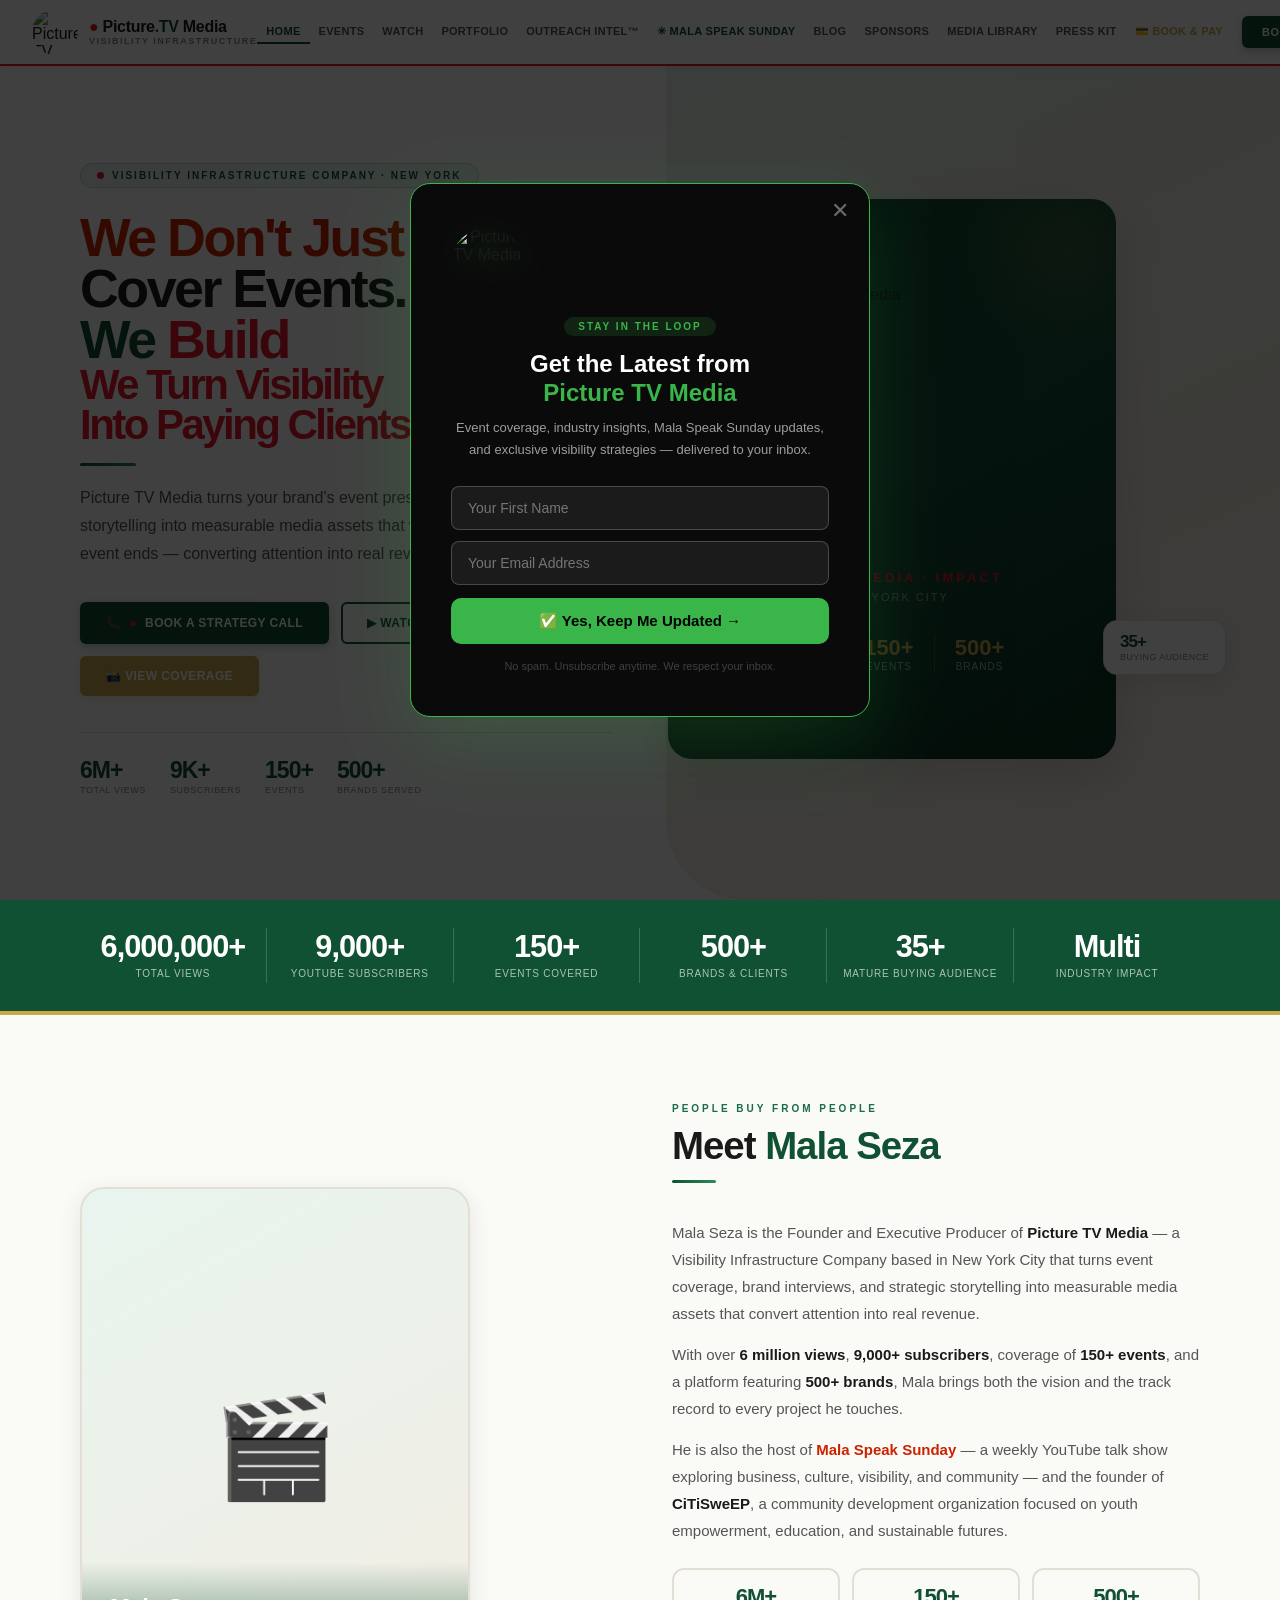
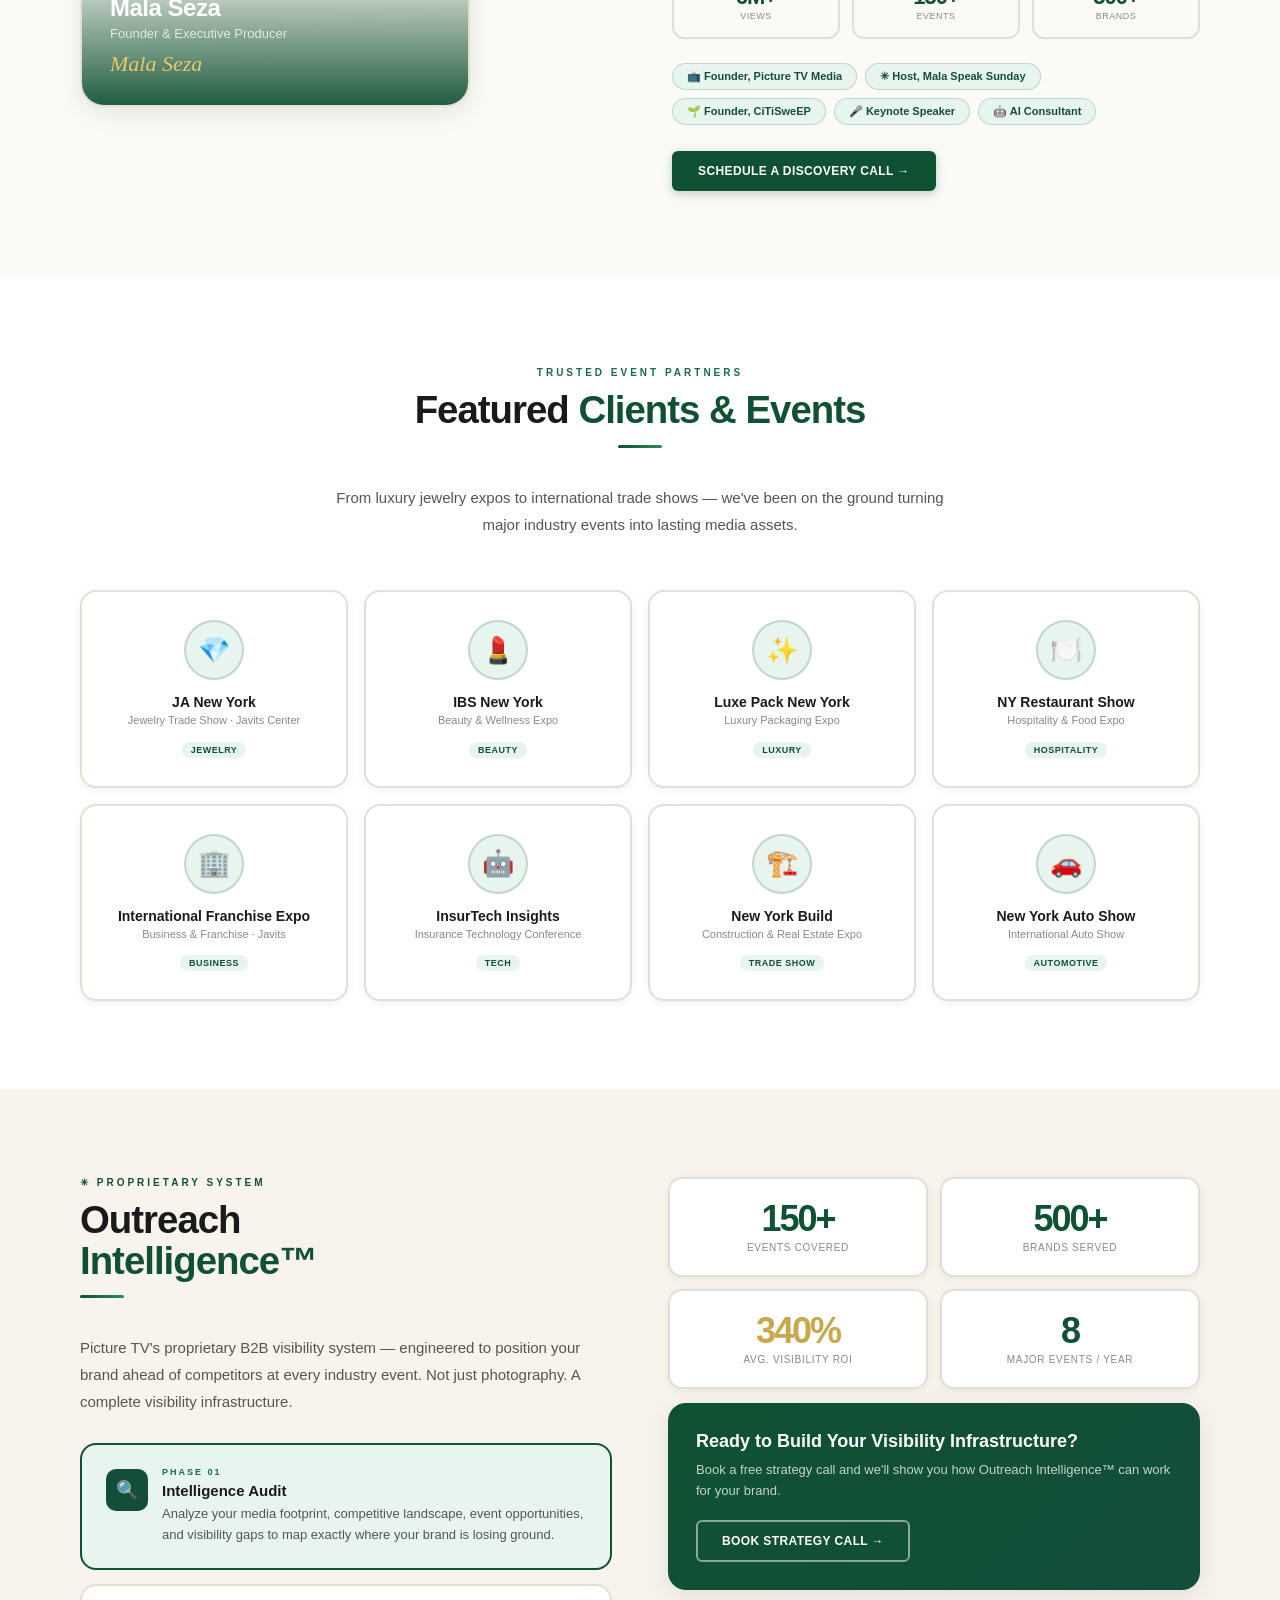
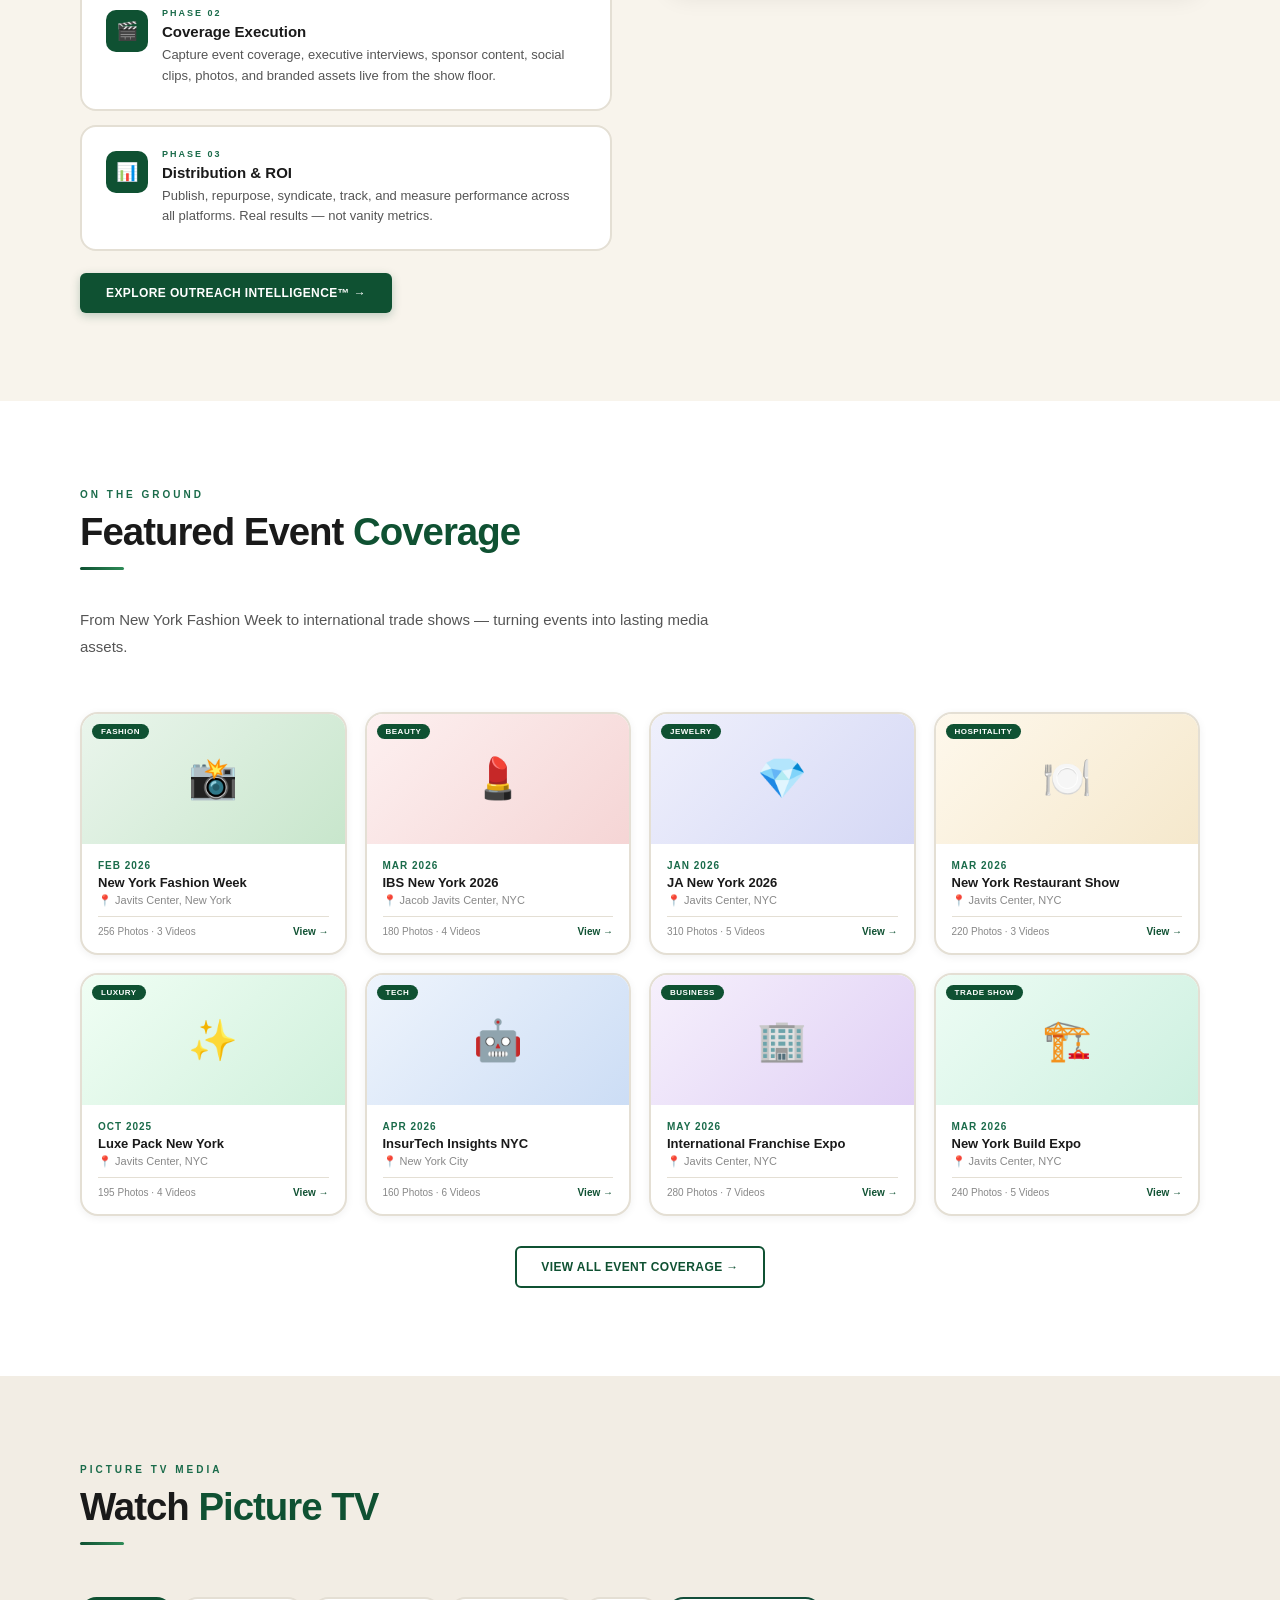
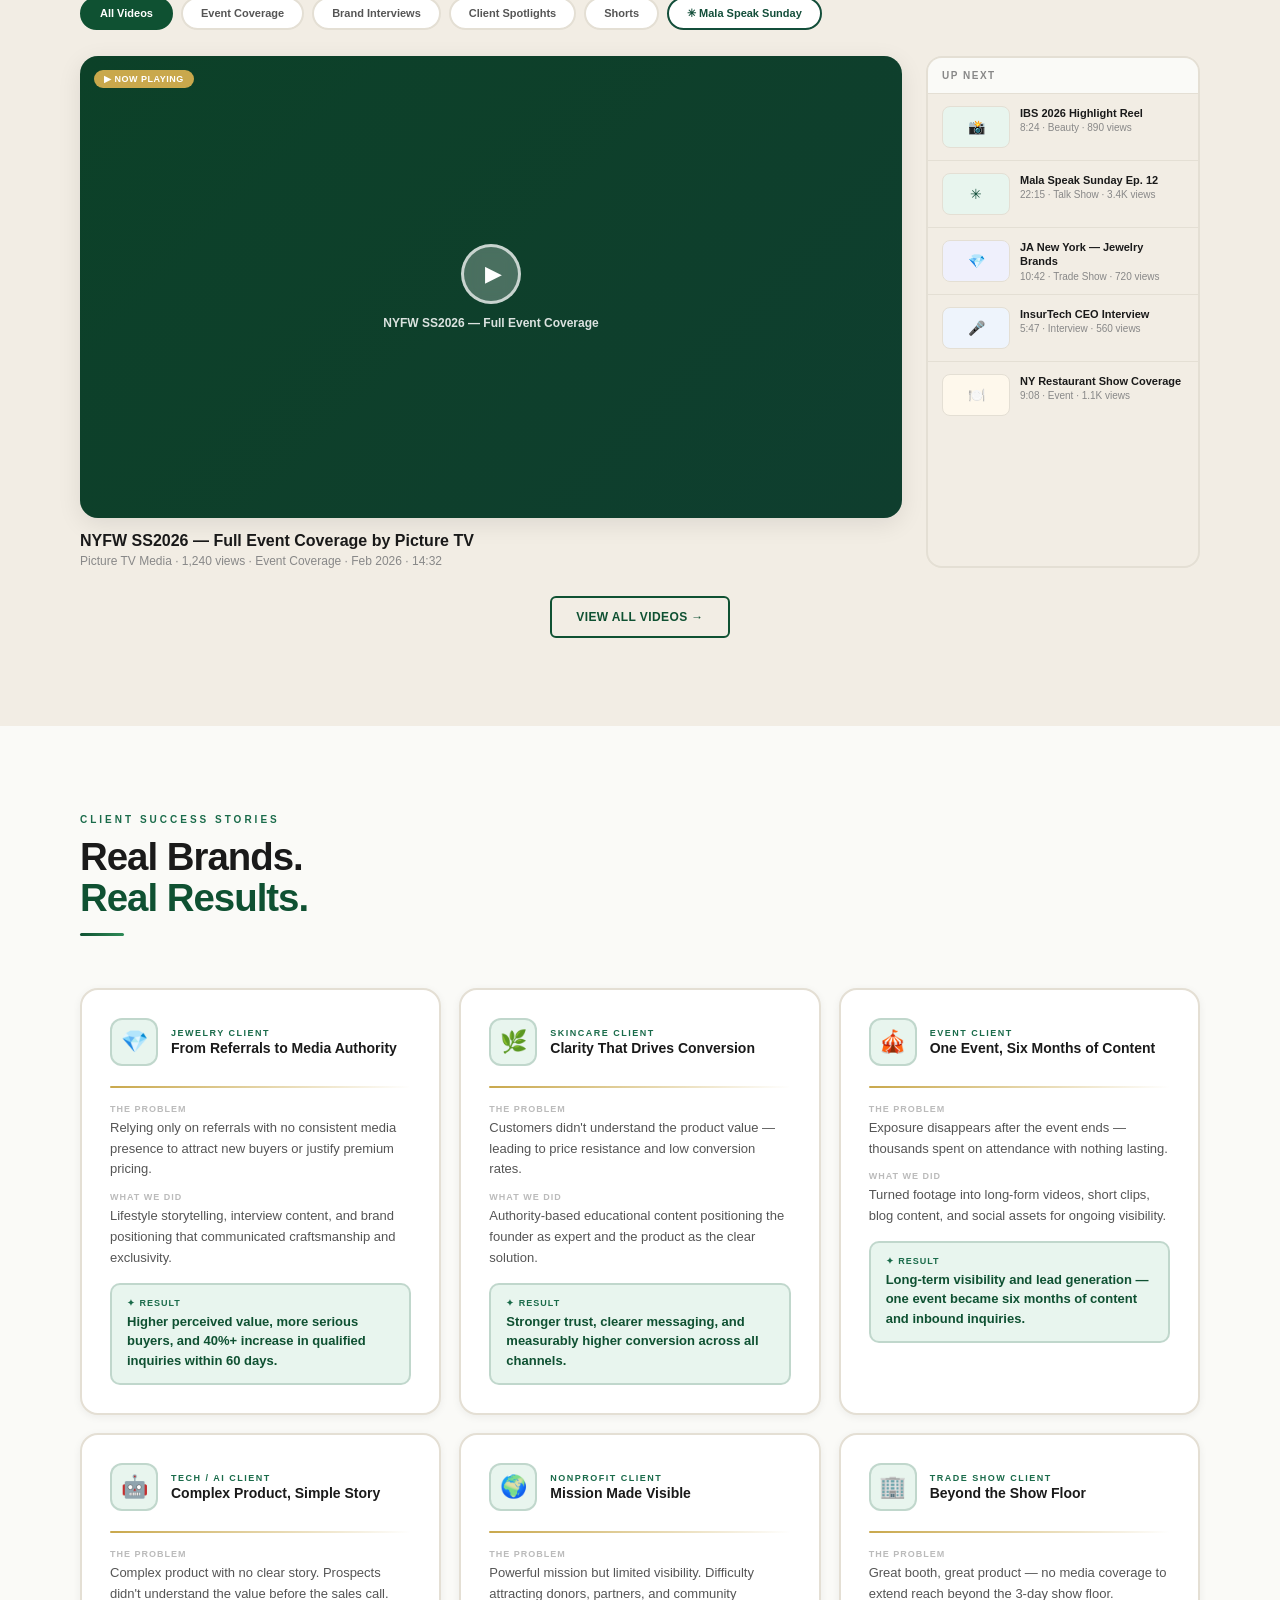
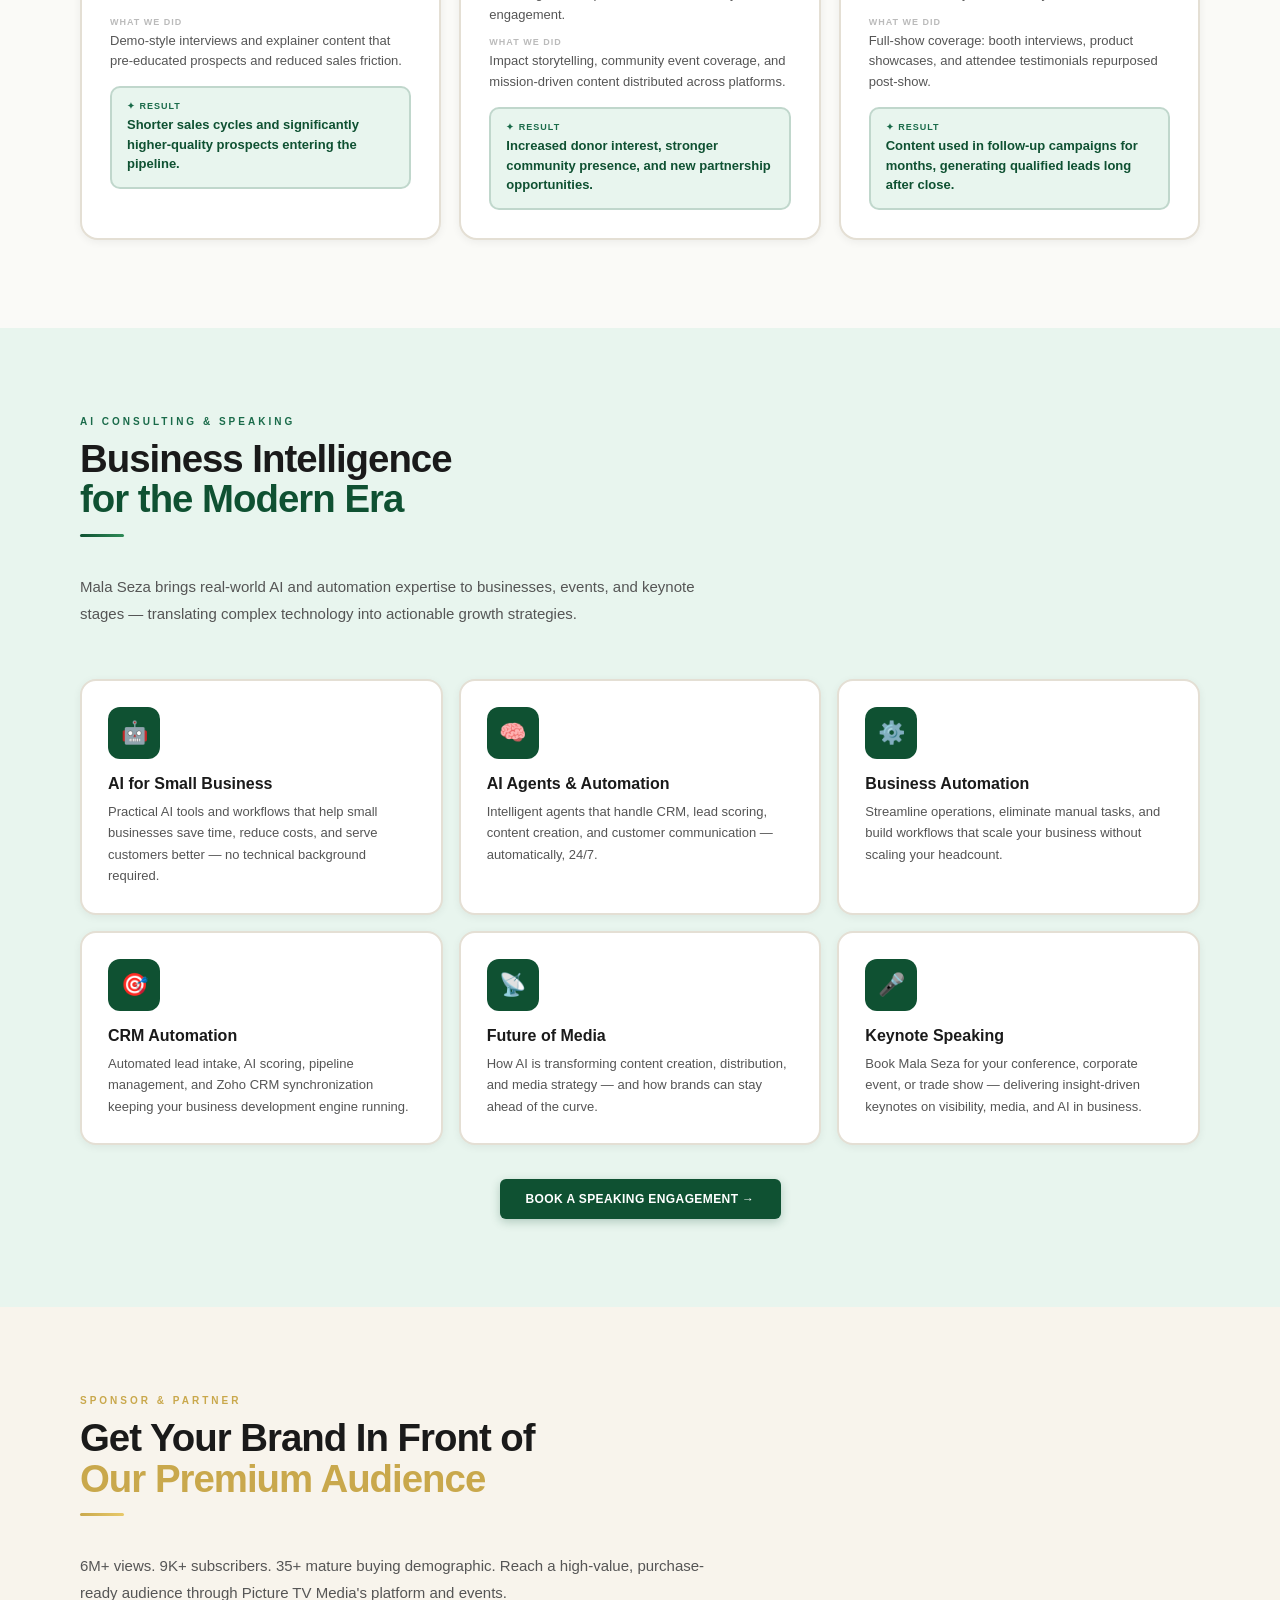
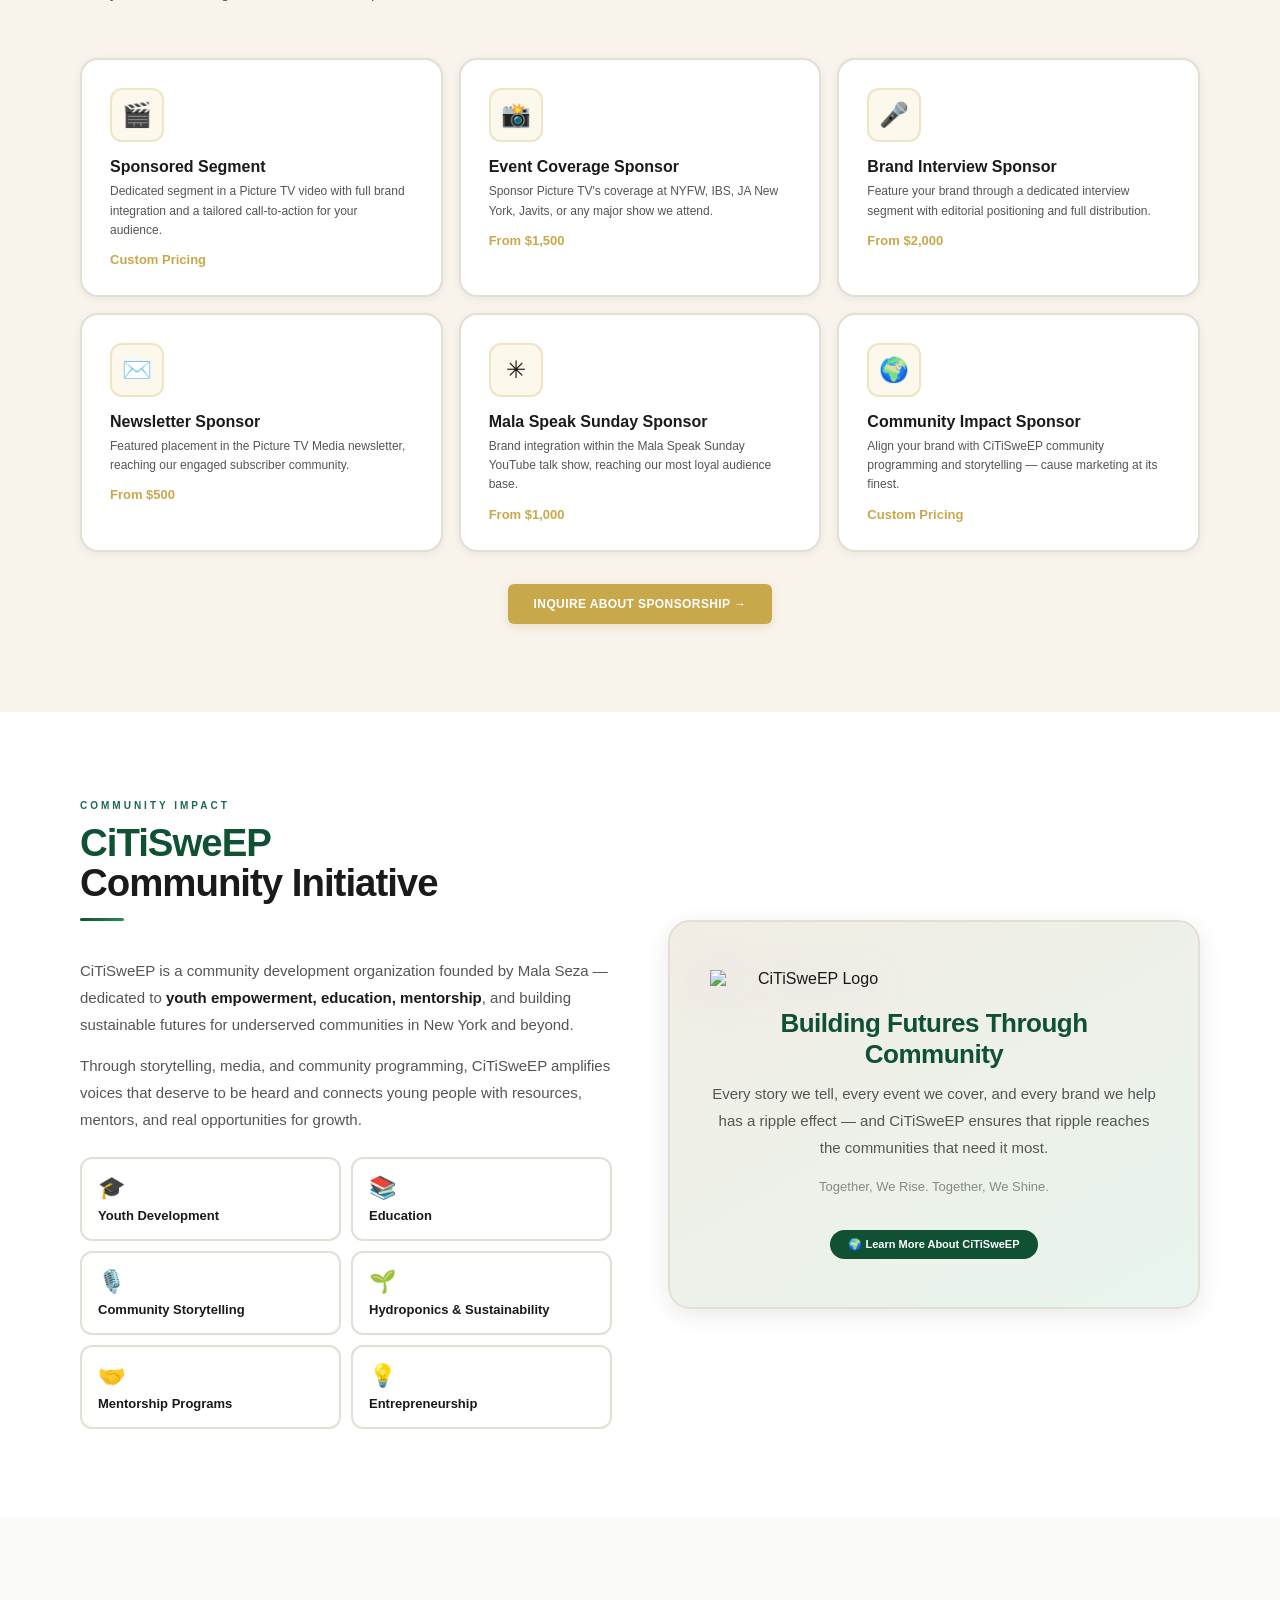
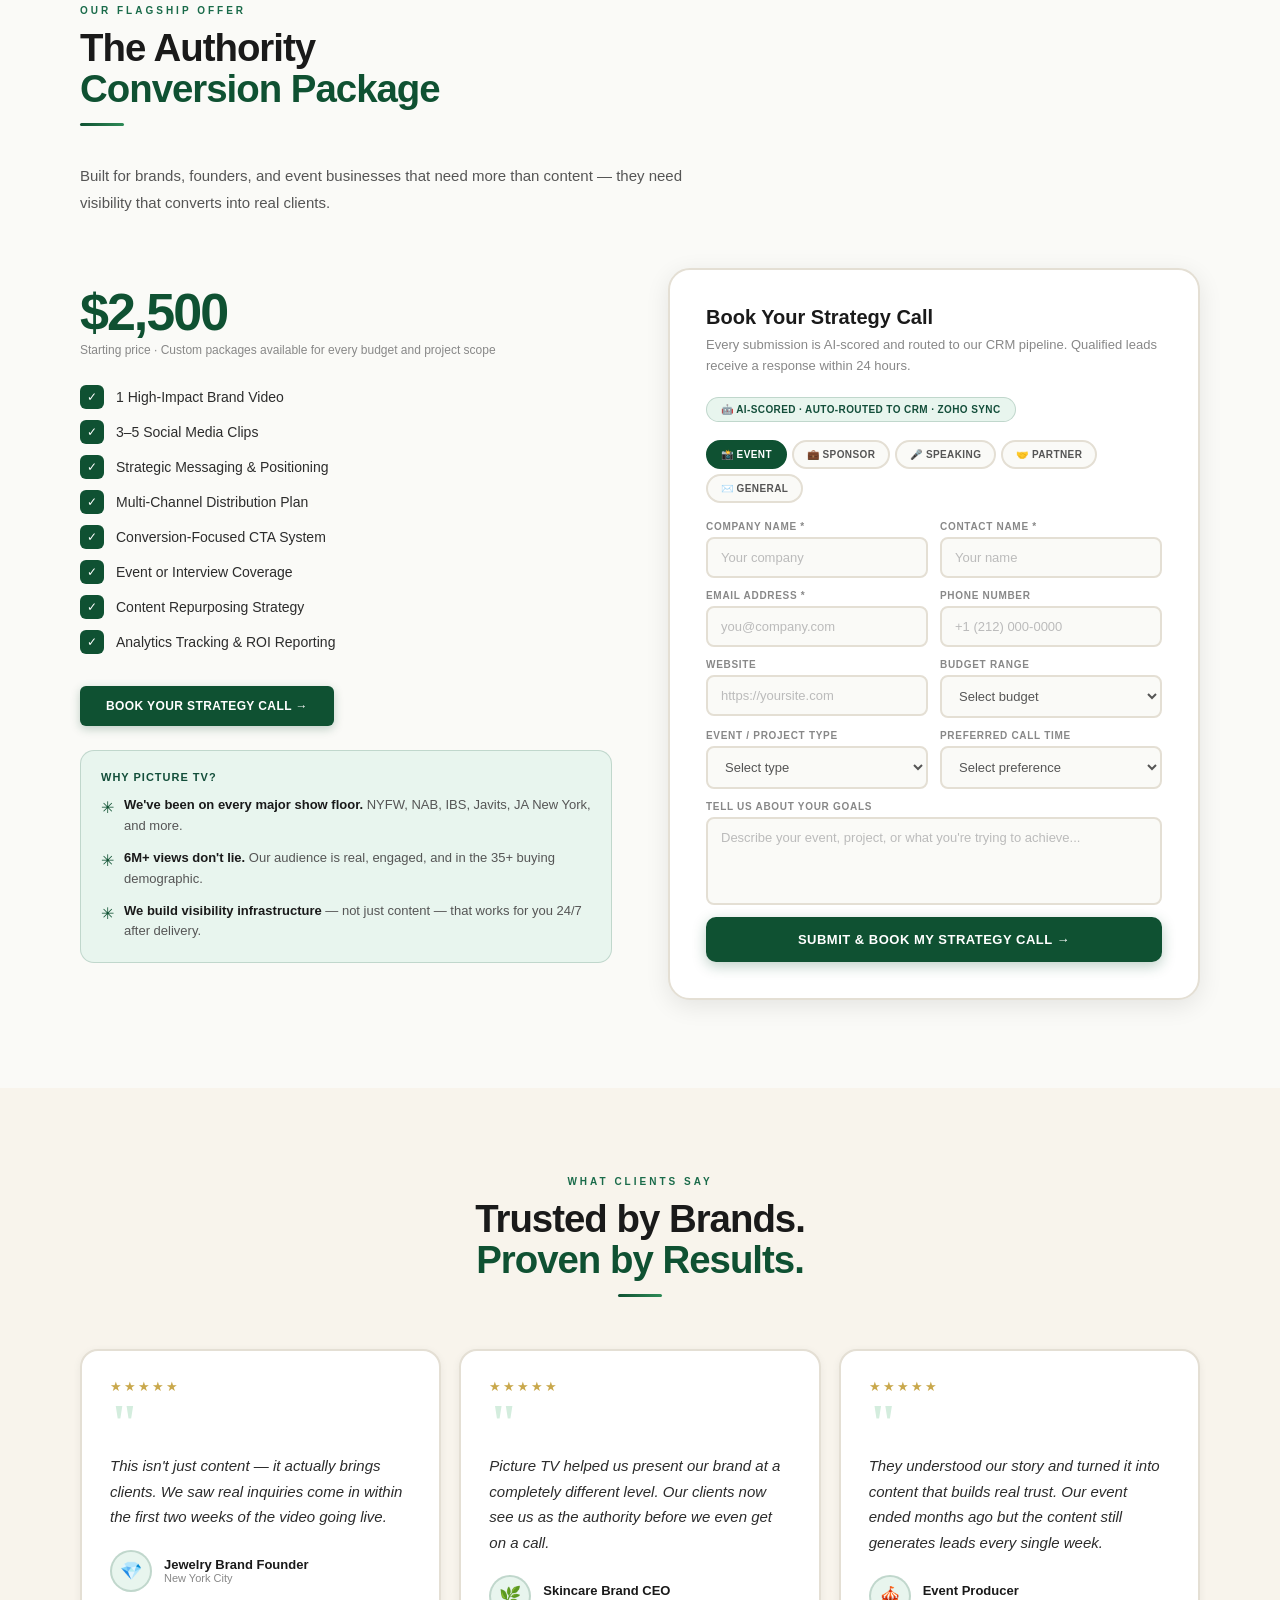
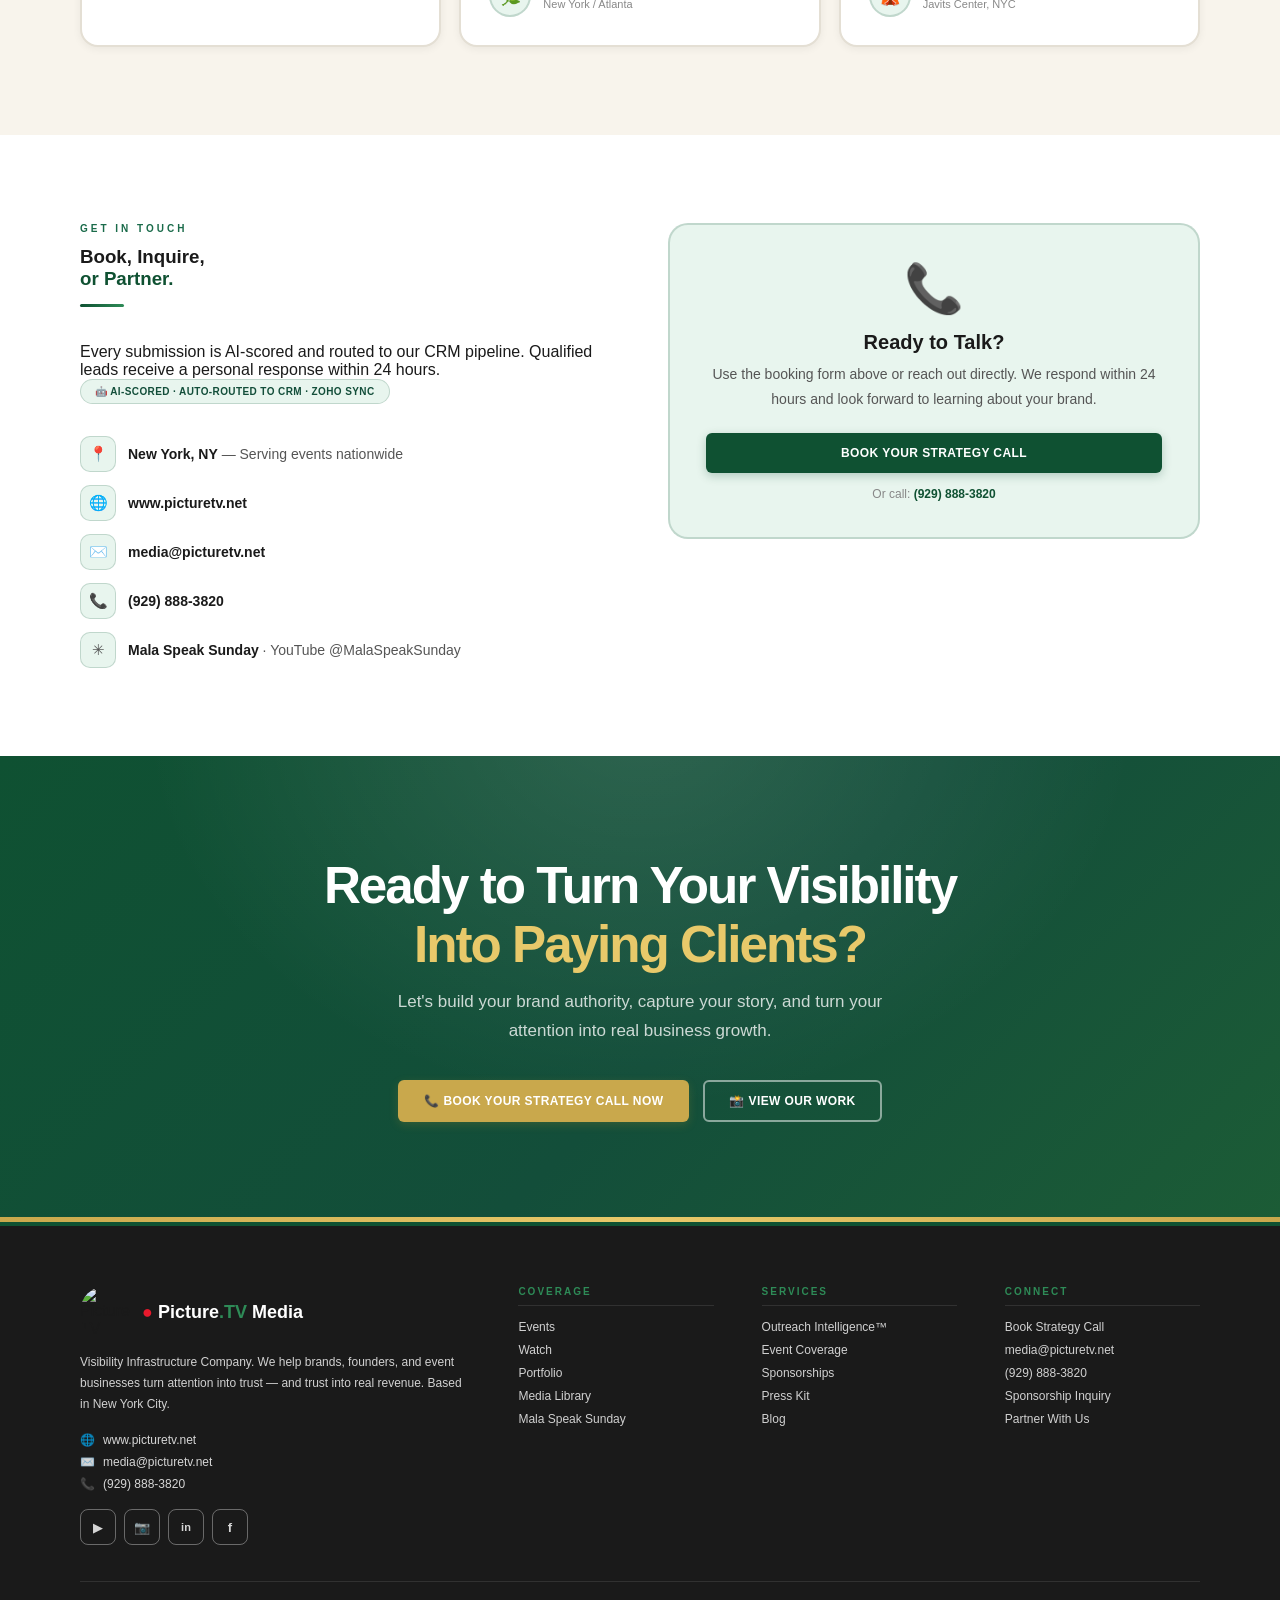
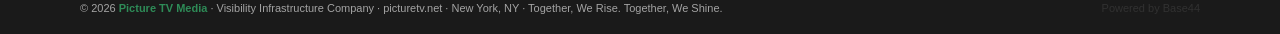
==== index.html @ 92dabcf1 "init: template in html css" ====
<!DOCTYPE html>
<html lang="en">
<head>
  <meta charset="UTF-8">
  <meta name="viewport" content="width=device-width, initial-scale=1.0">
  <title>Picture TV Media — We Turn Visibility Into Paying Clients | picturetv.net</title>
  <meta name="description" content="Picture TV Media is a Visibility Infrastructure Company helping brands, founders, and event businesses turn attention into trust — and trust into real revenue. Based in New York City.">
  <meta name="keywords" content="Picture TV Media, event coverage, brand video, visibility infrastructure, media strategy, NYFW, Mala Seza, Mala Speak Sunday, New York, Outreach Intelligence">
  <meta property="og:title" content="Picture TV Media — We Turn Visibility Into Paying Clients">
  <meta property="og:description" content="Professional event coverage, brand storytelling, and media strategy that converts visibility into real business.">
  <meta property="og:url" content="https://www.picturetv.net">
  <meta name="google-site-verification" content="GSC_VERIFICATION_CODE">
  <link rel="stylesheet" href="css/main.css">
  <script async src="https://www.googletagmanager.com/gtag/js?id=GA_MEASUREMENT_ID"></script>
</head>
<body>

  <div id="nav-placeholder"></div>

  <!-- HERO -->
  <section class="hero">
    <div class="container">
      <div class="hero-inner">
        <div class="fu">
          <div class="hero-eyebrow"><div class="dot" style="background:#E8192C;"></div>Visibility Infrastructure Company · New York</div>
          <h1>
            <span style="color:var(--red)">We Don't Just</span><br>
            Cover Events.<br>
            <span class="g">We <span style="color:#E8192C;">Build</span></span>
            <span class="go" style="color:#E8192C;">We Turn Visibility<br>Into <span style="color:#E8192C;">Paying Clients.</span></span>
          </h1>
          <div class="hero-rule"></div>
          <p class="hero-body">Picture TV Media turns your brand's event presence, interviews, and storytelling into measurable media assets that work long after the event ends — converting attention into real revenue.</p>
          <div class="hero-btns">
            <button class="btn btn-primary js-scroll-form">📞 <span style="color:#E8192C;font-weight:900;">●</span> Book a Strategy Call</button>
            <a href="watch.html" class="btn btn-outline">▶ Watch Our Work</a>
            <a href="events.html" class="btn btn-gold">📸 View Coverage</a>
          </div>
          <div class="hero-trust">
            <div class="ht"><div class="ht-v">6M+</div><div class="ht-l">Total Views</div></div>
            <div class="ht"><div class="ht-v">9K+</div><div class="ht-l">Subscribers</div></div>
            <div class="ht"><div class="ht-v">150+</div><div class="ht-l">Events</div></div>
            <div class="ht"><div class="ht-v">500+</div><div class="ht-l">Brands Served</div></div>
          </div>
        </div>
        <div class="hero-right fu fd3">
          <div class="hero-visual" style="background:linear-gradient(150deg,#0F5132 0%,#134E3A 50%,#0a3321 100%);border-radius:24px;display:flex;flex-direction:column;align-items:center;justify-content:center;padding:40px 24px;gap:24px;position:relative;overflow:hidden;">
            <div style="position:absolute;top:-60px;right:-60px;width:220px;height:220px;background:radial-gradient(circle,rgba(201,168,76,0.18) 0%,transparent 70%);pointer-events:none;"></div>
            <div style="position:absolute;bottom:-40px;left:-40px;width:180px;height:180px;background:radial-gradient(circle,rgba(201,168,76,0.12) 0%,transparent 70%);pointer-events:none;"></div>
            <img src="https://media.base44.com/images/public/6a07707be6e81724faed56b3/5c91e29a3_PictureTV01.png"
              alt="Picture TV Media"
              style="width:260px;height:260px;object-fit:contain;filter:drop-shadow(0 12px 40px rgba(0,0,0,0.6)) drop-shadow(0 0 60px rgba(201,168,76,0.3));z-index:1;">
            <div style="text-align:center;z-index:1;">
              <div style="font-size:13px;letter-spacing:3px;text-transform:uppercase;color:#E8192C;font-weight:700;margin-bottom:6px;">● LIVE · MEDIA · IMPACT</div>
              <div style="font-size:11px;letter-spacing:2px;text-transform:uppercase;color:rgba(255,255,255,0.5);">New York City</div>
            </div>
            <div style="display:flex;gap:20px;z-index:1;margin-top:8px;">
              <div style="text-align:center;"><div style="font-size:22px;font-weight:800;color:#C9A84C;">6M+</div><div style="font-size:10px;color:rgba(255,255,255,0.6);letter-spacing:1px;text-transform:uppercase;">Views</div></div>
              <div style="width:1px;background:rgba(255,255,255,0.15);"></div>
              <div style="text-align:center;"><div style="font-size:22px;font-weight:800;color:#C9A84C;">150+</div><div style="font-size:10px;color:rgba(255,255,255,0.6);letter-spacing:1px;text-transform:uppercase;">Events</div></div>
              <div style="width:1px;background:rgba(255,255,255,0.15);"></div>
              <div style="text-align:center;"><div style="font-size:22px;font-weight:800;color:#C9A84C;">500+</div><div style="font-size:10px;color:rgba(255,255,255,0.6);letter-spacing:1px;text-transform:uppercase;">Brands</div></div>
            </div>
          </div>
          <div class="hv-badge hb1"><div class="bv">9K+</div><div class="bl">YouTube Subs</div></div>
          <div class="hv-badge hb2"><div class="bv">35+</div><div class="bl">Buying Audience</div></div>
        </div>
      </div>
    </div>
  </section>

  <!-- RESULTS BAR -->
  <div class="rb">
    <div class="container">
      <div class="rb-inner">
        <div class="rb-item fu"><div class="rb-v">6,000,000+</div><div class="rb-l">Total Views</div></div>
        <div class="rb-item fu fd1"><div class="rb-v">9,000+</div><div class="rb-l">YouTube Subscribers</div></div>
        <div class="rb-item fu fd2"><div class="rb-v">150+</div><div class="rb-l">Events Covered</div></div>
        <div class="rb-item fu fd3"><div class="rb-v">500+</div><div class="rb-l">Brands &amp; Clients</div></div>
        <div class="rb-item fu fd4"><div class="rb-v">35+</div><div class="rb-l">Mature Buying Audience</div></div>
        <div class="rb-item fu"><div class="rb-v">Multi</div><div class="rb-l">Industry Impact</div></div>
      </div>
    </div>
  </div>

  <!-- MEET MALA SEZA -->
  <section class="sec bg2">
    <div class="container">
      <div class="founder-wrap">
        <div class="founder-img-col fu">
          <div class="founder-img-box">
            <div class="founder-img-bg">🎬</div>
            <div class="founder-img-overlay">
              <h3>Mala Seza</h3>
              <p>Founder &amp; Executive Producer</p>
              <span class="sig">Mala Seza</span>
            </div>
          </div>
        </div>
        <div class="founder-right fu fd2">
          <div class="slbl">People Buy From People</div>
          <h2 class="sh">Meet <em>Mala Seza</em></h2>
          <div class="srule"></div>
          <p>Mala Seza is the Founder and Executive Producer of <strong>Picture TV Media</strong> — a Visibility Infrastructure Company based in New York City that turns event coverage, brand interviews, and strategic storytelling into measurable media assets that convert attention into real revenue.</p>
          <p>With over <strong>6 million views</strong>, <strong>9,000+ subscribers</strong>, coverage of <strong>150+ events</strong>, and a platform featuring <strong>500+ brands</strong>, Mala brings both the vision and the track record to every project he touches.</p>
          <p>He is also the host of <strong style="color:var(--red)">Mala Speak Sunday</strong> — a weekly YouTube talk show exploring business, culture, visibility, and community — and the founder of <strong>CiTiSweEP</strong>, a community development organization focused on youth empowerment, education, and sustainable futures.</p>
          <div class="founder-stat-row">
            <div class="fstat"><div class="fstat-v">6M+</div><div class="fstat-l">Views</div></div>
            <div class="fstat"><div class="fstat-v">150+</div><div class="fstat-l">Events</div></div>
            <div class="fstat"><div class="fstat-v">500+</div><div class="fstat-l">Brands</div></div>
          </div>
          <div class="founder-badges">
            <span class="fbadge">📺 Founder, Picture TV Media</span>
            <span class="fbadge">✳ Host, Mala Speak Sunday</span>
            <span class="fbadge">🌱 Founder, CiTiSweEP</span>
            <span class="fbadge">🎤 Keynote Speaker</span>
            <span class="fbadge">🤖 AI Consultant</span>
          </div>
          <button class="btn btn-primary js-scroll-form">Schedule a Discovery Call →</button>
        </div>
      </div>
    </div>
  </section>

  <!-- FEATURED CLIENTS -->
  <section class="sec">
    <div class="container">
      <div class="sec-head center fu">
        <div class="slbl">Trusted Event Partners</div>
        <h2 class="sh">Featured <em>Clients &amp; Events</em></h2>
        <div class="srule"></div>
        <p class="ssub">From luxury jewelry expos to international trade shows — we've been on the ground turning major industry events into lasting media assets.</p>
      </div>
      <div class="clients-wrap">
        <div class="client-card fu"><div class="cc-icon">💎</div><div class="cc-name">JA New York</div><div class="cc-sub">Jewelry Trade Show · Javits Center</div><span class="cc-tag">Jewelry</span></div>
        <div class="client-card fu fd1"><div class="cc-icon">💄</div><div class="cc-name">IBS New York</div><div class="cc-sub">Beauty &amp; Wellness Expo</div><span class="cc-tag">Beauty</span></div>
        <div class="client-card fu fd2"><div class="cc-icon">✨</div><div class="cc-name">Luxe Pack New York</div><div class="cc-sub">Luxury Packaging Expo</div><span class="cc-tag">Luxury</span></div>
        <div class="client-card fu fd3"><div class="cc-icon">🍽️</div><div class="cc-name">NY Restaurant Show</div><div class="cc-sub">Hospitality &amp; Food Expo</div><span class="cc-tag">Hospitality</span></div>
        <div class="client-card fu"><div class="cc-icon">🏢</div><div class="cc-name">International Franchise Expo</div><div class="cc-sub">Business &amp; Franchise · Javits</div><span class="cc-tag">Business</span></div>
        <div class="client-card fu fd1"><div class="cc-icon">🤖</div><div class="cc-name">InsurTech Insights</div><div class="cc-sub">Insurance Technology Conference</div><span class="cc-tag">Tech</span></div>
        <div class="client-card fu fd2"><div class="cc-icon">🏗️</div><div class="cc-name">New York Build</div><div class="cc-sub">Construction &amp; Real Estate Expo</div><span class="cc-tag">Trade Show</span></div>
        <div class="client-card fu fd3"><div class="cc-icon">🚗</div><div class="cc-name">New York Auto Show</div><div class="cc-sub">International Auto Show</div><span class="cc-tag">Automotive</span></div>
      </div>
    </div>
  </section>

  <!-- OUTREACH INTELLIGENCE -->
  <section class="sec bg3">
    <div class="container">
      <div class="oi-wrap">
        <div class="fu">
          <div class="slbl" style="color:var(--g2)">✳ Proprietary System</div>
          <h2 class="sh">Outreach<br><em>Intelligence™</em></h2>
          <div class="srule"></div>
          <p class="ssub" style="margin-bottom:0">Picture TV's proprietary B2B visibility system — engineered to position your brand ahead of competitors at every industry event. Not just photography. A complete visibility infrastructure.</p>
          <div class="oi-phases">
            <div class="oi-phase act">
              <div class="oi-ph"><div class="oi-icon">🔍</div><div><div class="oi-pnum">Phase 01</div><h4>Intelligence Audit</h4><p>Analyze your media footprint, competitive landscape, event opportunities, and visibility gaps to map exactly where your brand is losing ground.</p></div></div>
            </div>
            <div class="oi-phase">
              <div class="oi-ph"><div class="oi-icon">🎬</div><div><div class="oi-pnum">Phase 02</div><h4>Coverage Execution</h4><p>Capture event coverage, executive interviews, sponsor content, social clips, photos, and branded assets live from the show floor.</p></div></div>
            </div>
            <div class="oi-phase">
              <div class="oi-ph"><div class="oi-icon">📊</div><div><div class="oi-pnum">Phase 03</div><h4>Distribution &amp; ROI</h4><p>Publish, repurpose, syndicate, track, and measure performance across all platforms. Real results — not vanity metrics.</p></div></div>
            </div>
          </div>
          <div style="margin-top:22px"><a href="outreach.html" class="btn btn-primary">Explore Outreach Intelligence™ →</a></div>
        </div>
        <div class="fu fd2">
          <div class="oi-stats">
            <div class="oi-stat"><div class="oisv">150+</div><div class="oisl">Events Covered</div></div>
            <div class="oi-stat"><div class="oisv">500+</div><div class="oisl">Brands Served</div></div>
            <div class="oi-stat"><div class="oisv" style="color:var(--gold)">340%</div><div class="oisl">Avg. Visibility ROI</div></div>
            <div class="oi-stat"><div class="oisv">8</div><div class="oisl">Major Events / Year</div></div>
          </div>
          <div class="oi-cta">
            <h4>Ready to Build Your Visibility Infrastructure?</h4>
            <p>Book a free strategy call and we'll show you how Outreach Intelligence™ can work for your brand.</p>
            <button class="btn btn-outline-w js-scroll-form">Book Strategy Call →</button>
          </div>
        </div>
      </div>
    </div>
  </section>

  <!-- FEATURED COVERAGE -->
  <section class="sec">
    <div class="container">
      <div class="sec-head fu">
        <div class="slbl">On The Ground</div>
        <h2 class="sh">Featured Event <em>Coverage</em></h2>
        <div class="srule"></div>
        <p class="ssub">From New York Fashion Week to international trade shows — turning events into lasting media assets.</p>
      </div>
      <div class="ev-grid">
        <div class="ev-card fu"><div class="ev-thumb" style="background:linear-gradient(135deg,#eaf5ec,#c8e6cc)">📸<div class="ev-ctag">Fashion</div></div><div class="ev-body"><div class="ev-date">Feb 2026</div><div class="ev-name">New York Fashion Week</div><div class="ev-loc">📍 Javits Center, New York</div><div class="ev-foot"><span class="ev-count">256 Photos · 3 Videos</span><span class="ev-link">View →</span></div></div></div>
        <div class="ev-card fu fd1"><div class="ev-thumb" style="background:linear-gradient(135deg,#fdf0f0,#f5d5d5)">💄<div class="ev-ctag">Beauty</div></div><div class="ev-body"><div class="ev-date">Mar 2026</div><div class="ev-name">IBS New York 2026</div><div class="ev-loc">📍 Jacob Javits Center, NYC</div><div class="ev-foot"><span class="ev-count">180 Photos · 4 Videos</span><span class="ev-link">View →</span></div></div></div>
        <div class="ev-card fu fd2"><div class="ev-thumb" style="background:linear-gradient(135deg,#eff0fc,#d5d8f5)">💎<div class="ev-ctag">Jewelry</div></div><div class="ev-body"><div class="ev-date">Jan 2026</div><div class="ev-name">JA New York 2026</div><div class="ev-loc">📍 Javits Center, NYC</div><div class="ev-foot"><span class="ev-count">310 Photos · 5 Videos</span><span class="ev-link">View →</span></div></div></div>
        <div class="ev-card fu fd3"><div class="ev-thumb" style="background:linear-gradient(135deg,#fef8ec,#f5e8cc)">🍽️<div class="ev-ctag">Hospitality</div></div><div class="ev-body"><div class="ev-date">Mar 2026</div><div class="ev-name">New York Restaurant Show</div><div class="ev-loc">📍 Javits Center, NYC</div><div class="ev-foot"><span class="ev-count">220 Photos · 3 Videos</span><span class="ev-link">View →</span></div></div></div>
        <div class="ev-card fu"><div class="ev-thumb" style="background:linear-gradient(135deg,#f0fef4,#d0f0dc)">✨<div class="ev-ctag">Luxury</div></div><div class="ev-body"><div class="ev-date">Oct 2025</div><div class="ev-name">Luxe Pack New York</div><div class="ev-loc">📍 Javits Center, NYC</div><div class="ev-foot"><span class="ev-count">195 Photos · 4 Videos</span><span class="ev-link">View →</span></div></div></div>
        <div class="ev-card fu fd1"><div class="ev-thumb" style="background:linear-gradient(135deg,#eef4fc,#ccddf5)">🤖<div class="ev-ctag">Tech</div></div><div class="ev-body"><div class="ev-date">Apr 2026</div><div class="ev-name">InsurTech Insights NYC</div><div class="ev-loc">📍 New York City</div><div class="ev-foot"><span class="ev-count">160 Photos · 6 Videos</span><span class="ev-link">View →</span></div></div></div>
        <div class="ev-card fu fd2"><div class="ev-thumb" style="background:linear-gradient(135deg,#f6f0fc,#e0d0f5)">🏢<div class="ev-ctag">Business</div></div><div class="ev-body"><div class="ev-date">May 2026</div><div class="ev-name">International Franchise Expo</div><div class="ev-loc">📍 Javits Center, NYC</div><div class="ev-foot"><span class="ev-count">280 Photos · 7 Videos</span><span class="ev-link">View →</span></div></div></div>
        <div class="ev-card fu fd3"><div class="ev-thumb" style="background:linear-gradient(135deg,#edfcf4,#cdf0e0)">🏗️<div class="ev-ctag">Trade Show</div></div><div class="ev-body"><div class="ev-date">Mar 2026</div><div class="ev-name">New York Build Expo</div><div class="ev-loc">📍 Javits Center, NYC</div><div class="ev-foot"><span class="ev-count">240 Photos · 5 Videos</span><span class="ev-link">View →</span></div></div></div>
      </div>
      <div style="text-align:center;margin-top:30px"><a href="events.html" class="btn btn-outline">View All Event Coverage →</a></div>
    </div>
  </section>

  <!-- WATCH PICTURE TV -->
  <section class="sec bg4">
    <div class="container">
      <div class="sec-head fu">
        <div class="slbl">Picture TV Media</div>
        <h2 class="sh">Watch <em>Picture TV</em></h2>
        <div class="srule"></div>
      </div>
      <div class="watch-pill-row">
        <span class="wpill on">All Videos</span>
        <span class="wpill">Event Coverage</span>
        <span class="wpill">Brand Interviews</span>
        <span class="wpill">Client Spotlights</span>
        <span class="wpill">Shorts</span>
        <a href="mss.html" class="wpill mss">✳ Mala Speak Sunday</a>
      </div>
      <div class="watch-wrap">
        <div>
          <div class="watch-player">
            <div class="wp-ov"></div>
            <div class="wp-now">▶ NOW PLAYING</div>
            <div class="wp-play"><span>▶</span></div>
            <div class="wp-lbl">NYFW SS2026 — Full Event Coverage</div>
          </div>
          <div class="watch-meta">
            <h3>NYFW SS2026 — Full Event Coverage by Picture TV</h3>
            <p>Picture TV Media · 1,240 views · Event Coverage · Feb 2026 · 14:32</p>
          </div>
        </div>
        <div class="watch-sb">
          <div class="wsb-head">Up Next</div>
          <div class="wsb-item"><div class="wsb-thumb" style="background:var(--g-lt)">📸</div><div><div class="wsb-t">IBS 2026 Highlight Reel</div><div class="wsb-s">8:24 · Beauty · 890 views</div></div></div>
          <div class="wsb-item"><div class="wsb-thumb" style="background:var(--g-lt);color:var(--g2)">✳</div><div><div class="wsb-t">Mala Speak Sunday Ep. 12</div><div class="wsb-s">22:15 · Talk Show · 3.4K views</div></div></div>
          <div class="wsb-item"><div class="wsb-thumb" style="background:#eff0fc">💎</div><div><div class="wsb-t">JA New York — Jewelry Brands</div><div class="wsb-s">10:42 · Trade Show · 720 views</div></div></div>
          <div class="wsb-item"><div class="wsb-thumb" style="background:#eef4fc">🎤</div><div><div class="wsb-t">InsurTech CEO Interview</div><div class="wsb-s">5:47 · Interview · 560 views</div></div></div>
          <div class="wsb-item"><div class="wsb-thumb" style="background:#fef8ec">🍽️</div><div><div class="wsb-t">NY Restaurant Show Coverage</div><div class="wsb-s">9:08 · Event · 1.1K views</div></div></div>
        </div>
      </div>
      <div style="text-align:center;margin-top:28px"><a href="watch.html" class="btn btn-outline">View All Videos →</a></div>
    </div>
  </section>

  <!-- CASE STUDIES -->
  <section class="sec bg2">
    <div class="container">
      <div class="sec-head fu">
        <div class="slbl">Client Success Stories</div>
        <h2 class="sh">Real Brands.<br><em>Real Results.</em></h2>
        <div class="srule"></div>
      </div>
      <div class="cs-grid">
        <div class="cs-card fu"><div class="cs-top"><div class="cs-ico">💎</div><div><div class="cs-cat">Jewelry Client</div><div class="cs-ttl">From Referrals to Media Authority</div></div></div><div class="cs-rule"></div><div class="cs-blk"><div class="cs-blk-lbl">The Problem</div><div class="cs-blk-txt">Relying only on referrals with no consistent media presence to attract new buyers or justify premium pricing.</div></div><div class="cs-blk"><div class="cs-blk-lbl">What We Did</div><div class="cs-blk-txt">Lifestyle storytelling, interview content, and brand positioning that communicated craftsmanship and exclusivity.</div></div><div class="cs-res"><div class="cs-res-lbl">✦ Result</div><div class="cs-res-txt">Higher perceived value, more serious buyers, and 40%+ increase in qualified inquiries within 60 days.</div></div></div>
        <div class="cs-card fu fd1"><div class="cs-top"><div class="cs-ico">🌿</div><div><div class="cs-cat">Skincare Client</div><div class="cs-ttl">Clarity That Drives Conversion</div></div></div><div class="cs-rule"></div><div class="cs-blk"><div class="cs-blk-lbl">The Problem</div><div class="cs-blk-txt">Customers didn't understand the product value — leading to price resistance and low conversion rates.</div></div><div class="cs-blk"><div class="cs-blk-lbl">What We Did</div><div class="cs-blk-txt">Authority-based educational content positioning the founder as expert and the product as the clear solution.</div></div><div class="cs-res"><div class="cs-res-lbl">✦ Result</div><div class="cs-res-txt">Stronger trust, clearer messaging, and measurably higher conversion across all channels.</div></div></div>
        <div class="cs-card fu fd2"><div class="cs-top"><div class="cs-ico">🎪</div><div><div class="cs-cat">Event Client</div><div class="cs-ttl">One Event, Six Months of Content</div></div></div><div class="cs-rule"></div><div class="cs-blk"><div class="cs-blk-lbl">The Problem</div><div class="cs-blk-txt">Exposure disappears after the event ends — thousands spent on attendance with nothing lasting.</div></div><div class="cs-blk"><div class="cs-blk-lbl">What We Did</div><div class="cs-blk-txt">Turned footage into long-form videos, short clips, blog content, and social assets for ongoing visibility.</div></div><div class="cs-res"><div class="cs-res-lbl">✦ Result</div><div class="cs-res-txt">Long-term visibility and lead generation — one event became six months of content and inbound inquiries.</div></div></div>
        <div class="cs-card fu"><div class="cs-top"><div class="cs-ico">🤖</div><div><div class="cs-cat">Tech / AI Client</div><div class="cs-ttl">Complex Product, Simple Story</div></div></div><div class="cs-rule"></div><div class="cs-blk"><div class="cs-blk-lbl">The Problem</div><div class="cs-blk-txt">Complex product with no clear story. Prospects didn't understand the value before the sales call.</div></div><div class="cs-blk"><div class="cs-blk-lbl">What We Did</div><div class="cs-blk-txt">Demo-style interviews and explainer content that pre-educated prospects and reduced sales friction.</div></div><div class="cs-res"><div class="cs-res-lbl">✦ Result</div><div class="cs-res-txt">Shorter sales cycles and significantly higher-quality prospects entering the pipeline.</div></div></div>
        <div class="cs-card fu fd1"><div class="cs-top"><div class="cs-ico">🌍</div><div><div class="cs-cat">Nonprofit Client</div><div class="cs-ttl">Mission Made Visible</div></div></div><div class="cs-rule"></div><div class="cs-blk"><div class="cs-blk-lbl">The Problem</div><div class="cs-blk-txt">Powerful mission but limited visibility. Difficulty attracting donors, partners, and community engagement.</div></div><div class="cs-blk"><div class="cs-blk-lbl">What We Did</div><div class="cs-blk-txt">Impact storytelling, community event coverage, and mission-driven content distributed across platforms.</div></div><div class="cs-res"><div class="cs-res-lbl">✦ Result</div><div class="cs-res-txt">Increased donor interest, stronger community presence, and new partnership opportunities.</div></div></div>
        <div class="cs-card fu fd2"><div class="cs-top"><div class="cs-ico">🏢</div><div><div class="cs-cat">Trade Show Client</div><div class="cs-ttl">Beyond the Show Floor</div></div></div><div class="cs-rule"></div><div class="cs-blk"><div class="cs-blk-lbl">The Problem</div><div class="cs-blk-txt">Great booth, great product — no media coverage to extend reach beyond the 3-day show floor.</div></div><div class="cs-blk"><div class="cs-blk-lbl">What We Did</div><div class="cs-blk-txt">Full-show coverage: booth interviews, product showcases, and attendee testimonials repurposed post-show.</div></div><div class="cs-res"><div class="cs-res-lbl">✦ Result</div><div class="cs-res-txt">Content used in follow-up campaigns for months, generating qualified leads long after close.</div></div></div>
      </div>
    </div>
  </section>

  <!-- AI CONSULTING -->
  <section class="sec green-lt-section">
    <div class="container">
      <div class="sec-head fu">
        <div class="slbl">AI Consulting &amp; Speaking</div>
        <h2 class="sh">Business Intelligence<br><em>for the Modern Era</em></h2>
        <div class="srule"></div>
        <p class="ssub">Mala Seza brings real-world AI and automation expertise to businesses, events, and keynote stages — translating complex technology into actionable growth strategies.</p>
      </div>
      <div class="ai-grid">
        <div class="ai-card fu"><div class="ai-ico">🤖</div><div class="ai-ttl">AI for Small Business</div><div class="ai-body">Practical AI tools and workflows that help small businesses save time, reduce costs, and serve customers better — no technical background required.</div></div>
        <div class="ai-card fu fd1"><div class="ai-ico">🧠</div><div class="ai-ttl">AI Agents &amp; Automation</div><div class="ai-body">Intelligent agents that handle CRM, lead scoring, content creation, and customer communication — automatically, 24/7.</div></div>
        <div class="ai-card fu fd2"><div class="ai-ico">⚙️</div><div class="ai-ttl">Business Automation</div><div class="ai-body">Streamline operations, eliminate manual tasks, and build workflows that scale your business without scaling your headcount.</div></div>
        <div class="ai-card fu"><div class="ai-ico">🎯</div><div class="ai-ttl">CRM Automation</div><div class="ai-body">Automated lead intake, AI scoring, pipeline management, and Zoho CRM synchronization keeping your business development engine running.</div></div>
        <div class="ai-card fu fd1"><div class="ai-ico">📡</div><div class="ai-ttl">Future of Media</div><div class="ai-body">How AI is transforming content creation, distribution, and media strategy — and how brands can stay ahead of the curve.</div></div>
        <div class="ai-card fu fd2"><div class="ai-ico">🎤</div><div class="ai-ttl">Keynote Speaking</div><div class="ai-body">Book Mala Seza for your conference, corporate event, or trade show — delivering insight-driven keynotes on visibility, media, and AI in business.</div></div>
      </div>
      <div style="text-align:center;margin-top:34px"><button class="btn btn-primary js-scroll-form">Book a Speaking Engagement →</button></div>
    </div>
  </section>

  <!-- SPONSORS -->
  <section class="sec bg3">
    <div class="container">
      <div class="sec-head fu">
        <div class="slbl" style="color:var(--gold)">Sponsor &amp; Partner</div>
        <h2 class="sh">Get Your Brand In Front of<br><span class="gd">Our Premium Audience</span></h2>
        <div class="srule gold"></div>
        <p class="ssub">6M+ views. 9K+ subscribers. 35+ mature buying demographic. Reach a high-value, purchase-ready audience through Picture TV Media's platform and events.</p>
      </div>
      <div class="sp-grid">
        <div class="sp-card fu"><div class="sp-ico">🎬</div><div class="sp-ttl">Sponsored Segment</div><div class="sp-desc">Dedicated segment in a Picture TV video with full brand integration and a tailored call-to-action for your audience.</div><div class="sp-price">Custom Pricing</div></div>
        <div class="sp-card fu fd1"><div class="sp-ico">📸</div><div class="sp-ttl">Event Coverage Sponsor</div><div class="sp-desc">Sponsor Picture TV's coverage at NYFW, IBS, JA New York, Javits, or any major show we attend.</div><div class="sp-price">From $1,500</div></div>
        <div class="sp-card fu fd2"><div class="sp-ico">🎤</div><div class="sp-ttl">Brand Interview Sponsor</div><div class="sp-desc">Feature your brand through a dedicated interview segment with editorial positioning and full distribution.</div><div class="sp-price">From $2,000</div></div>
        <div class="sp-card fu"><div class="sp-ico">✉️</div><div class="sp-ttl">Newsletter Sponsor</div><div class="sp-desc">Featured placement in the Picture TV Media newsletter, reaching our engaged subscriber community.</div><div class="sp-price">From $500</div></div>
        <div class="sp-card fu fd1"><div class="sp-ico">✳</div><div class="sp-ttl">Mala Speak Sunday Sponsor</div><div class="sp-desc">Brand integration within the Mala Speak Sunday YouTube talk show, reaching our most loyal audience base.</div><div class="sp-price">From $1,000</div></div>
        <div class="sp-card fu fd2"><div class="sp-ico">🌍</div><div class="sp-ttl">Community Impact Sponsor</div><div class="sp-desc">Align your brand with CiTiSweEP community programming and storytelling — cause marketing at its finest.</div><div class="sp-price">Custom Pricing</div></div>
      </div>
      <div style="text-align:center;margin-top:32px"><button class="btn btn-gold js-scroll-form">Inquire About Sponsorship →</button></div>
    </div>
  </section>

  <!-- CITISWEEP -->
  <section class="sec">
    <div class="container">
      <div class="citi-wrap">
        <div class="fu">
          <div class="slbl">Community Impact</div>
          <h2 class="sh"><em>CiTiSweEP</em><br>Community Initiative</h2>
          <div class="srule"></div>
          <p>CiTiSweEP is a community development organization founded by Mala Seza — dedicated to <strong>youth empowerment, education, mentorship</strong>, and building sustainable futures for underserved communities in New York and beyond.</p>
          <p>Through storytelling, media, and community programming, CiTiSweEP amplifies voices that deserve to be heard and connects young people with resources, mentors, and real opportunities for growth.</p>
          <div class="citi-pills">
            <div class="citi-pill"><div class="cp-icon">🎓</div><div class="cp-ttl">Youth Development</div></div>
            <div class="citi-pill"><div class="cp-icon">📚</div><div class="cp-ttl">Education</div></div>
            <div class="citi-pill"><div class="cp-icon">🎙️</div><div class="cp-ttl">Community Storytelling</div></div>
            <div class="citi-pill"><div class="cp-icon">🌱</div><div class="cp-ttl">Hydroponics &amp; Sustainability</div></div>
            <div class="citi-pill"><div class="cp-icon">🤝</div><div class="cp-ttl">Mentorship Programs</div></div>
            <div class="citi-pill"><div class="cp-icon">💡</div><div class="cp-ttl">Entrepreneurship</div></div>
          </div>
        </div>
        <div class="fu fd2">
          <div class="citi-visual">
            <div style="margin-bottom:20px;text-align:center">
              <a href="https://citisweep.org" target="_blank" rel="noopener">
                <img src="https://media.base44.com/images/public/6a07707be6e81724faed56b3/cf6fe62c2_CiTiSweEPWhite.jpg" alt="CiTiSweEP Logo" style="width:200px;height:auto;object-fit:contain;filter:drop-shadow(0 6px 20px rgba(138,43,226,.25));">
              </a>
            </div>
            <h3>Building Futures Through Community</h3>
            <p>Every story we tell, every event we cover, and every brand we help has a ripple effect — and CiTiSweEP ensures that ripple reaches the communities that need it most.</p>
            <p style="margin-top:12px;font-size:13px;color:var(--gr)">Together, We Rise. Together, We Shine.</p>
            <div class="citi-badge">🌍 Learn More About CiTiSweEP</div>
          </div>
        </div>
      </div>
    </div>
  </section>

  <!-- AUTHORITY CONVERSION PACKAGE -->
  <section class="sec bg2" id="package">
    <div class="container">
      <div class="sec-head fu">
        <div class="slbl">Our Flagship Offer</div>
        <h2 class="sh">The Authority<br><em>Conversion Package</em></h2>
        <div class="srule"></div>
        <p class="ssub">Built for brands, founders, and event businesses that need more than content — they need visibility that converts into real clients.</p>
      </div>
      <div class="pkg-wrap">
        <div class="fu">
          <div class="pkg-price">$2,500</div>
          <div class="pkg-price-sub">Starting price · Custom packages available for every budget and project scope</div>
          <div class="pkg-list">
            <div class="pkg-item"><div class="pkg-chk">✓</div><div class="pkg-txt">1 High-Impact Brand Video</div></div>
            <div class="pkg-item"><div class="pkg-chk">✓</div><div class="pkg-txt">3–5 Social Media Clips</div></div>
            <div class="pkg-item"><div class="pkg-chk">✓</div><div class="pkg-txt">Strategic Messaging &amp; Positioning</div></div>
            <div class="pkg-item"><div class="pkg-chk">✓</div><div class="pkg-txt">Multi-Channel Distribution Plan</div></div>
            <div class="pkg-item"><div class="pkg-chk">✓</div><div class="pkg-txt">Conversion-Focused CTA System</div></div>
            <div class="pkg-item"><div class="pkg-chk">✓</div><div class="pkg-txt">Event or Interview Coverage</div></div>
            <div class="pkg-item"><div class="pkg-chk">✓</div><div class="pkg-txt">Content Repurposing Strategy</div></div>
            <div class="pkg-item"><div class="pkg-chk">✓</div><div class="pkg-txt">Analytics Tracking &amp; ROI Reporting</div></div>
          </div>
          <button class="btn btn-primary js-scroll-form">Book Your Strategy Call →</button>
          <div style="margin-top:24px;background:var(--g-lt);border-radius:14px;padding:20px;border:1px solid var(--g-border)">
            <div style="font-size:11px;font-weight:800;letter-spacing:1px;text-transform:uppercase;color:var(--g2);margin-bottom:12px;">Why Picture TV?</div>
            <div style="display:flex;flex-direction:column;gap:11px;">
              <div style="display:flex;gap:10px;font-size:13px;color:var(--md);line-height:1.6;"><span style="color:var(--g1);font-size:16px;flex-shrink:0">✳</span><div><strong style="color:var(--ch)">We've been on every major show floor.</strong> NYFW, NAB, IBS, Javits, JA New York, and more.</div></div>
              <div style="display:flex;gap:10px;font-size:13px;color:var(--md);line-height:1.6;"><span style="color:var(--g1);font-size:16px;flex-shrink:0">✳</span><div><strong style="color:var(--ch)">6M+ views don't lie.</strong> Our audience is real, engaged, and in the 35+ buying demographic.</div></div>
              <div style="display:flex;gap:10px;font-size:13px;color:var(--md);line-height:1.6;"><span style="color:var(--g1);font-size:16px;flex-shrink:0">✳</span><div><strong style="color:var(--ch)">We build visibility infrastructure</strong> — not just content — that works for you 24/7 after delivery.</div></div>
            </div>
          </div>
        </div>
        <!-- BOOKING FORM -->
        <div class="fu fd2">
          <div class="form-box" id="bookingForm">
            <div class="form-title">Book Your Strategy Call</div>
            <div class="form-subtitle">Every submission is AI-scored and routed to our CRM pipeline. Qualified leads receive a response within 24 hours.</div>
            <div class="form-ai">🤖 AI-Scored · Auto-Routed to CRM · Zoho Sync</div>
            <div class="form-success" id="fSuccess">✅ Thank you! We've received your inquiry and will be in touch within 24 hours to schedule your strategy call.</div>
            <div class="form-tabs">
              <div class="ftab on" data-tab="Book Event">📸 Event</div>
              <div class="ftab" data-tab="Sponsor">💼 Sponsor</div>
              <div class="ftab" data-tab="Speaking">🎤 Speaking</div>
              <div class="ftab" data-tab="Partner">🤝 Partner</div>
              <div class="ftab" data-tab="General">✉️ General</div>
            </div>
            <form id="intakeForm">
              <div class="form-row" style="margin-bottom:12px">
                <div class="ff"><label>Company Name *</label><input type="text" name="company_name" placeholder="Your company" required></div>
                <div class="ff"><label>Contact Name *</label><input type="text" name="contact_name" placeholder="Your name" required></div>
              </div>
              <div class="form-row" style="margin-bottom:12px">
                <div class="ff"><label>Email Address *</label><input type="email" name="email" placeholder="you@company.com" required></div>
                <div class="ff"><label>Phone Number</label><input type="tel" name="phone" placeholder="+1 (212) 000-0000"></div>
              </div>
              <div class="form-row" style="margin-bottom:12px">
                <div class="ff"><label>Website</label><input type="url" name="website" placeholder="https://yoursite.com"></div>
                <div class="ff"><label>Budget Range</label><select name="budget_range"><option value="">Select budget</option><option>Under $2,500</option><option>$2,500 – $5,000</option><option>$5,000 – $15,000</option><option>$15,000 – $50,000</option><option>$50,000+</option></select></div>
              </div>
              <div class="form-row" style="margin-bottom:12px">
                <div class="ff"><label>Event / Project Type</label><select name="event_type"><option value="">Select type</option><option>Event Coverage</option><option>Brand Video</option><option>Interview / Spotlight</option><option>Sponsorship</option><option>AI Consulting</option><option>Keynote Speaking</option><option>Outreach Intelligence™</option><option>Other</option></select></div>
                <div class="ff"><label>Preferred Call Time</label><select name="call_time"><option value="">Select preference</option><option>Morning (9am–12pm ET)</option><option>Afternoon (12pm–4pm ET)</option><option>Evening (4pm–7pm ET)</option><option>Flexible</option></select></div>
              </div>
              <div class="ff full" style="margin-bottom:0"><label>Tell Us About Your Goals</label><textarea name="notes" placeholder="Describe your event, project, or what you're trying to achieve..."></textarea></div>
              <button type="submit" class="form-submit">Submit &amp; Book My Strategy Call →</button>
            </form>
          </div>
        </div>
      </div>
    </div>
  </section>

  <!-- TESTIMONIALS -->
  <section class="sec bg3">
    <div class="container">
      <div class="sec-head center fu">
        <div class="slbl">What Clients Say</div>
        <h2 class="sh">Trusted by Brands.<br><em>Proven by Results.</em></h2>
        <div class="srule"></div>
      </div>
      <div class="testi-grid">
        <div class="testi fu">
          <div class="testi-stars">★★★★★</div>
          <div class="testi-q">"</div>
          <div class="testi-txt">This isn't just content — it actually brings clients. We saw real inquiries come in within the first two weeks of the video going live.</div>
          <div class="testi-auth"><div class="testi-av">💎</div><div><div class="testi-name">Jewelry Brand Founder</div><div class="testi-role">New York City</div></div></div>
        </div>
        <div class="testi fu fd1">
          <div class="testi-stars">★★★★★</div>
          <div class="testi-q">"</div>
          <div class="testi-txt">Picture TV helped us present our brand at a completely different level. Our clients now see us as the authority before we even get on a call.</div>
          <div class="testi-auth"><div class="testi-av">🌿</div><div><div class="testi-name">Skincare Brand CEO</div><div class="testi-role">New York / Atlanta</div></div></div>
        </div>
        <div class="testi fu fd2">
          <div class="testi-stars">★★★★★</div>
          <div class="testi-q">"</div>
          <div class="testi-txt">They understood our story and turned it into content that builds real trust. Our event ended months ago but the content still generates leads every single week.</div>
          <div class="testi-auth"><div class="testi-av">🎪</div><div><div class="testi-name">Event Producer</div><div class="testi-role">Javits Center, NYC</div></div></div>
        </div>
      </div>
    </div>
  </section>

  <!-- CONTACT -->
  <section class="sec" id="contact">
    <div class="container">
      <div class="contact-split">
        <div class="fu">
          <div class="slbl">Get In Touch</div>
          <h3 class="contact-left">Book, Inquire,<br><em>or Partner.</em></h3>
          <div class="srule" style="margin-top:14px"></div>
          <div class="cl-body">Every submission is AI-scored and routed to our CRM pipeline. Qualified leads receive a personal response within 24 hours.</div>
          <div class="form-ai" style="margin-bottom:22px">🤖 AI-Scored · Auto-Routed to CRM · Zoho Sync</div>
          <div class="ci-list">
            <div class="ci-item"><div class="ci-dot">📍</div><div><strong>New York, NY</strong> — Serving events nationwide</div></div>
            <div class="ci-item"><div class="ci-dot">🌐</div><div><a href="https://www.picturetv.net" target="_blank"><strong>www.picturetv.net</strong></a></div></div>
            <div class="ci-item"><div class="ci-dot">✉️</div><div><a href="mailto:media@picturetv.net"><strong>media@picturetv.net</strong></a></div></div>
            <div class="ci-item"><div class="ci-dot">📞</div><div><a href="tel:+19298883820"><strong>(929) 888-3820</strong></a></div></div>
            <div class="ci-item"><div class="ci-dot">✳</div><div><strong>Mala Speak Sunday</strong> · YouTube @MalaSpeakSunday</div></div>
          </div>
        </div>
        <div class="fu fd2">
          <div style="background:var(--g-lt);border-radius:20px;padding:36px;border:2px solid var(--g-border);text-align:center">
            <div style="font-size:48px;margin-bottom:14px">📞</div>
            <h4 style="font-size:20px;font-weight:900;color:var(--ch);margin-bottom:8px">Ready to Talk?</h4>
            <p style="font-size:14px;color:var(--md);margin-bottom:22px;line-height:1.75">Use the booking form above or reach out directly. We respond within 24 hours and look forward to learning about your brand.</p>
            <button class="btn btn-primary js-scroll-form" style="width:100%;justify-content:center">Book Your Strategy Call</button>
            <div style="margin-top:14px;font-size:12px;color:var(--gr)">Or call: <a href="tel:+19298883820" style="color:var(--g1);font-weight:700">(929) 888-3820</a></div>
          </div>
        </div>
      </div>
    </div>
  </section>

  <!-- FINAL CTA -->
  <section class="fcta">
    <div class="container">
      <div class="fu">
        <h2>Ready to Turn Your Visibility<br><span class="gd">Into Paying Clients?</span></h2>
        <p>Let's build your brand authority, capture your story, and turn your attention into real business growth.</p>
        <div class="fcta-btns">
          <button class="btn btn-gold js-scroll-form">📞 Book Your Strategy Call Now</button>
          <a href="events.html" class="btn btn-outline-w">📸 View Our Work</a>
        </div>
      </div>
    </div>
  </section>

  <div id="footer-placeholder"></div>

  <!-- Newsletter Popup -->
  <div id="nl-overlay" style="position:fixed;inset:0;background:rgba(0,0,0,0.75);z-index:99999;display:flex;align-items:center;justify-content:center;padding:20px;opacity:0;pointer-events:none;transition:opacity .4s ease;" role="dialog" aria-modal="true">
    <div style="background:#0a0a0a;border:1px solid #39b54a;border-radius:20px;padding:44px 40px;max-width:460px;width:100%;position:relative;text-align:center;box-shadow:0 24px 80px rgba(57,181,74,0.18);transform:translateY(20px);transition:transform .4s ease;" id="nl-card">
      <button id="nl-dismiss-btn" style="position:absolute;top:16px;right:20px;background:none;border:none;color:rgba(255,255,255,0.4);font-size:22px;cursor:pointer;line-height:1;" aria-label="Close">✕</button>
      <div id="nl-form-view">
        <img src="https://media.base44.com/images/public/6a07707be6e81724faed56b3/5c91e29a3_PictureTV01.png" alt="Picture TV Media" style="width:72px;height:72px;border-radius:50%;object-fit:contain;margin-bottom:16px;filter:drop-shadow(0 4px 16px rgba(57,181,74,0.3));">
        <div style="display:inline-block;background:rgba(57,181,74,0.15);color:#39b54a;font-size:10px;font-weight:800;letter-spacing:2px;padding:4px 14px;border-radius:100px;margin-bottom:14px;text-transform:uppercase;">Stay In The Loop</div>
        <h2 style="color:#fff;font-weight:900;font-size:24px;margin:0 0 10px;line-height:1.2;">Get the Latest from<br><span style="color:#39b54a;">Picture TV Media</span></h2>
        <p style="color:rgba(255,255,255,0.6);font-size:13px;margin:0 0 26px;line-height:1.65;">Event coverage, industry insights, Mala Speak Sunday updates,<br>and exclusive visibility strategies — delivered to your inbox.</p>
        <form id="nl-form" style="display:flex;flex-direction:column;gap:11px;">
          <input id="nl-name" type="text" placeholder="Your First Name" required style="background:rgba(255,255,255,0.07);border:1px solid rgba(255,255,255,0.2);border-radius:8px;padding:13px 16px;color:#fff;font-size:14px;outline:none;width:100%;box-sizing:border-box;">
          <input id="nl-email" type="email" placeholder="Your Email Address" required style="background:rgba(255,255,255,0.07);border:1px solid rgba(255,255,255,0.2);border-radius:8px;padding:13px 16px;color:#fff;font-size:14px;outline:none;width:100%;box-sizing:border-box;">
          <button type="submit" id="nl-btn" style="background:#39b54a;color:#000;font-weight:900;padding:14px;border-radius:10px;border:none;font-size:15px;cursor:pointer;transition:.2s;margin-top:2px;">✅ Yes, Keep Me Updated →</button>
        </form>
        <p style="color:rgba(255,255,255,0.22);font-size:11px;margin-top:16px;">No spam. Unsubscribe anytime. We respect your inbox.</p>
      </div>
      <div id="nl-success-view" style="display:none;">
        <div style="font-size:52px;margin-bottom:16px;">🎉</div>
        <h2 style="color:#39b54a;font-weight:900;font-size:26px;margin:0 0 12px;">You're In!</h2>
        <p style="color:rgba(255,255,255,0.75);font-size:15px;line-height:1.6;" id="nl-success-msg">Welcome to the Picture TV community!<br>Check your inbox for a welcome message from Mala.</p>
      </div>
    </div>
  </div>

  <script src="js/main.js"></script>
  <script src="js/newsletter.js"></script>
  <script src="js/components.js"></script>
</body>
</html>
---- css/main.css ----
/* ── RED ACCENT ────────────────────────────────────── */
:root { --red: #E8192C; }
.text-red { color: #E8192C !important; }
.accent-red { color: #E8192C; font-weight:700; }

/* ═══════════════════════════════════════════════════
   PICTURE TV MEDIA — COMPLETE WEBSITE
   Forest Green · Gold · Cream · White
═══════════════════════════════════════════════════ */
:root {
  --g1:#0f5132; --g2:#134e3a; --g3:#1a6b4a; --g4:#2e8b57;
  --g5:#3a9e65; --g-lt:#e8f5ee; --g-lt2:#d4edde; --g-border:rgba(15,81,50,.18);
  --gold:#c9a84c; --gold2:#e8c96a; --gold3:#b8962e; --gold-lt:#fdf8ec; --gold-border:rgba(201,168,76,.25);
  --w1:#ffffff; --w2:#fafaf7; --w3:#f8f4ec; --w4:#f2ede4;
  --ch:#1a1a1a; --dk:#2c2c2c; --md:#555; --gr:#888; --lgr:#bbb;
  --bd:#e4dfd4; --bd2:#d8d3c8; --bd3:rgba(0,0,0,.08);
  --sh1:0 2px 8px rgba(0,0,0,.06); --sh2:0 6px 24px rgba(0,0,0,.09); --sh3:0 16px 48px rgba(0,0,0,.12);
  --red:#cc2200;
}
*{box-sizing:border-box;margin:0;padding:0;}
html{scroll-behavior:smooth;}
body{font-family:'Helvetica Neue',Helvetica,Arial,sans-serif;background:var(--w1);color:var(--ch);overflow-x:hidden;-webkit-font-smoothing:antialiased;}
::-webkit-scrollbar{width:4px;}::-webkit-scrollbar-track{background:var(--w2);}::-webkit-scrollbar-thumb{background:var(--g3);border-radius:4px;}
.container{max-width:1200px;margin:0 auto;padding:0 40px;}
a{text-decoration:none;color:inherit;}
img{max-width:100%;display:block;}
em{font-style:normal;color:var(--g1);}
.gold-em{color:var(--gold);}
@keyframes fadeUp{from{opacity:0;transform:translateY(22px);}to{opacity:1;transform:none;}}
@keyframes pulse{0%,100%{opacity:1;transform:scale(1);}50%{opacity:.4;transform:scale(1.3);}}
.fu{opacity:0;transform:translateY(22px);transition:opacity .6s ease,transform .6s ease;}
.fu.vis{opacity:1;transform:none;}
.fd1{transition-delay:.1s;}.fd2{transition-delay:.2s;}.fd3{transition-delay:.3s;}.fd4{transition-delay:.4s;}

/* ═══════ NAVIGATION ═══════════════════════════════ */
.nav{
  position:fixed;top:0;left:0;right:0;z-index:9000;
  height:66px;display:flex;align-items:center;justify-content:space-between;
  padding:0 32px;background:var(--w1);border-bottom:1px solid var(--bd);
  box-shadow:var(--sh1);transition:box-shadow .3s;
}
.nav.scrolled{box-shadow:0 4px 20px rgba(0,0,0,.1);}
.nav-logo{display:flex;align-items:center;gap:11px;cursor:pointer;flex-shrink:0;text-decoration:none;}
.nbrand{display:flex;flex-direction:column;}
.nbrand .nb1{font-size:16px;font-weight:900;color:var(--ch);letter-spacing:-.3px;line-height:1.1;}
.nbrand .nb1 em{color:var(--g1);}
.nbrand .nb2{font-size:9px;color:var(--gr);letter-spacing:1.5px;text-transform:uppercase;font-weight:600;}
.nav-links{display:flex;align-items:center;}
.nav-links a{font-size:11px;font-weight:600;color:var(--md);padding:5px 9px;
  letter-spacing:.3px;text-transform:uppercase;transition:.2s;cursor:pointer;
  border-bottom:2px solid transparent;white-space:nowrap;text-decoration:none;}
.nav-links a:hover{color:var(--g1);}
.nav-links a.act{color:var(--g1);border-color:var(--g1);}
.nav-links a.mss-link{color:var(--g2);font-weight:700;}
.nav-links a.mss-link:hover{color:var(--g1);}
.nav-pay-link{color:var(--gold) !important;font-weight:800 !important;}
.ncta{background:var(--g1);color:#fff !important;font-size:11px;font-weight:800;padding:10px 20px;
  border:none;cursor:pointer;letter-spacing:.5px;text-transform:uppercase;border-radius:6px;
  transition:.2s;margin-left:10px;white-space:nowrap;box-shadow:0 3px 10px rgba(15,81,50,.25);
  display:inline-block;text-decoration:none;}
.ncta:hover{background:var(--g2);transform:translateY(-1px);box-shadow:0 5px 16px rgba(15,81,50,.35);}
.hbg{display:none;flex-direction:column;gap:5px;cursor:pointer;padding:5px;margin-left:12px;}
.hbg span{width:22px;height:2px;background:var(--ch);border-radius:2px;transition:.3s;}
.mob{display:none;position:fixed;top:66px;left:0;right:0;bottom:0;z-index:8999;
  background:var(--w1);padding:16px 32px 32px;flex-direction:column;overflow-y:auto;
  border-top:2px solid var(--g1);}
.mob.open{display:flex;}
.mob a{color:var(--md);font-size:15px;font-weight:700;padding:13px 0;
  border-bottom:1px solid var(--bd);cursor:pointer;transition:.2s;display:block;text-decoration:none;}
.mob a:hover{color:var(--g1);}
.mob .mob-cta{background:var(--g1);color:#fff;text-align:center;padding:14px;
  font-weight:800;text-transform:uppercase;letter-spacing:.5px;border:none;cursor:pointer;
  border-radius:6px;margin-top:18px;font-size:13px;display:block;}

/* ═══════ BUTTONS ══════════════════════════════════ */
.btn{display:inline-flex;align-items:center;gap:8px;font-family:inherit;cursor:pointer;transition:.2s;border:none;font-weight:800;letter-spacing:.4px;text-transform:uppercase;text-decoration:none;}
.btn-primary{background:var(--g1);color:#fff;padding:13px 26px;font-size:12px;border-radius:6px;box-shadow:0 3px 10px rgba(15,81,50,.25);}
.btn-primary:hover{background:var(--g2);transform:translateY(-1px);box-shadow:0 6px 18px rgba(15,81,50,.35);}
.btn-gold{background:var(--gold);color:#fff;padding:13px 26px;font-size:12px;border-radius:6px;box-shadow:0 3px 10px rgba(184,150,46,.2);}
.btn-gold:hover{background:var(--gold2);transform:translateY(-1px);}
.btn-outline{background:transparent;color:var(--g1);padding:12px 24px;font-size:12px;border-radius:6px;border:2px solid var(--g1);}
.btn-outline:hover{background:var(--g1);color:#fff;}
.btn-outline-w{background:transparent;color:#fff;padding:12px 24px;font-size:12px;border-radius:6px;border:2px solid rgba(255,255,255,.5);}
.btn-outline-w:hover{border-color:#fff;background:rgba(255,255,255,.12);}
.btn-sm{padding:9px 18px;font-size:11px;}

/* ═══════ SECTION BASE ═════════════════════════════ */
.sec{padding:88px 0;}
.sec.bg2{background:var(--w2);}
.sec.bg3{background:var(--w3);}
.sec.bg4{background:var(--w4);}
.sec.green-section{background:linear-gradient(135deg,var(--g1) 0%,var(--g2) 100%);}
.sec.green-lt-section{background:var(--g-lt);}
.slbl{font-size:10px;font-weight:800;letter-spacing:3px;text-transform:uppercase;color:var(--g3);margin-bottom:12px;}
.sh{font-size:clamp(24px,3vw,42px);font-weight:900;letter-spacing:-1px;line-height:1.06;margin-bottom:14px;color:var(--ch);}
.sh em{color:var(--g1);}
.sh .gd{color:var(--gold);}
.ssub{font-size:15px;color:var(--md);line-height:1.8;max-width:640px;}
.srule{width:44px;height:3px;background:linear-gradient(90deg,var(--g1),var(--g4));border-radius:2px;margin:14px 0 36px;}
.srule.gold{background:linear-gradient(90deg,var(--gold),var(--gold2));}
.sec-head{margin-bottom:52px;}
.sec-head.center{text-align:center;}
.sec-head.center .srule{margin:14px auto 36px;}
.sec-head.center .ssub{margin:0 auto;}

/* ═══════ HERO ═════════════════════════════════════ */
.hero{padding-top:66px;min-height:100vh;background:var(--w1);position:relative;display:flex;align-items:center;overflow:hidden;}
.hero::after{content:'';position:absolute;top:0;right:0;width:48%;bottom:0;
  background:linear-gradient(155deg,var(--g-lt) 0%,var(--w4) 60%,var(--w3) 100%);z-index:0;border-radius:0 0 0 80px;}
.hero-inner{position:relative;z-index:2;display:grid;grid-template-columns:1fr 1fr;gap:56px;align-items:center;padding:72px 0 80px;}
.hero-eyebrow{display:inline-flex;align-items:center;gap:8px;background:var(--g-lt);
  border:1px solid var(--g-border);color:var(--g2);font-size:10px;font-weight:800;
  padding:6px 16px;letter-spacing:2px;text-transform:uppercase;border-radius:100px;margin-bottom:24px;}
.hero-eyebrow .dot{width:7px;height:7px;border-radius:50%;background:var(--red);animation:pulse 2s infinite;}
.hero h1{font-size:clamp(32px,4.2vw,60px);font-weight:900;line-height:.95;letter-spacing:-2.5px;color:var(--ch);margin-bottom:14px;}
.hero h1 .g{color:var(--g1);display:block;}
.hero h1 .go{color:var(--gold);display:block;font-size:.78em;}
.hero-rule{width:56px;height:3px;background:linear-gradient(90deg,var(--g1),var(--g4));border-radius:2px;margin:18px 0;}
.hero-body{font-size:16px;line-height:1.75;color:var(--md);max-width:500px;margin-bottom:34px;}
.hero-btns{display:flex;gap:12px;flex-wrap:wrap;margin-bottom:36px;}
.hero-trust{display:flex;gap:24px;padding-top:26px;border-top:1px solid var(--bd);}
.ht-v{font-size:23px;font-weight:900;color:var(--g1);letter-spacing:-1px;line-height:1;}
.ht-l{font-size:9px;color:var(--gr);text-transform:uppercase;letter-spacing:.6px;margin-top:3px;}
.hero-right{position:relative;}
.hero-visual{
  background:linear-gradient(150deg,var(--g1) 0%,var(--g2) 40%,var(--g3) 100%);
  border-radius:24px;aspect-ratio:4/5;max-height:560px;
  display:flex;flex-direction:column;align-items:center;justify-content:center;
  position:relative;overflow:hidden;box-shadow:var(--sh3);}
.hv-badge{position:absolute;background:#fff;border-radius:14px;padding:12px 16px;box-shadow:var(--sh2);border:1px solid var(--bd);}
.hv-badge.hb1{top:13%;left:-26px;}
.hv-badge.hb2{bottom:15%;right:-26px;}
.hv-badge .bv{font-size:17px;font-weight:900;color:var(--g1);letter-spacing:-1px;line-height:1;}
.hv-badge .bl{font-size:9px;color:var(--gr);text-transform:uppercase;letter-spacing:.4px;margin-top:2px;}

/* ═══════ RESULTS BAR ══════════════════════════════ */
.rb{background:var(--g1);border-bottom:4px solid var(--gold);}
.rb-inner{display:flex;align-items:stretch;padding:28px 0;}
.rb-item{flex:1;text-align:center;border-right:1px solid rgba(255,255,255,.18);padding:4px 0;}
.rb-item:last-child{border-right:none;}
.rb-v{font-size:clamp(20px,2.4vw,32px);font-weight:900;color:#fff;letter-spacing:-1px;line-height:1;margin-bottom:5px;}
.rb-l{font-size:10px;color:rgba(255,255,255,.65);text-transform:uppercase;letter-spacing:.8px;}

/* ═══════ FOUNDER ══════════════════════════════════ */
.founder-wrap{display:grid;grid-template-columns:1fr 1fr;gap:64px;align-items:center;}
.founder-img-col{position:relative;}
.founder-img-box{
  background:linear-gradient(150deg,var(--g-lt) 0%,var(--w4) 100%);
  border-radius:24px;aspect-ratio:3/4;max-height:520px;
  display:flex;align-items:flex-end;justify-content:center;
  border:2px solid var(--bd);box-shadow:var(--sh2);overflow:hidden;position:relative;}
.founder-img-bg{position:absolute;inset:0;display:flex;align-items:center;justify-content:center;font-size:100px;}
.founder-img-overlay{position:absolute;bottom:0;left:0;right:0;
  background:linear-gradient(to top,rgba(15,81,50,.92) 0%,transparent 100%);padding:32px 28px 28px;}
.founder-img-overlay h3{color:#fff;font-size:24px;font-weight:900;letter-spacing:-.5px;margin-bottom:4px;}
.founder-img-overlay p{color:rgba(255,255,255,.75);font-size:13px;}
.founder-img-overlay .sig{color:var(--gold2);font-size:22px;font-style:italic;font-family:Georgia,serif;margin-top:10px;display:block;}
.founder-stat-row{display:grid;grid-template-columns:repeat(3,1fr);gap:12px;margin:24px 0;}
.fstat{background:var(--w2);border-radius:12px;padding:16px;text-align:center;border:2px solid var(--bd);}
.fstat-v{font-size:22px;font-weight:900;color:var(--g1);letter-spacing:-1px;line-height:1;}
.fstat-l{font-size:9px;color:var(--gr);text-transform:uppercase;letter-spacing:.5px;margin-top:3px;}
.founder-badges{display:flex;flex-wrap:wrap;gap:8px;margin:18px 0 26px;}
.fbadge{display:inline-flex;align-items:center;gap:6px;background:var(--g-lt);color:var(--g2);
  font-size:11px;font-weight:700;padding:6px 14px;border-radius:100px;border:1px solid var(--g-border);}
.founder-right p{font-size:15px;color:var(--md);line-height:1.8;margin-bottom:14px;}
.founder-right p strong{color:var(--ch);}

/* ═══════ CLIENTS GRID ═════════════════════════════ */
.clients-wrap{display:grid;grid-template-columns:repeat(4,1fr);gap:16px;}
.client-card{background:var(--w1);border-radius:16px;padding:28px 20px;text-align:center;
  border:2px solid var(--bd);transition:.25s;cursor:default;box-shadow:var(--sh1);}
.client-card:hover{border-color:var(--g4);transform:translateY(-4px);box-shadow:var(--sh2);}
.cc-icon{width:60px;height:60px;border-radius:50%;background:var(--g-lt);border:2px solid var(--g-border);
  display:flex;align-items:center;justify-content:center;font-size:26px;margin:0 auto 14px;}
.cc-name{font-size:14px;font-weight:800;color:var(--ch);margin-bottom:3px;}
.cc-sub{font-size:11px;color:var(--gr);line-height:1.4;margin-bottom:10px;}
.cc-tag{display:inline-block;background:var(--g-lt);color:var(--g2);font-size:9px;
  font-weight:700;padding:3px 9px;border-radius:100px;letter-spacing:.5px;text-transform:uppercase;}

/* ═══════ OUTREACH INTEL ═══════════════════════════ */
.oi-wrap{display:grid;grid-template-columns:1fr 1fr;gap:56px;align-items:start;}
.oi-phases{display:flex;flex-direction:column;gap:14px;margin-top:28px;}
.oi-phase{background:var(--w1);border-radius:16px;padding:22px 24px;border:2px solid var(--bd);transition:.25s;}
.oi-phase:hover{border-color:var(--g4);}
.oi-phase.act{background:var(--g-lt);border-color:var(--g1);}
.oi-ph{display:flex;align-items:flex-start;gap:14px;}
.oi-icon{width:42px;height:42px;border-radius:10px;background:var(--g1);
  display:flex;align-items:center;justify-content:center;font-size:18px;flex-shrink:0;margin-top:2px;}
.oi-phase.act .oi-icon{background:var(--g2);}
.oi-pnum{font-size:9px;font-weight:800;letter-spacing:2px;text-transform:uppercase;color:var(--g3);margin-bottom:5px;}
.oi-phase h4{font-size:15px;font-weight:800;color:var(--ch);margin-bottom:5px;}
.oi-phase p{font-size:13px;color:var(--md);line-height:1.6;}
.oi-stats{display:grid;grid-template-columns:1fr 1fr;gap:12px;}
.oi-stat{background:var(--w1);border-radius:14px;padding:22px;text-align:center;border:2px solid var(--bd);box-shadow:var(--sh1);transition:.25s;}
.oi-stat:hover{border-color:var(--g4);}
.oisv{font-size:36px;font-weight:900;color:var(--g1);letter-spacing:-2px;line-height:1;margin-bottom:5px;}
.oisl{font-size:10px;color:var(--gr);text-transform:uppercase;letter-spacing:.7px;}
.oi-cta{background:linear-gradient(135deg,var(--g1),var(--g2));border-radius:18px;padding:28px;margin-top:14px;box-shadow:var(--sh2);}
.oi-cta h4{font-size:18px;font-weight:900;color:#fff;margin-bottom:8px;}
.oi-cta p{font-size:13px;color:rgba(255,255,255,.75);margin-bottom:18px;line-height:1.6;}

/* ═══════ EVENTS ═══════════════════════════════════ */
.ev-grid{display:grid;grid-template-columns:repeat(4,1fr);gap:18px;}
.ev-card{background:var(--w1);border-radius:18px;overflow:hidden;border:2px solid var(--bd);transition:.25s;cursor:pointer;box-shadow:var(--sh1);}
.ev-card:hover{border-color:var(--g4);transform:translateY(-4px);box-shadow:var(--sh2);}
.ev-thumb{height:130px;display:flex;align-items:center;justify-content:center;font-size:40px;position:relative;}
.ev-ctag{position:absolute;top:10px;left:10px;background:var(--g1);color:#fff;
  font-size:8px;font-weight:800;padding:3px 9px;border-radius:100px;letter-spacing:.5px;text-transform:uppercase;}
.ev-body{padding:16px;}
.ev-date{font-size:10px;font-weight:800;letter-spacing:1px;text-transform:uppercase;color:var(--g3);margin-bottom:4px;}
.ev-name{font-size:13px;font-weight:800;color:var(--ch);margin-bottom:3px;line-height:1.25;}
.ev-loc{font-size:11px;color:var(--gr);margin-bottom:9px;}
.ev-foot{display:flex;align-items:center;justify-content:space-between;padding-top:9px;border-top:1px solid var(--bd);}
.ev-count{font-size:10px;color:var(--gr);}
.ev-link{font-size:10px;font-weight:700;color:var(--g1);}

/* ═══════ WATCH / VIDEO ════════════════════════════ */
.watch-pill-row{display:flex;gap:8px;margin-bottom:26px;flex-wrap:wrap;}
.wpill{padding:8px 18px;font-size:11px;font-weight:700;color:var(--md);border:2px solid var(--bd);
  border-radius:100px;cursor:pointer;transition:.2s;background:var(--w1);text-decoration:none;display:inline-block;}
.wpill:hover{border-color:var(--g4);color:var(--g1);}
.wpill.on{background:var(--g1);color:#fff;border-color:var(--g1);}
.wpill.mss{border-color:var(--g2);color:var(--g2);}
.watch-wrap{display:grid;grid-template-columns:3fr 1fr;gap:24px;}
.watch-player{background:linear-gradient(135deg,var(--g1),var(--g2));border-radius:18px;
  aspect-ratio:16/9;display:flex;align-items:center;justify-content:center;flex-direction:column;gap:12px;
  position:relative;overflow:hidden;box-shadow:var(--sh2);}
.wp-ov{position:absolute;inset:0;background:rgba(0,0,0,.2);}
.wp-now{position:absolute;top:14px;left:14px;background:var(--gold);color:#fff;
  font-size:9px;font-weight:800;padding:4px 10px;border-radius:100px;letter-spacing:.5px;z-index:2;}
.wp-play{width:60px;height:60px;border-radius:50%;background:rgba(255,255,255,.25);
  border:3px solid rgba(255,255,255,.7);display:flex;align-items:center;justify-content:center;
  cursor:pointer;position:relative;z-index:2;transition:.2s;backdrop-filter:blur(8px);}
.wp-play:hover{background:rgba(255,255,255,.4);}
.wp-play span{font-size:22px;color:#fff;margin-left:4px;}
.wp-lbl{color:rgba(255,255,255,.85);font-size:12px;font-weight:600;position:relative;z-index:2;}
.watch-meta{padding:14px 0 0;}
.watch-meta h3{font-size:16px;font-weight:800;color:var(--ch);margin-bottom:4px;}
.watch-meta p{font-size:12px;color:var(--gr);}
.watch-sb{border:2px solid var(--bd);border-radius:16px;overflow:hidden;}
.wsb-head{padding:12px 14px;border-bottom:1px solid var(--bd);font-size:10px;font-weight:800;
  letter-spacing:1.5px;text-transform:uppercase;color:var(--gr);background:var(--w2);}
.wsb-item{display:flex;gap:10px;align-items:flex-start;padding:12px 14px;border-bottom:1px solid var(--bd);cursor:pointer;transition:.15s;}
.wsb-item:last-child{border:none;}
.wsb-item:hover{background:var(--g-lt);}
.wsb-thumb{width:68px;height:42px;flex-shrink:0;border-radius:8px;display:flex;align-items:center;
  justify-content:center;font-size:14px;background:var(--w2);border:1px solid var(--bd);}
.wsb-t{font-size:11px;font-weight:700;color:var(--ch);line-height:1.3;margin-bottom:2px;}
.wsb-s{font-size:10px;color:var(--gr);}

/* ═══════ CASE STUDIES ═════════════════════════════ */
.cs-grid{display:grid;grid-template-columns:repeat(3,1fr);gap:18px;}
.cs-card{background:var(--w1);border-radius:18px;padding:28px;border:2px solid var(--bd);transition:.25s;box-shadow:var(--sh1);}
.cs-card:hover{border-color:var(--g4);transform:translateY(-3px);box-shadow:var(--sh2);}
.cs-top{display:flex;align-items:center;gap:13px;margin-bottom:20px;}
.cs-ico{width:48px;height:48px;border-radius:12px;background:var(--g-lt);border:2px solid var(--g-border);
  display:flex;align-items:center;justify-content:center;font-size:22px;flex-shrink:0;}
.cs-cat{font-size:9px;font-weight:800;letter-spacing:1.5px;text-transform:uppercase;color:var(--g3);}
.cs-ttl{font-size:14px;font-weight:800;color:var(--ch);margin-top:2px;}
.cs-rule{width:100%;height:2px;background:linear-gradient(90deg,var(--gold),transparent);margin-bottom:16px;border-radius:1px;}
.cs-blk{margin-bottom:12px;}
.cs-blk-lbl{font-size:9px;font-weight:800;letter-spacing:1px;text-transform:uppercase;color:var(--lgr);margin-bottom:4px;}
.cs-blk-txt{font-size:13px;color:var(--md);line-height:1.6;}
.cs-res{background:var(--g-lt);border:2px solid var(--g-border);border-radius:10px;padding:13px 15px;margin-top:14px;}
.cs-res-lbl{font-size:9px;font-weight:800;letter-spacing:1px;text-transform:uppercase;color:var(--g3);margin-bottom:4px;}
.cs-res-txt{font-size:13px;color:var(--g1);font-weight:700;line-height:1.5;}

/* ═══════ AI CONSULTING ════════════════════════════ */
.ai-grid{display:grid;grid-template-columns:repeat(3,1fr);gap:16px;}
.ai-card{background:var(--w1);border-radius:16px;padding:26px;border:2px solid var(--bd);transition:.25s;box-shadow:var(--sh1);}
.ai-card:hover{border-color:var(--g4);transform:translateY(-3px);box-shadow:var(--sh2);}
.ai-ico{width:52px;height:52px;border-radius:12px;background:var(--g1);display:flex;align-items:center;justify-content:center;font-size:22px;margin-bottom:16px;}
.ai-ttl{font-size:16px;font-weight:800;color:var(--ch);margin-bottom:8px;}
.ai-body{font-size:13px;color:var(--md);line-height:1.65;}

/* ═══════ PACKAGE / FORM ═══════════════════════════ */
.pkg-wrap{display:grid;grid-template-columns:1fr 1fr;gap:56px;align-items:start;}
.pkg-price{font-size:52px;font-weight:900;color:var(--g1);letter-spacing:-2px;margin:18px 0 5px;line-height:1;}
.pkg-price-sub{font-size:12px;color:var(--gr);margin-bottom:28px;}
.pkg-list{display:flex;flex-direction:column;gap:11px;margin-bottom:32px;}
.pkg-item{display:flex;align-items:center;gap:12px;}
.pkg-chk{width:24px;height:24px;border-radius:6px;background:var(--g1);flex-shrink:0;
  display:flex;align-items:center;justify-content:center;font-size:12px;color:#fff;}
.pkg-txt{font-size:14px;color:var(--dk);}
.form-box{background:var(--w1);border-radius:22px;padding:36px;border:2px solid var(--bd);box-shadow:var(--sh2);}
.form-title{font-size:20px;font-weight:900;color:var(--ch);margin-bottom:6px;}
.form-subtitle{font-size:13px;color:var(--gr);margin-bottom:20px;line-height:1.6;}
.form-ai{display:inline-flex;align-items:center;gap:7px;background:var(--g-lt);color:var(--g2);
  font-size:10px;font-weight:700;padding:6px 14px;border-radius:100px;border:1px solid var(--g-border);
  margin-bottom:18px;letter-spacing:.4px;text-transform:uppercase;}
.form-tabs{display:flex;gap:5px;margin-bottom:18px;flex-wrap:wrap;}
.ftab{padding:7px 13px;font-size:10px;font-weight:700;letter-spacing:.4px;text-transform:uppercase;
  cursor:pointer;border-radius:100px;border:2px solid var(--bd);background:var(--w2);color:var(--md);transition:.2s;}
.ftab.on{background:var(--g1);color:#fff;border-color:var(--g1);}
.ftab:hover:not(.on){border-color:var(--g4);color:var(--g1);}
.form-row{display:grid;grid-template-columns:1fr 1fr;gap:12px;}
.ff{display:flex;flex-direction:column;gap:5px;}
.ff.full{grid-column:span 2;}
.ff label{font-size:10px;font-weight:700;letter-spacing:.7px;text-transform:uppercase;color:var(--gr);}
.ff input,.ff select,.ff textarea{
  width:100%;background:var(--w2);border:2px solid var(--bd);border-radius:8px;
  padding:11px 13px;font-size:13px;color:var(--ch);font-family:inherit;outline:none;transition:.2s;}
.ff input:focus,.ff select:focus,.ff textarea:focus{border-color:var(--g1);background:var(--w1);box-shadow:0 0 0 3px rgba(15,81,50,.1);}
.ff input::placeholder,.ff textarea::placeholder{color:var(--lgr);}
.ff select{color:var(--md);}
.ff textarea{height:88px;resize:none;}
.form-submit{background:var(--g1);color:#fff;font-size:13px;font-weight:800;padding:15px;
  border:none;cursor:pointer;letter-spacing:.5px;text-transform:uppercase;width:100%;margin-top:12px;
  border-radius:10px;transition:.2s;box-shadow:0 4px 14px rgba(15,81,50,.28);}
.form-submit:hover{background:var(--g2);box-shadow:0 7px 20px rgba(15,81,50,.38);}
.form-success{display:none;background:var(--g-lt);border:2px solid var(--g-border);border-radius:12px;
  padding:22px;text-align:center;color:var(--g1);font-weight:700;font-size:15px;line-height:1.6;}

/* ═══════ SPONSORS ═════════════════════════════════ */
.sp-grid{display:grid;grid-template-columns:repeat(3,1fr);gap:16px;}
.sp-card{background:var(--w1);border-radius:18px;padding:28px;border:2px solid var(--bd);transition:.25s;cursor:pointer;box-shadow:var(--sh1);}
.sp-card:hover{border-color:var(--gold);transform:translateY(-3px);box-shadow:var(--sh2);}
.sp-ico{width:54px;height:54px;border-radius:12px;background:var(--gold-lt);border:2px solid var(--gold-border);
  display:flex;align-items:center;justify-content:center;font-size:24px;margin-bottom:16px;}
.sp-ttl{font-size:16px;font-weight:800;color:var(--ch);margin-bottom:6px;}
.sp-desc{font-size:12px;color:var(--md);line-height:1.6;}
.sp-price{font-size:13px;font-weight:800;color:var(--gold);margin-top:12px;}

/* ═══════ CITISWEEP ════════════════════════════════ */
.citi-wrap{display:grid;grid-template-columns:1fr 1fr;gap:56px;align-items:center;}
.citi-pills{display:grid;grid-template-columns:1fr 1fr;gap:10px;margin-top:24px;}
.citi-pill{background:var(--w1);border-radius:12px;padding:16px;border:2px solid var(--bd);transition:.2s;}
.citi-pill:hover{border-color:var(--g4);background:var(--g-lt);}
.cp-icon{font-size:22px;margin-bottom:7px;}
.cp-ttl{font-size:13px;font-weight:800;color:var(--ch);}
.citi-visual{background:linear-gradient(150deg,var(--w4) 0%,var(--g-lt) 100%);
  border-radius:22px;padding:48px 40px;border:2px solid var(--bd);text-align:center;box-shadow:var(--sh2);}
.citi-visual h3{font-size:26px;font-weight:900;color:var(--g1);margin-bottom:10px;letter-spacing:-.5px;}
.citi-visual p{font-size:14px;color:var(--md);line-height:1.75;}
.citi-badge{display:inline-flex;align-items:center;gap:7px;background:var(--g1);color:#fff;
  font-size:11px;font-weight:700;padding:8px 18px;border-radius:100px;margin-top:18px;}
.citi-wrap p{font-size:15px;color:var(--md);line-height:1.8;margin-bottom:14px;}
.citi-wrap p strong{color:var(--ch);}

/* ═══════ TESTIMONIALS ═════════════════════════════ */
.testi-grid{display:grid;grid-template-columns:repeat(3,1fr);gap:18px;}
.testi{background:var(--w1);border-radius:18px;padding:28px;border:2px solid var(--bd);transition:.25s;box-shadow:var(--sh1);}
.testi:hover{border-color:var(--g4);transform:translateY(-3px);box-shadow:var(--sh2);}
.testi-stars{color:var(--gold);font-size:13px;letter-spacing:2px;margin-bottom:10px;}
.testi-q{font-size:52px;font-weight:900;color:var(--g-lt2);line-height:.75;margin-bottom:10px;font-family:Georgia,serif;}
.testi-txt{font-size:15px;color:var(--dk);line-height:1.7;font-style:italic;margin-bottom:20px;}
.testi-auth{display:flex;align-items:center;gap:12px;}
.testi-av{width:42px;height:42px;border-radius:50%;background:var(--g-lt);border:2px solid var(--g-border);
  display:flex;align-items:center;justify-content:center;font-size:18px;}
.testi-name{font-size:13px;font-weight:800;color:var(--ch);}
.testi-role{font-size:11px;color:var(--gr);}

/* ═══════ CONTACT ══════════════════════════════════ */
.contact-split{display:grid;grid-template-columns:1fr 1fr;gap:56px;align-items:start;}
.contact-left h3{font-size:clamp(22px,2.5vw,36px);font-weight:900;letter-spacing:-.8px;color:var(--ch);margin-bottom:12px;}
.contact-left h3 em{color:var(--g1);}
.contact-left .cl-body{font-size:14px;color:var(--md);line-height:1.75;margin-bottom:22px;}
.ci-list{display:flex;flex-direction:column;gap:13px;margin-top:10px;}
.ci-item{display:flex;align-items:center;gap:12px;font-size:14px;color:var(--md);}
.ci-dot{width:36px;height:36px;border-radius:10px;background:var(--g-lt);border:1px solid var(--g-border);
  display:flex;align-items:center;justify-content:center;font-size:15px;flex-shrink:0;}
.ci-item strong{color:var(--ch);}
.ci-item a{color:var(--md);transition:.2s;}
.ci-item a:hover{color:var(--g1);}

/* ═══════ FINAL CTA ════════════════════════════════ */
.fcta{background:linear-gradient(135deg,var(--g1) 0%,var(--g2) 55%,#1c5c36 100%);
  text-align:center;padding:100px 0;position:relative;overflow:hidden;}
.fcta::before{content:'';position:absolute;inset:0;
  background:radial-gradient(ellipse at 50% -10%,rgba(255,255,255,.12),transparent 55%);pointer-events:none;}
.fcta::after{content:'';position:absolute;bottom:0;left:0;right:0;height:5px;
  background:linear-gradient(90deg,var(--gold),var(--gold2),var(--gold));}
.fcta .container{position:relative;z-index:2;}
.fcta h2{font-size:clamp(28px,4vw,54px);font-weight:900;letter-spacing:-2px;color:#fff;margin-bottom:14px;}
.fcta h2 .gd{color:var(--gold2);}
.fcta p{font-size:17px;color:rgba(255,255,255,.78);line-height:1.7;max-width:520px;margin:0 auto 34px;}
.fcta-btns{display:flex;gap:14px;justify-content:center;flex-wrap:wrap;}

/* ═══════ ADMIN ════════════════════════════════════ */
.admin-wrap{display:flex;height:calc(100vh - 66px);}
.adm-sidebar{width:210px;background:var(--ch);flex-shrink:0;overflow-y:auto;}
.adm-brand{padding:18px 16px;border-bottom:1px solid rgba(255,255,255,.08);display:flex;align-items:center;gap:9px;}
.adr{width:30px;height:30px;border-radius:50%;background:var(--g1);border:2px solid var(--g3);
  display:flex;flex-direction:column;align-items:center;justify-content:center;flex-shrink:0;}
.adr .as{font-size:9px;color:var(--gold2);line-height:1;}
.adr .aw{font-size:5px;font-weight:900;color:#fff;line-height:1;text-align:center;}
.adm-brand span{color:#fff;font-size:13px;font-weight:800;}
.adm-brand span em{color:var(--g4);}
.adm-sl{padding:14px 16px 5px;font-size:9px;font-weight:800;letter-spacing:1.5px;text-transform:uppercase;color:rgba(255,255,255,.22);}
.adm-lk{display:flex;align-items:center;gap:9px;padding:9px 16px;font-size:12px;font-weight:600;
  color:rgba(255,255,255,.5);cursor:pointer;transition:.15s;border-left:3px solid transparent;}
.adm-lk:hover{color:#fff;background:rgba(255,255,255,.05);}
.adm-lk.on{color:#fff;background:var(--g1);border-left-color:var(--g3);}
.adm-lk .ali{font-size:14px;width:18px;text-align:center;}
.adm-main{flex:1;overflow-y:auto;padding:28px 32px;background:var(--w2);}
.adm-topbar{display:flex;align-items:center;justify-content:space-between;margin-bottom:26px;}
.adm-topbar h1{font-size:21px;font-weight:900;color:var(--ch);}
.adm-topbar h1 em{color:var(--g1);}
.adm-btn{background:var(--g1);color:#fff;font-size:11px;font-weight:800;padding:9px 16px;border:none;cursor:pointer;border-radius:7px;}
.adm-btn-ghost{background:var(--w1);color:var(--md);font-size:11px;font-weight:600;padding:9px 16px;border:1px solid var(--bd);cursor:pointer;border-radius:7px;}
.adm-stats{display:grid;grid-template-columns:repeat(4,1fr);gap:14px;margin-bottom:20px;}
.astat{background:var(--w1);border-radius:14px;padding:18px 16px;border:2px solid var(--bd);}
.astat .asi{font-size:13px;margin-bottom:7px;color:var(--gr);}
.astat .asv{font-size:26px;font-weight:900;color:var(--ch);line-height:1;margin-bottom:3px;}
.astat .asv.g{color:var(--g1);}
.astat .asv.r{color:var(--red);}
.astat .asl{font-size:9px;color:var(--gr);text-transform:uppercase;letter-spacing:.5px;}
.adm-two{display:grid;grid-template-columns:2fr 1fr;gap:16px;margin-bottom:16px;}
.adm-box{background:var(--w1);border-radius:14px;border:2px solid var(--bd);padding:20px;}
.adm-bh{font-size:11px;font-weight:800;letter-spacing:1px;text-transform:uppercase;color:var(--g2);margin-bottom:12px;display:flex;align-items:center;justify-content:space-between;}
.adm-rt{color:var(--md);font-size:12px;line-height:1.7;}
.adm-rt strong{color:var(--ch);}
.adm-pipe{display:flex;gap:8px;margin-bottom:14px;overflow-x:auto;}
.adm-stg{flex:1;background:var(--w2);border-radius:10px;padding:12px 8px;text-align:center;border:1px solid var(--bd);min-width:58px;}
.adm-stg .sn{font-size:8px;font-weight:700;text-transform:uppercase;letter-spacing:.4px;color:var(--gr);margin-bottom:5px;}
.adm-stg .sc{font-size:18px;font-weight:900;color:var(--ch);}
.adm-stg .sc.g{color:var(--g1);}
.adm-stg .sc.r{color:var(--red);}
.adm-lead{display:flex;align-items:center;justify-content:space-between;padding:10px 14px;
  border-bottom:1px solid var(--bd);transition:.15s;cursor:pointer;background:var(--w1);}
.adm-lead:first-child{border-radius:10px 10px 0 0;}
.adm-lead:last-child{border-bottom:none;border-radius:0 0 10px 10px;}
.adm-lead:hover{background:var(--g-lt);}
.al-co{color:var(--ch);font-size:12px;font-weight:700;margin-bottom:2px;}
.al-cn{color:var(--gr);font-size:10px;}
.al-r{display:flex;align-items:center;gap:8px;}
.sc-b{width:30px;height:30px;border-radius:50%;display:flex;align-items:center;justify-content:center;font-size:9px;font-weight:900;}
.sc-b.hot{background:rgba(204,34,0,.1);color:var(--red);border:2px solid rgba(204,34,0,.2);}
.sc-b.warm{background:rgba(15,81,50,.12);color:var(--g1);border:2px solid var(--g-border);}
.spill{font-size:9px;font-weight:700;padding:3px 9px;border-radius:100px;}
.spill.q{background:var(--w2);color:var(--md);border:1px solid var(--bd);}
.spill.n{background:var(--g-lt);color:var(--g2);border:1px solid var(--g-border);}

/* ═══════ FOOTER ═══════════════════════════════════ */
.footer{background:var(--ch);border-top:4px solid var(--g1);}
.footer-main{display:grid;grid-template-columns:2fr 1fr 1fr 1fr;gap:48px;padding:60px 0 36px;border-bottom:1px solid rgba(255,255,255,.1);}
.fbl{display:flex;align-items:center;gap:10px;margin-bottom:14px;}
.fbl-name{font-size:18px;font-weight:900;color:#fff;}
.fbl-name em{color:var(--g4);}
.fbrand p{color:rgba(255,255,255,.80);font-size:12px;line-height:1.75;margin-bottom:18px;}
.f-contacts{display:flex;flex-direction:column;gap:8px;}
.fci{display:flex;align-items:center;gap:8px;font-size:12px;color:rgba(255,255,255,.82);}
.fci a{color:rgba(255,255,255,.82);transition:.2s;}
.fci a:hover{color:var(--g4);}
.f-social{display:flex;gap:8px;margin-top:18px;}
.fsi{width:36px;height:36px;border:1px solid rgba(255,255,255,.35);border-radius:8px;
  display:flex;align-items:center;justify-content:center;color:rgba(255,255,255,.82);
  font-size:13px;text-decoration:none;transition:.2s;cursor:pointer;}
.fsi:hover{border-color:var(--g4);color:var(--g4);}
.fcol h5{font-size:10px;font-weight:800;letter-spacing:2px;text-transform:uppercase;color:var(--g4);
  margin-bottom:14px;padding-bottom:8px;border-bottom:1px solid rgba(255,255,255,.1);}
.fcol a{display:block;color:rgba(255,255,255,.80);font-size:12px;margin-bottom:9px;text-decoration:none;transition:.2s;cursor:pointer;}
.fcol a:hover{color:var(--g4);}
.footer-btm{display:flex;align-items:center;justify-content:space-between;padding:20px 0;}
.footer-btm p{color:rgba(255,255,255,.60);font-size:11px;}
.footer-btm strong{color:var(--g4);}

/* ═══════ INNER PAGE HERO ══════════════════════════ */
.page-hero{background:linear-gradient(135deg,var(--g1),var(--g2));padding:90px 0 60px;position:relative;overflow:hidden;}
.page-hero::before{content:'';position:absolute;inset:0;background:radial-gradient(ellipse at 70% 50%,rgba(255,255,255,.07),transparent 55%);}
.page-hero .container{position:relative;z-index:2;}
.page-hero .ph-lbl{font-size:10px;font-weight:800;letter-spacing:3px;text-transform:uppercase;color:rgba(255,255,255,.65);margin-bottom:12px;}
.page-hero h2{font-size:clamp(28px,4vw,52px);font-weight:900;letter-spacing:-2px;color:#fff;margin-bottom:12px;}
.page-hero h2 .gd{color:var(--gold2);}
.page-hero p{font-size:16px;color:rgba(255,255,255,.7);line-height:1.7;max-width:580px;}
.page-hero::after{content:'';position:absolute;bottom:0;left:0;right:0;height:4px;background:linear-gradient(90deg,var(--gold),var(--gold2),var(--gold));}

/* ═══════ PAYMENT CARDS ════════════════════════════ */
.pkg-pay-card{background:var(--w1);border-radius:20px;padding:28px;border:2px solid var(--bd);display:flex;flex-direction:column;box-shadow:var(--sh1);transition:.25s;position:relative;overflow:hidden;}
.pkg-pay-card::before{content:'';position:absolute;top:0;left:0;right:0;height:4px;background:linear-gradient(90deg,var(--g1),var(--g4));}
.pkg-pay-card:hover{border-color:var(--g4);transform:translateY(-4px);box-shadow:var(--sh2);}
.pkg-pay-tag{display:inline-block;font-size:9px;font-weight:800;padding:3px 10px;border-radius:100px;letter-spacing:.7px;text-transform:uppercase;border:1px solid;margin-bottom:12px;}
.pkg-pay-name{font-size:20px;font-weight:900;color:var(--ch);letter-spacing:-.3px;margin-bottom:6px;line-height:1.15;}
.pkg-pay-price{font-size:36px;font-weight:900;color:var(--g1);letter-spacing:-1.5px;line-height:1;margin-bottom:8px;}
.pkg-pay-desc{font-size:13px;color:var(--md);line-height:1.65;margin-bottom:18px;}
.pkg-pay-features{display:flex;flex-direction:column;gap:9px;margin-bottom:24px;padding-top:16px;border-top:1px solid var(--bd);flex:1;}
.ppf{display:flex;align-items:flex-start;gap:8px;font-size:13px;color:var(--dk);line-height:1.4;}
.pkg-pay-btn{display:flex;align-items:center;justify-content:center;padding:13px;font-size:12px;font-weight:800;letter-spacing:.5px;text-transform:uppercase;border-radius:10px;cursor:pointer;transition:.2s;width:100%;border:none;font-family:inherit;}
.pkg-pay-btn-fill{background:var(--g1);color:#fff;box-shadow:0 4px 14px rgba(15,81,50,.28);}
.pkg-pay-btn-fill:hover{background:var(--g2);}
.pkg-pay-btn-outline{background:transparent;color:var(--g1);border:2px solid var(--g1) !important;}
.pkg-pay-btn-outline:hover{background:var(--g1);color:#fff;}
.pkg-pay-btn-gold{background:var(--gold);color:#fff;box-shadow:0 3px 10px rgba(184,150,46,.2);}
.pkg-pay-btn-gold:hover{background:var(--gold2);}

/* ═══════ MEDIA LIBRARY ════════════════════════════ */
.media-grid{display:grid;grid-template-columns:repeat(auto-fill,minmax(140px,1fr));gap:14px;}

/* ═══════ PAYMENTS / PACKAGE BOXES ════════════════ */
.pkgs-grid{display:grid;grid-template-columns:repeat(auto-fill,minmax(300px,1fr));gap:24px;}
.pkg-box{background:var(--g-lt);border:1px solid var(--g-border);border-radius:20px;padding:28px;display:flex;flex-direction:column;position:relative;}
.pkg-box.featured{border-color:var(--gold);box-shadow:0 0 0 1px var(--gold),0 12px 40px rgba(201,168,76,0.15);}
.pkg-box-badge{position:absolute;top:-12px;left:50%;transform:translateX(-50%);background:var(--gold);color:#000;font-size:10px;font-weight:900;letter-spacing:2px;padding:4px 14px;border-radius:100px;white-space:nowrap;text-transform:uppercase;}
.pkg-box-head{margin-bottom:20px;}
.pkg-box-name{font-size:16px;font-weight:800;color:var(--ch);margin-bottom:8px;}
.pkg-box-price{font-size:32px;font-weight:900;color:var(--gold);line-height:1;}
.pkg-box-sub{font-size:12px;color:var(--gr);margin-top:6px;line-height:1.5;}
.pkg-box-list{flex:1;display:flex;flex-direction:column;gap:8px;margin-bottom:20px;}

/* ═══════ UTILITY ══════════════════════════════════ */
.pt-nav{padding-top:66px;}
.media-thumb{border:2px solid var(--bd);transition:border-color .2s;cursor:pointer;border-radius:12px;aspect-ratio:1;display:flex;align-items:center;justify-content:center;font-size:30px;}
.media-thumb:hover{border-color:var(--g4);}

/* ═══════ RESPONSIVE ═══════════════════════════════ */
@media(max-width:1100px){
  .hero-inner{grid-template-columns:1fr;}.hero-right{display:none;}
  .founder-wrap{grid-template-columns:1fr;}.founder-img-col{max-width:480px;}
  .oi-wrap{grid-template-columns:1fr;}
  .pkg-wrap{grid-template-columns:1fr;}
  .contact-split{grid-template-columns:1fr;}
  .citi-wrap{grid-template-columns:1fr;}
  .footer-main{grid-template-columns:1fr 1fr;}
  .clients-wrap{grid-template-columns:repeat(2,1fr);}
  .ev-grid{grid-template-columns:repeat(2,1fr);}
  .cs-grid{grid-template-columns:1fr 1fr;}
  .ai-grid{grid-template-columns:1fr 1fr;}
  .adm-stats{grid-template-columns:repeat(2,1fr);}
}
@media(max-width:900px){
  .nav-links,.ncta{display:none;}
  .hbg{display:flex;}
  .container{padding:0 22px;}
  .watch-wrap{grid-template-columns:1fr;}
  .watch-sb{display:none;}
  .adm-sidebar{display:none;}
  .adm-two{grid-template-columns:1fr;}
}
@media(max-width:640px){
  .sec{padding:60px 0;}
  .clients-wrap{grid-template-columns:1fr 1fr;}
  .cs-grid,.testi-grid{grid-template-columns:1fr;}
  .sp-grid,.ai-grid{grid-template-columns:1fr;}
  .citi-pills{grid-template-columns:1fr;}
  .rb-inner{flex-wrap:wrap;}
  .rb-item{min-width:50%;padding:18px 0;}
  .rb-item:nth-child(2n){border-right:none;}
  .hero-btns{flex-direction:column;}
  .hero-btns .btn{width:100%;justify-content:center;}
  .footer-main{grid-template-columns:1fr;}
  .footer-btm{flex-direction:column;gap:8px;text-align:center;}
  .fcta-btns{flex-direction:column;align-items:center;}
}
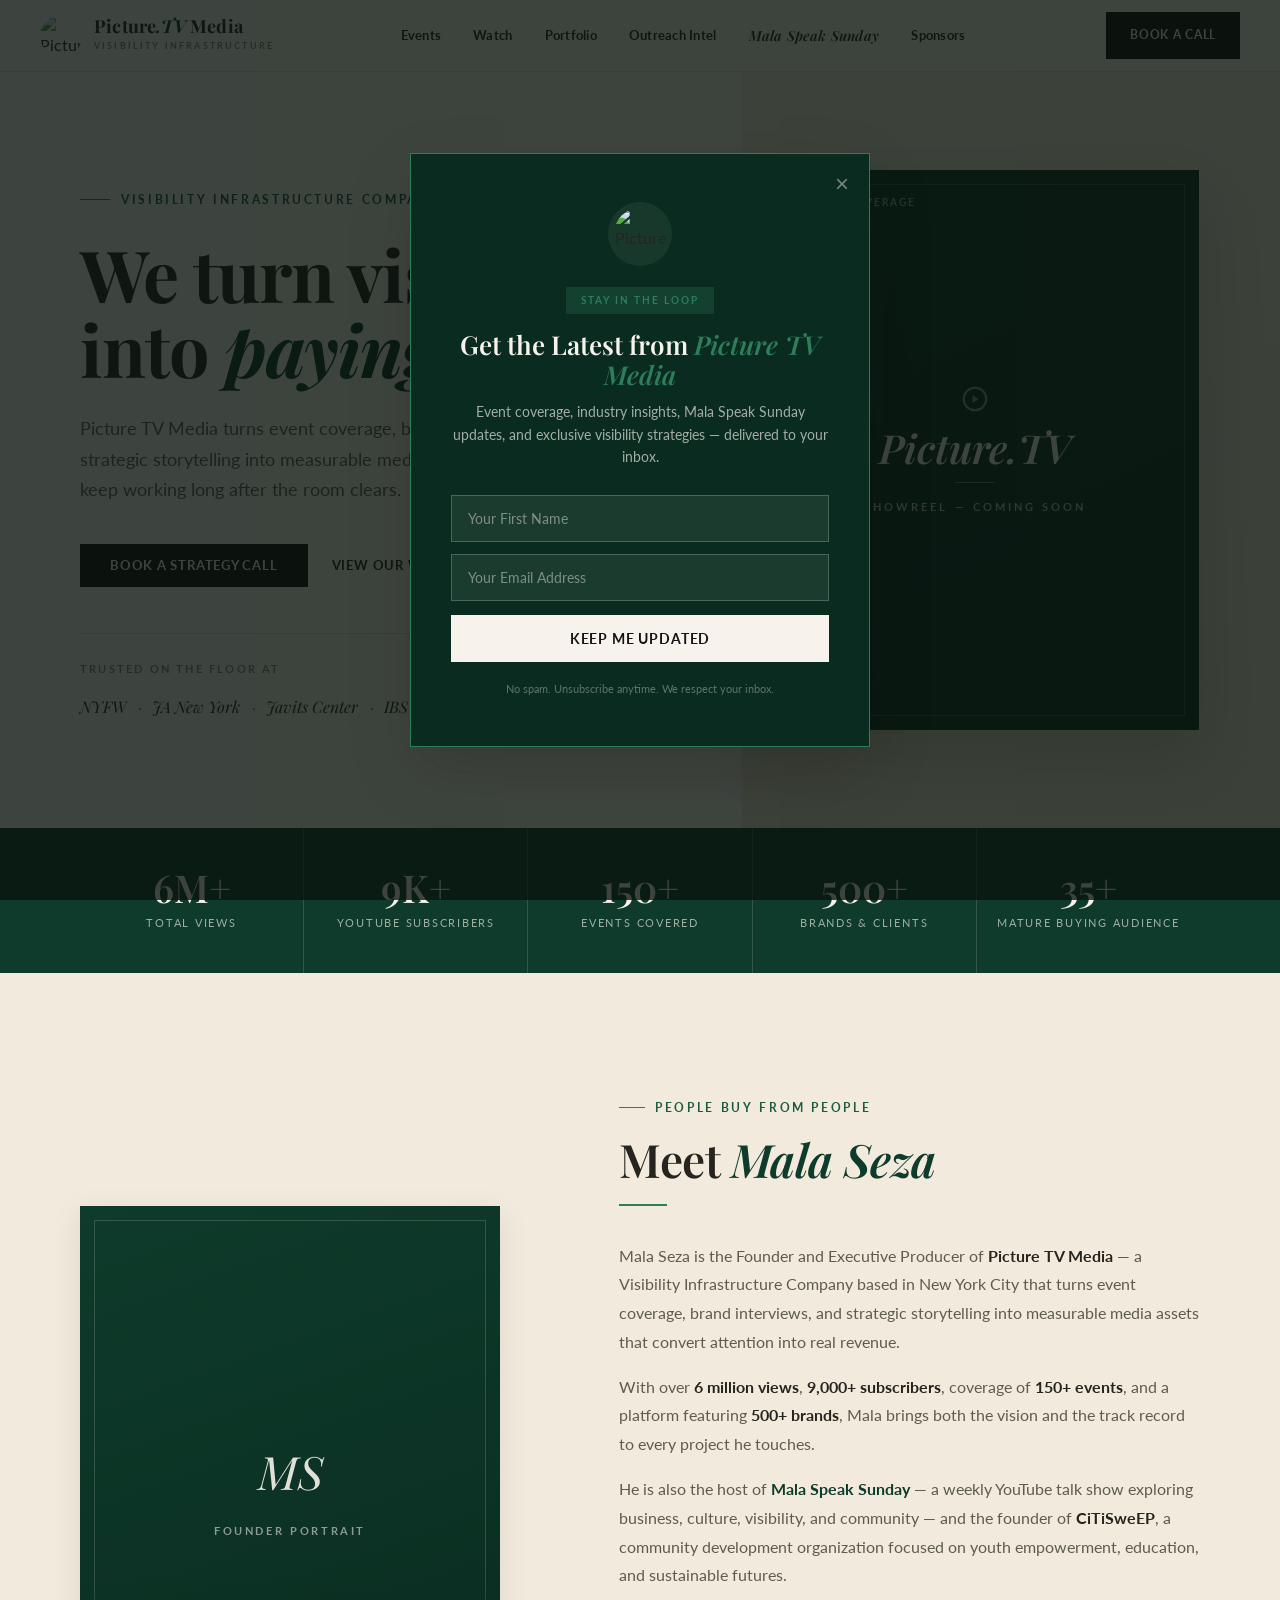
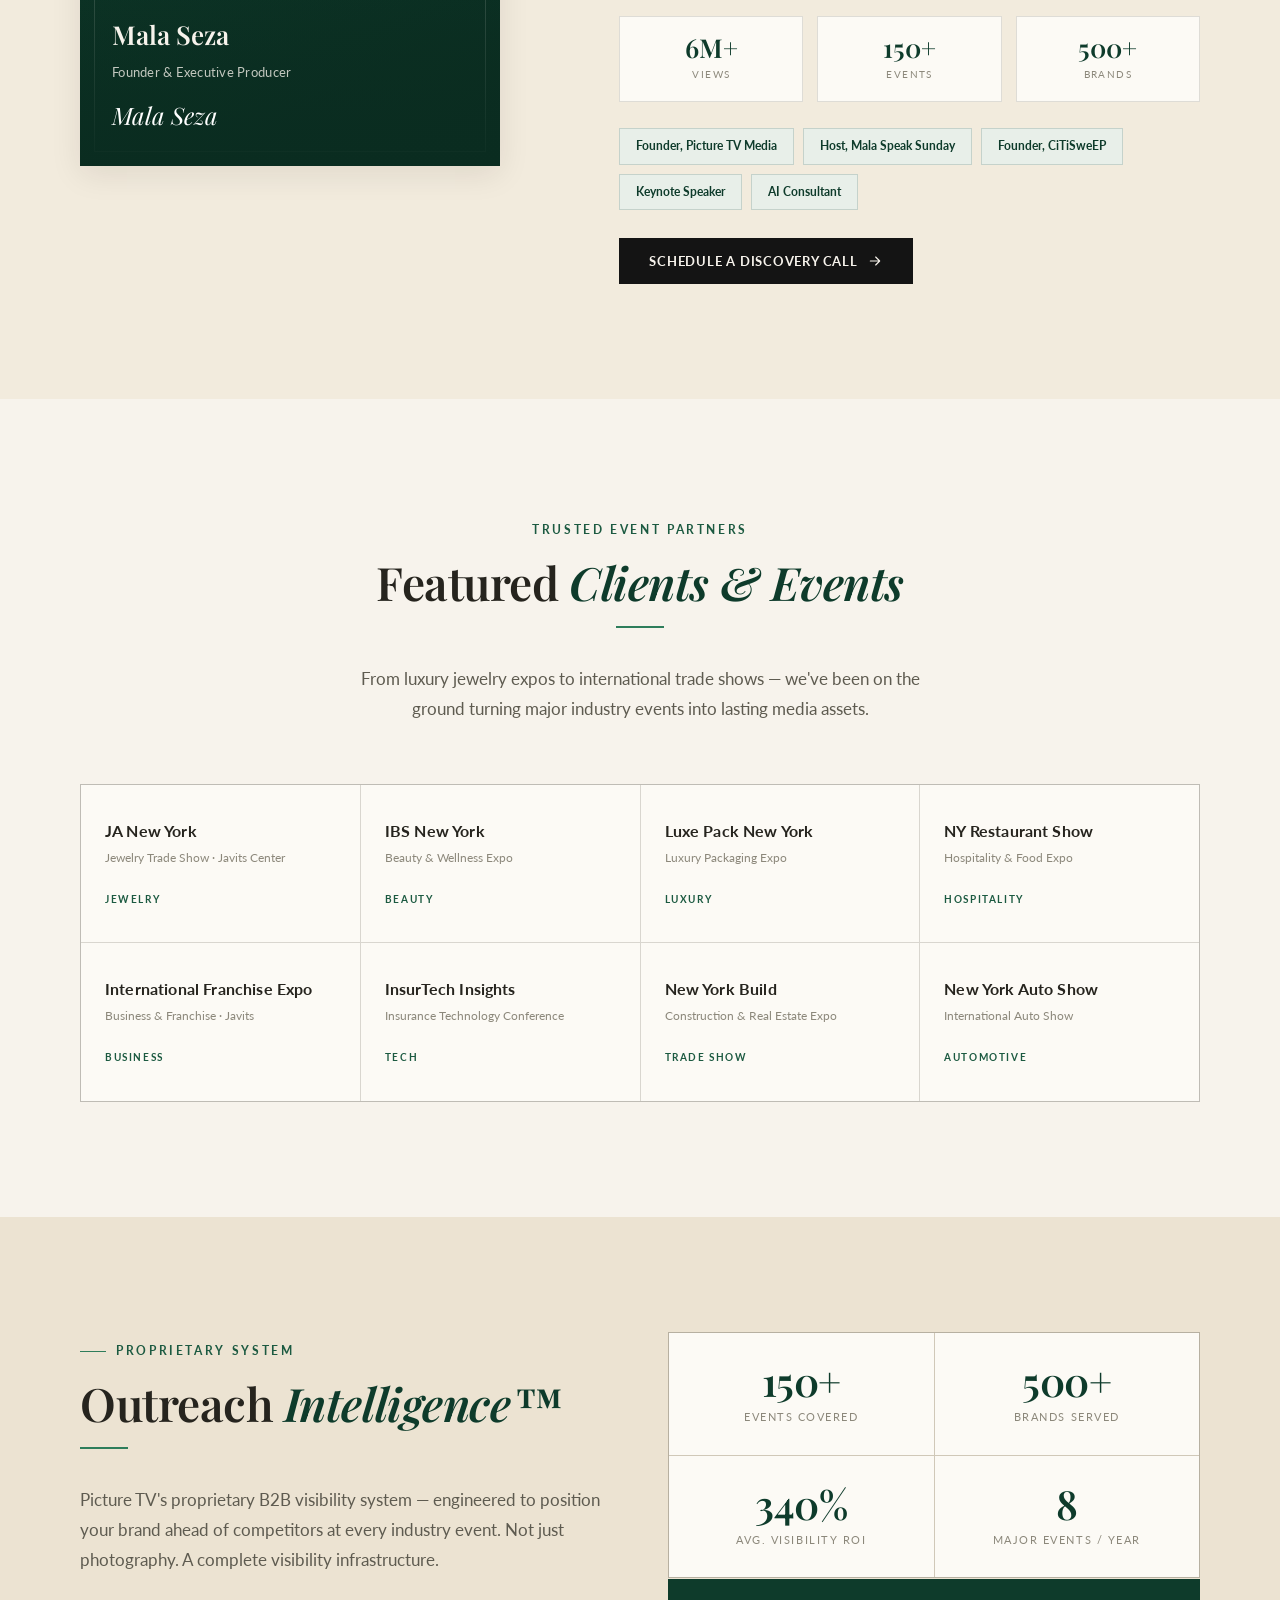
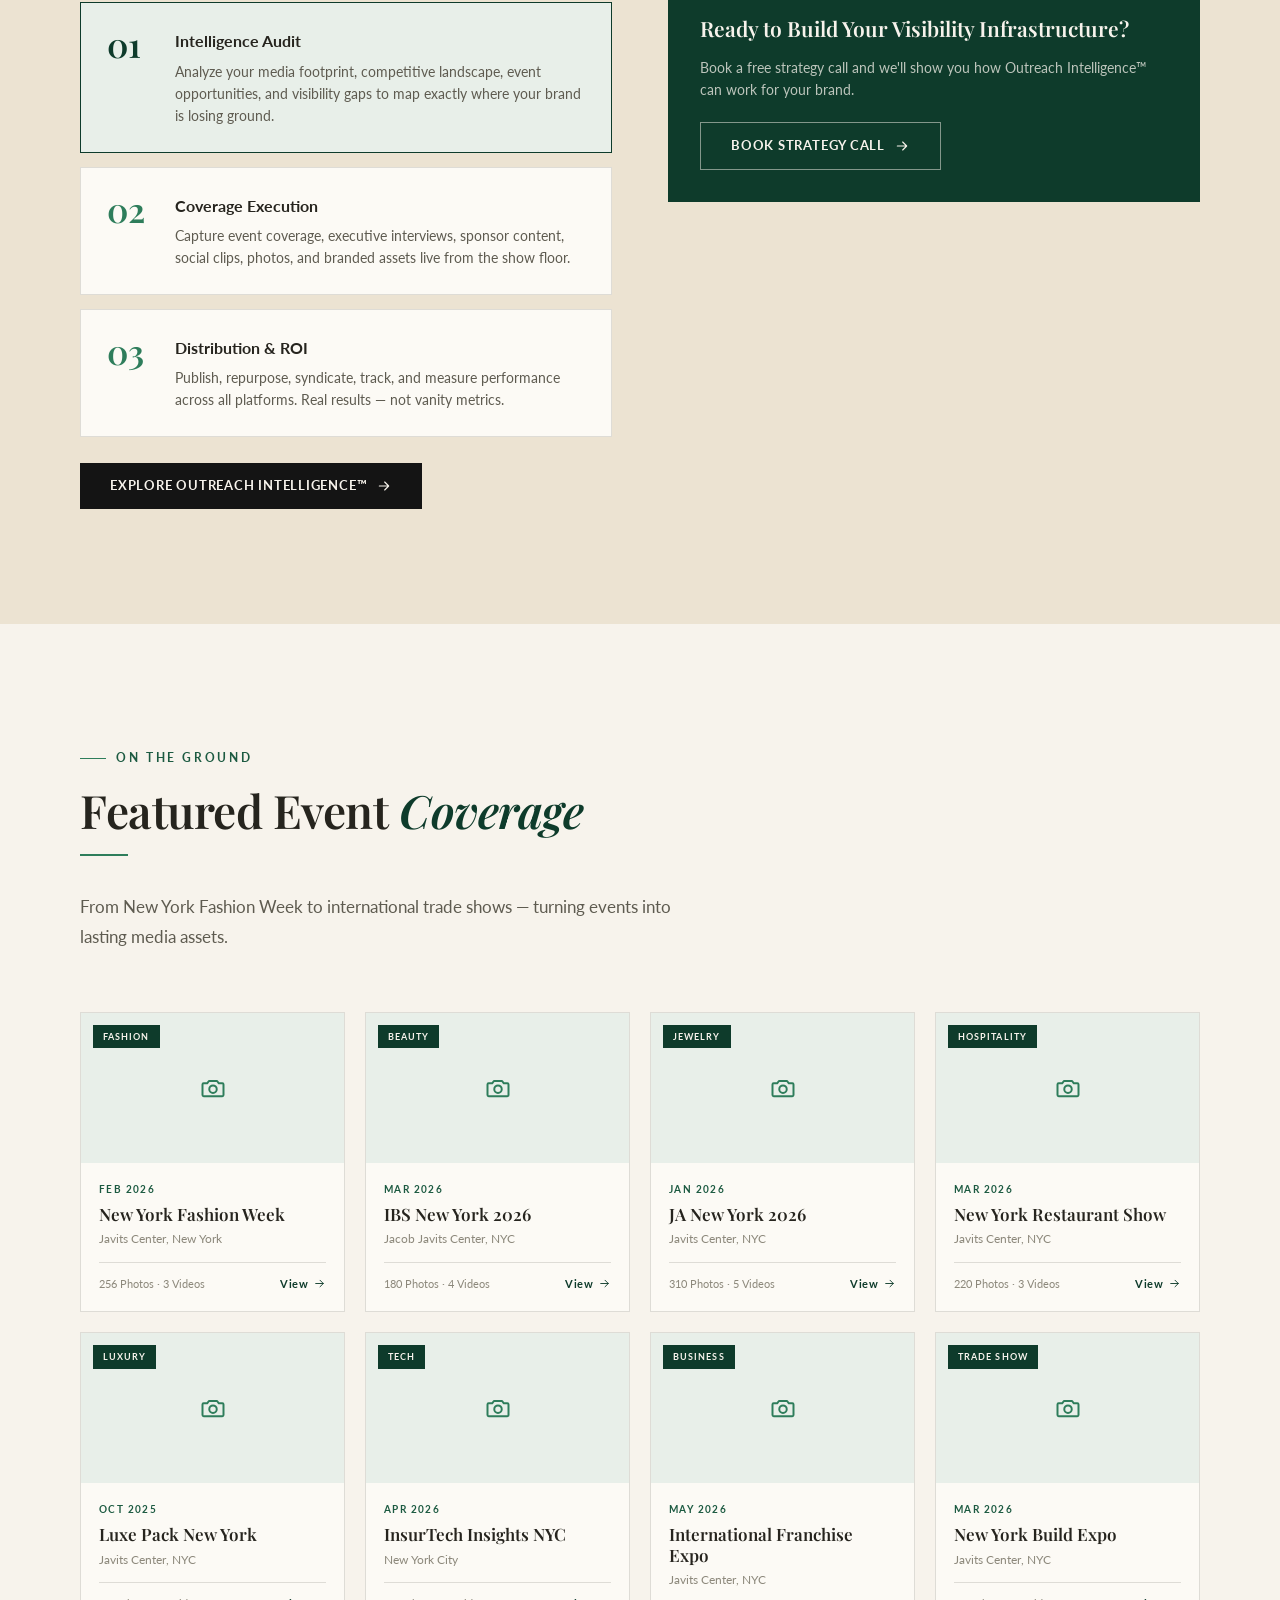
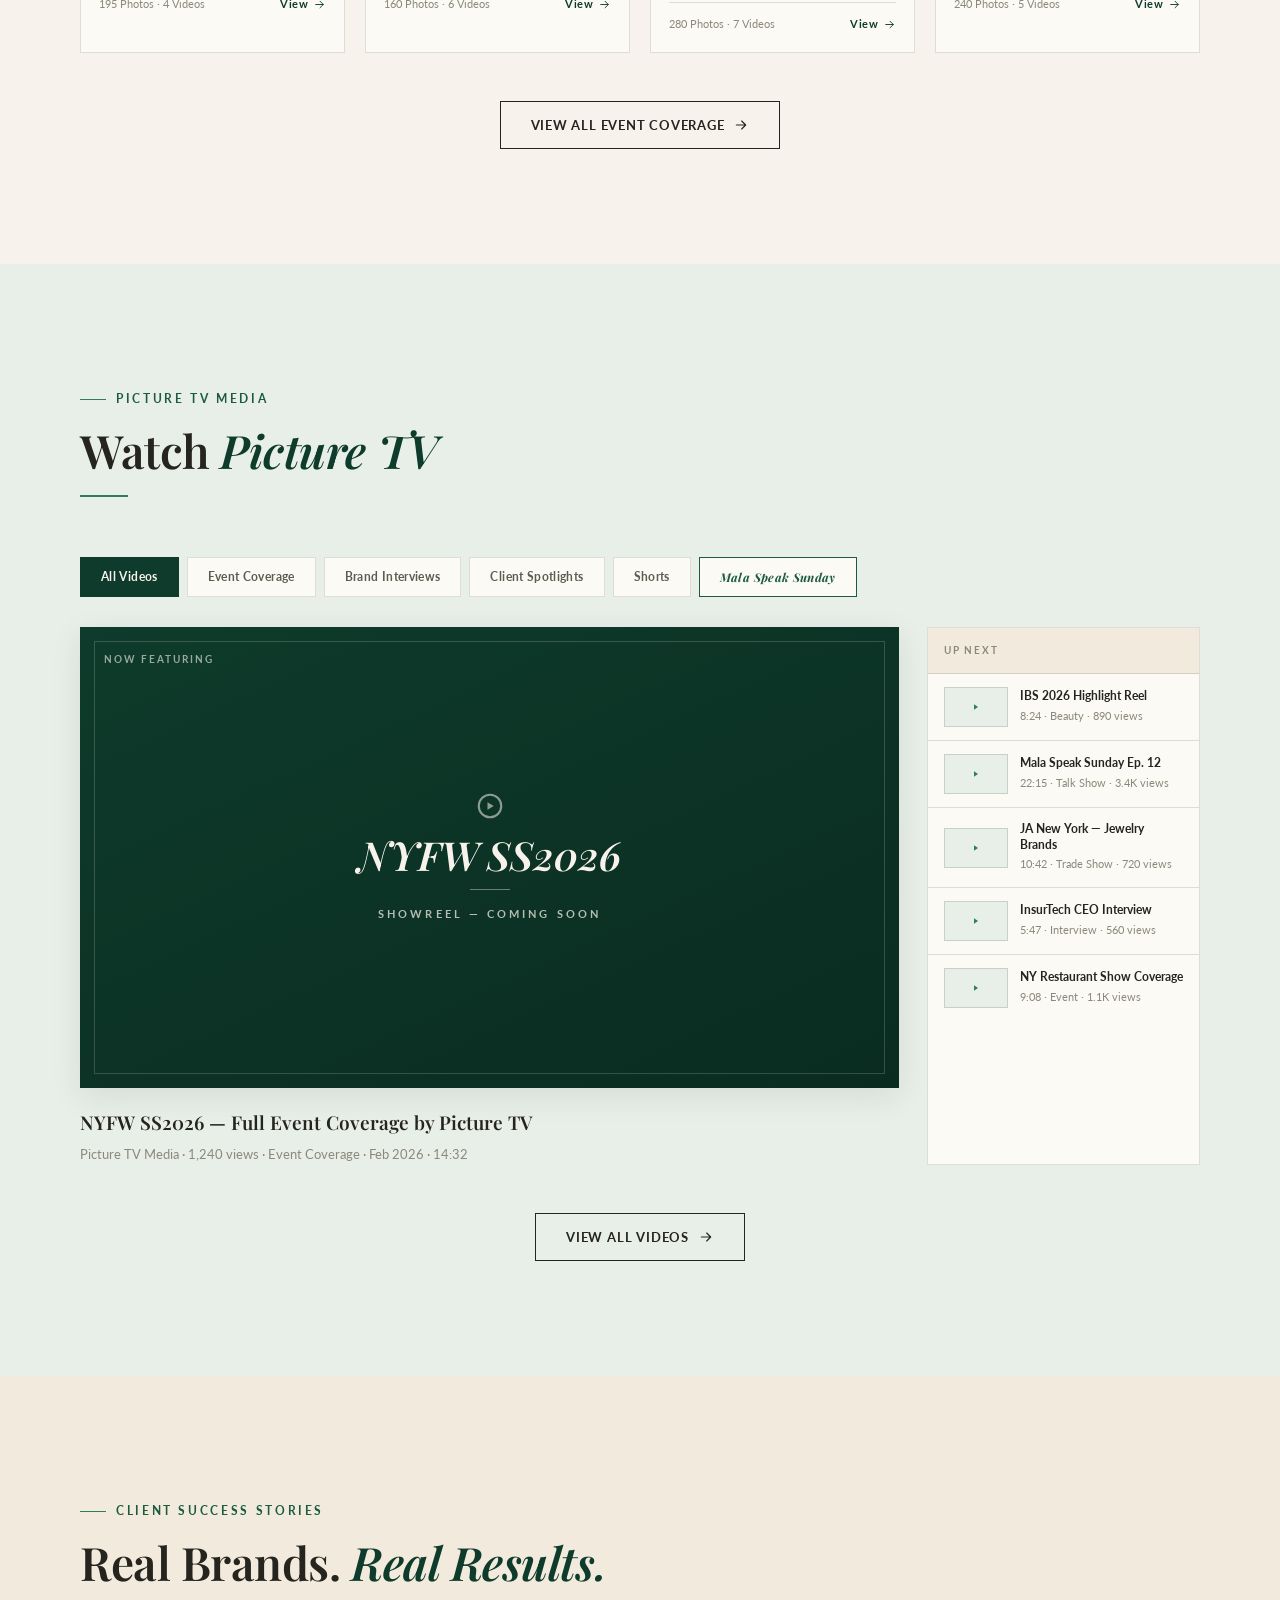
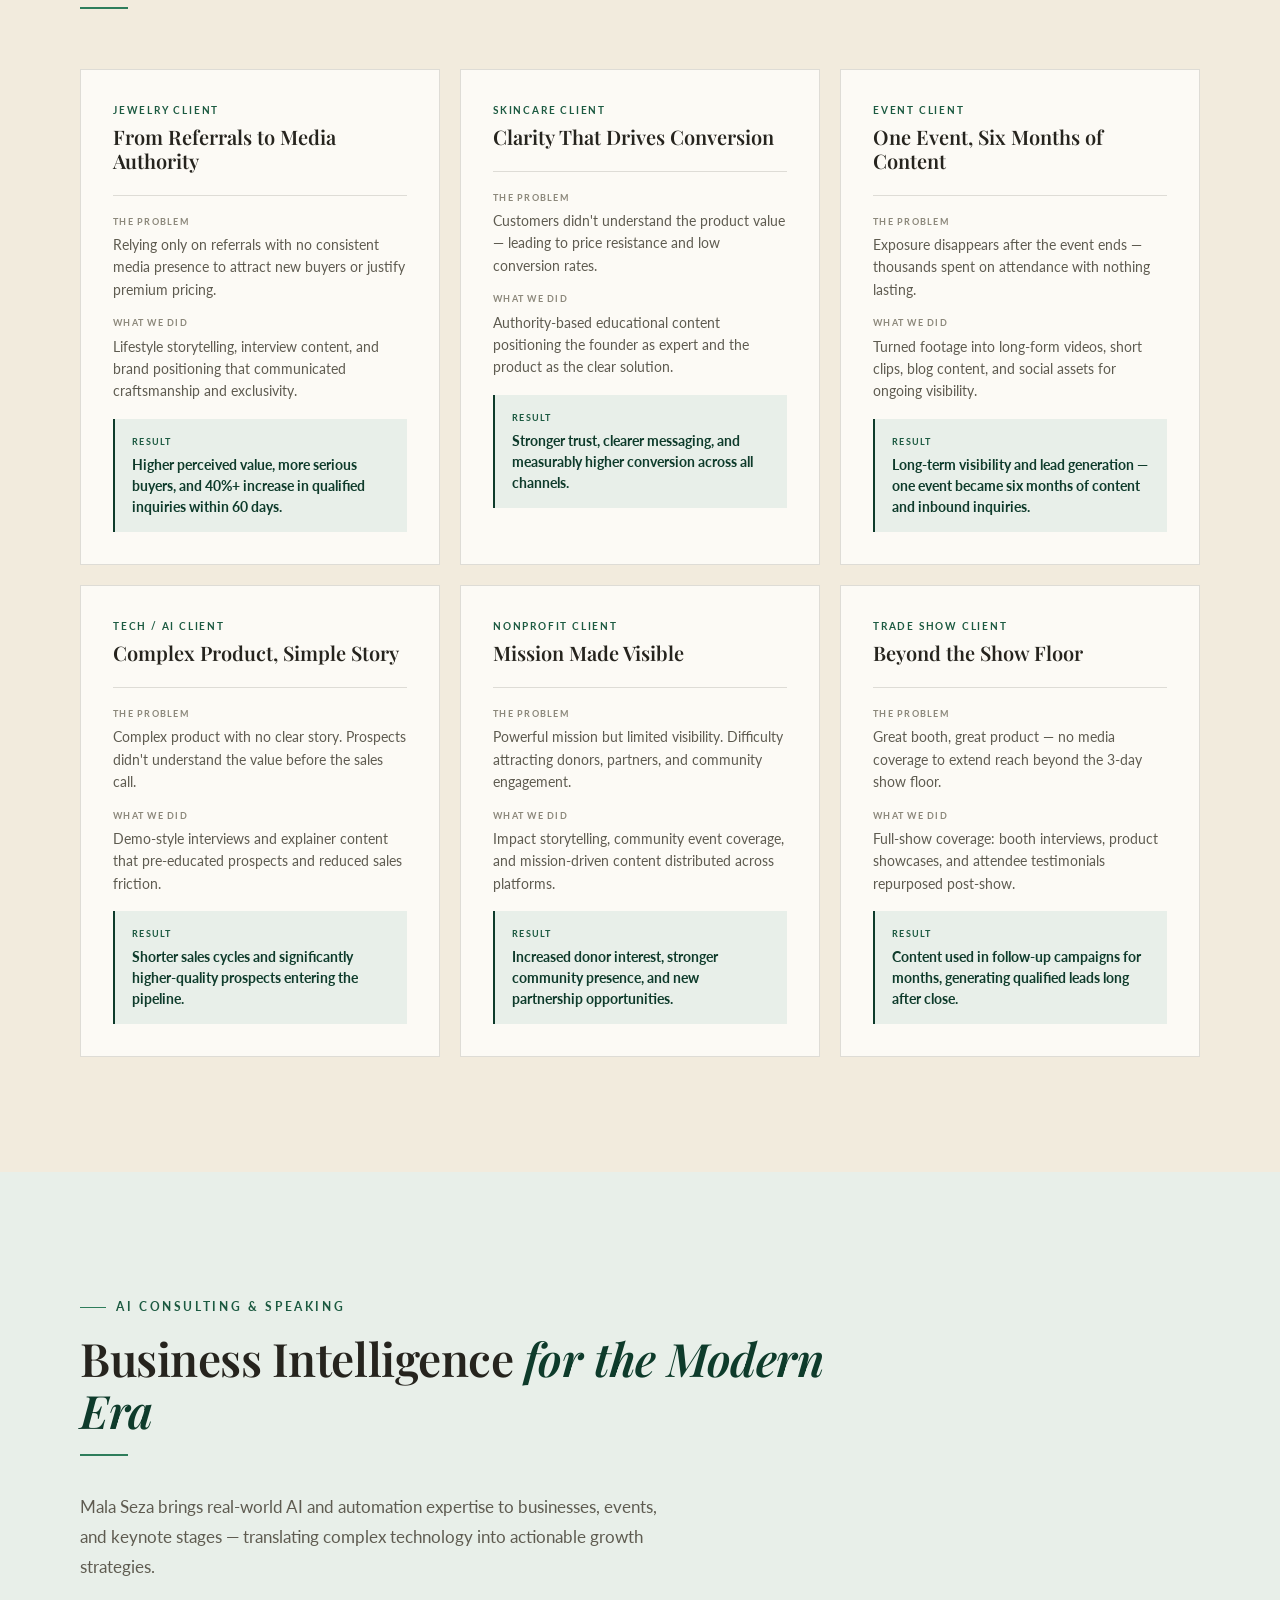
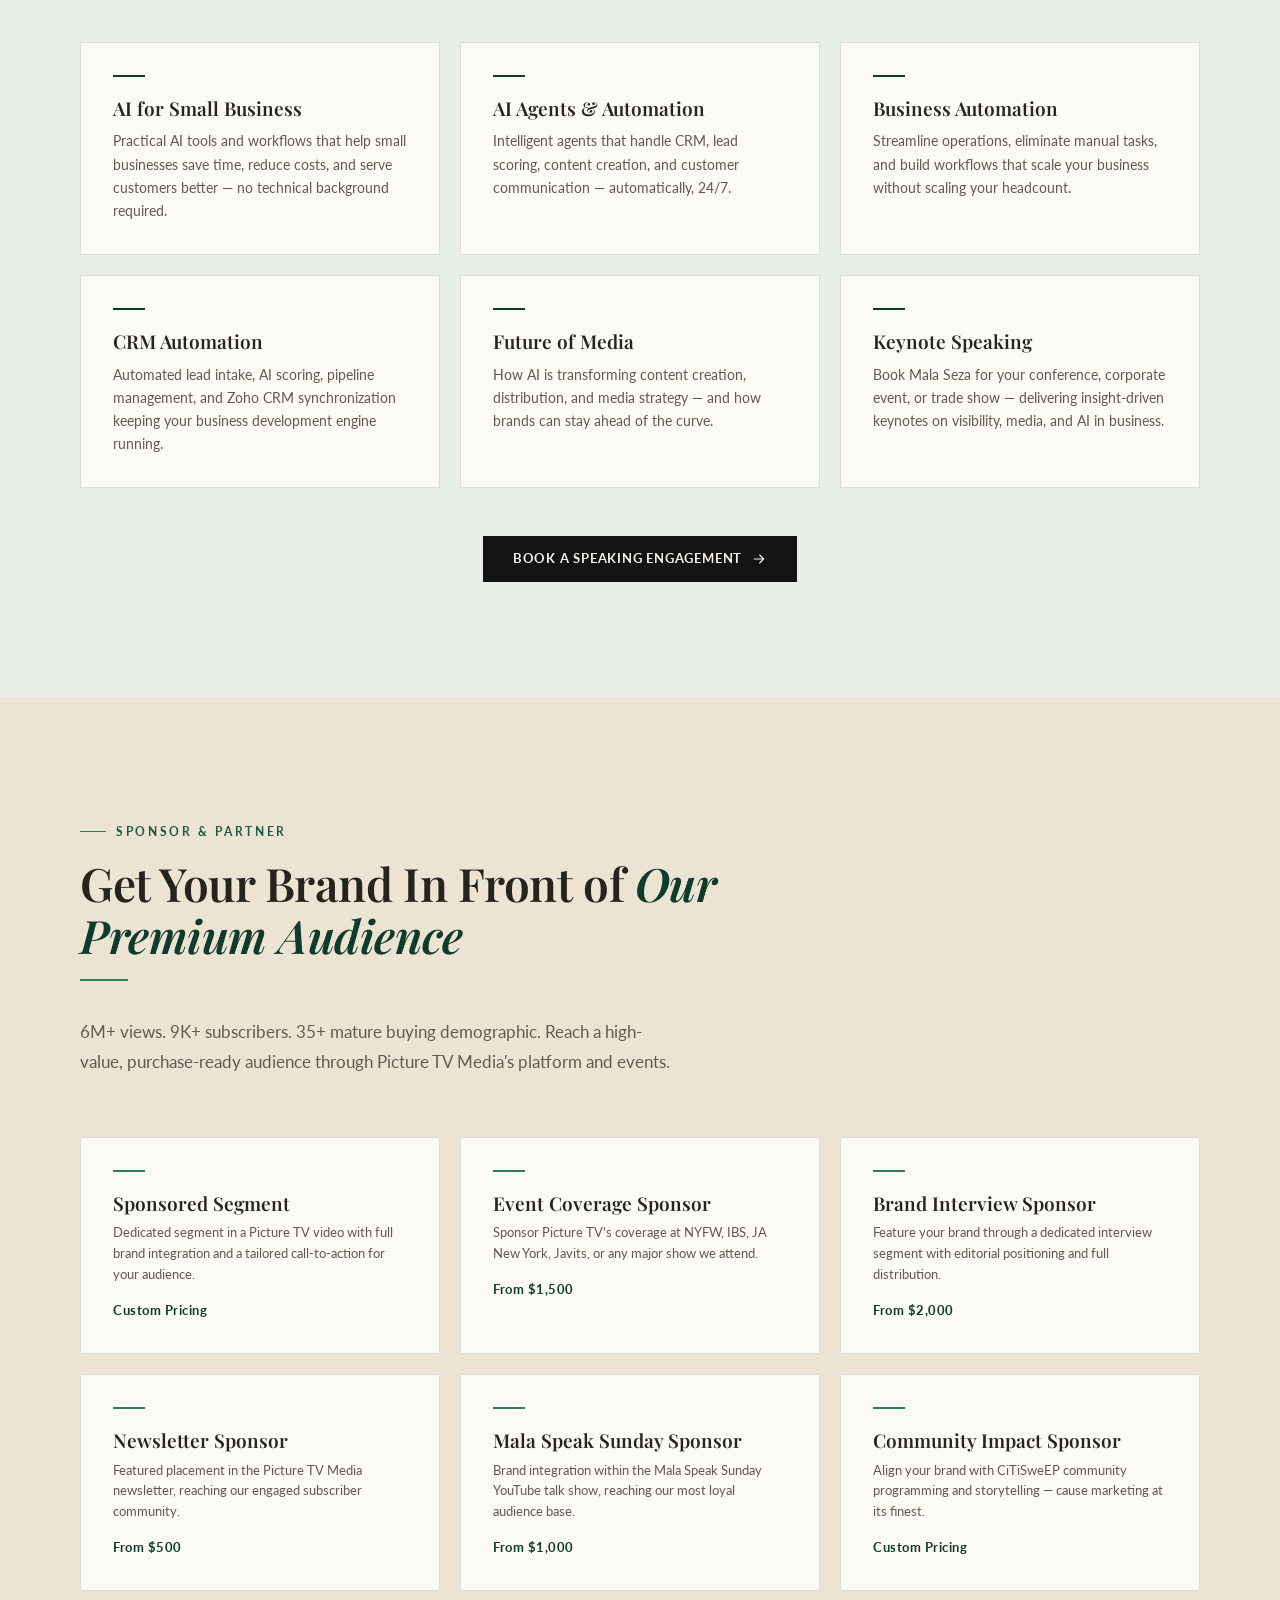
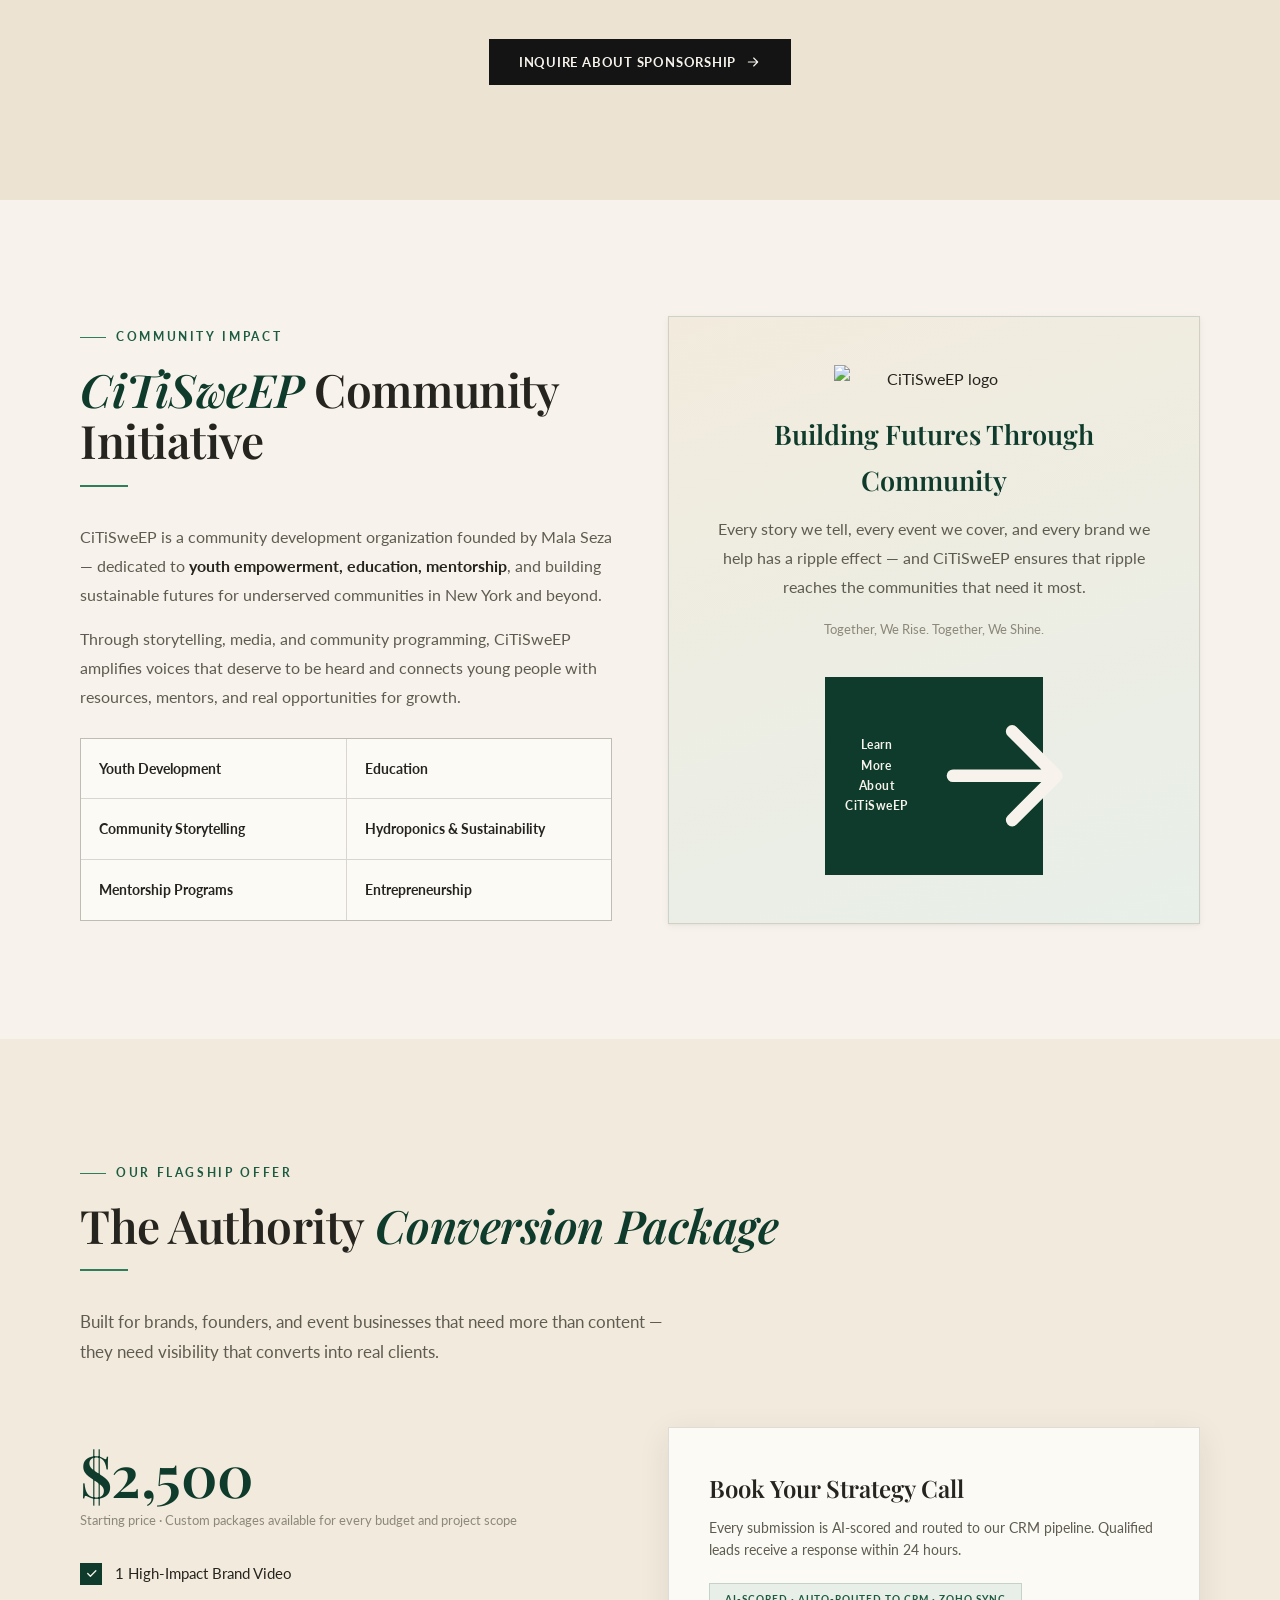
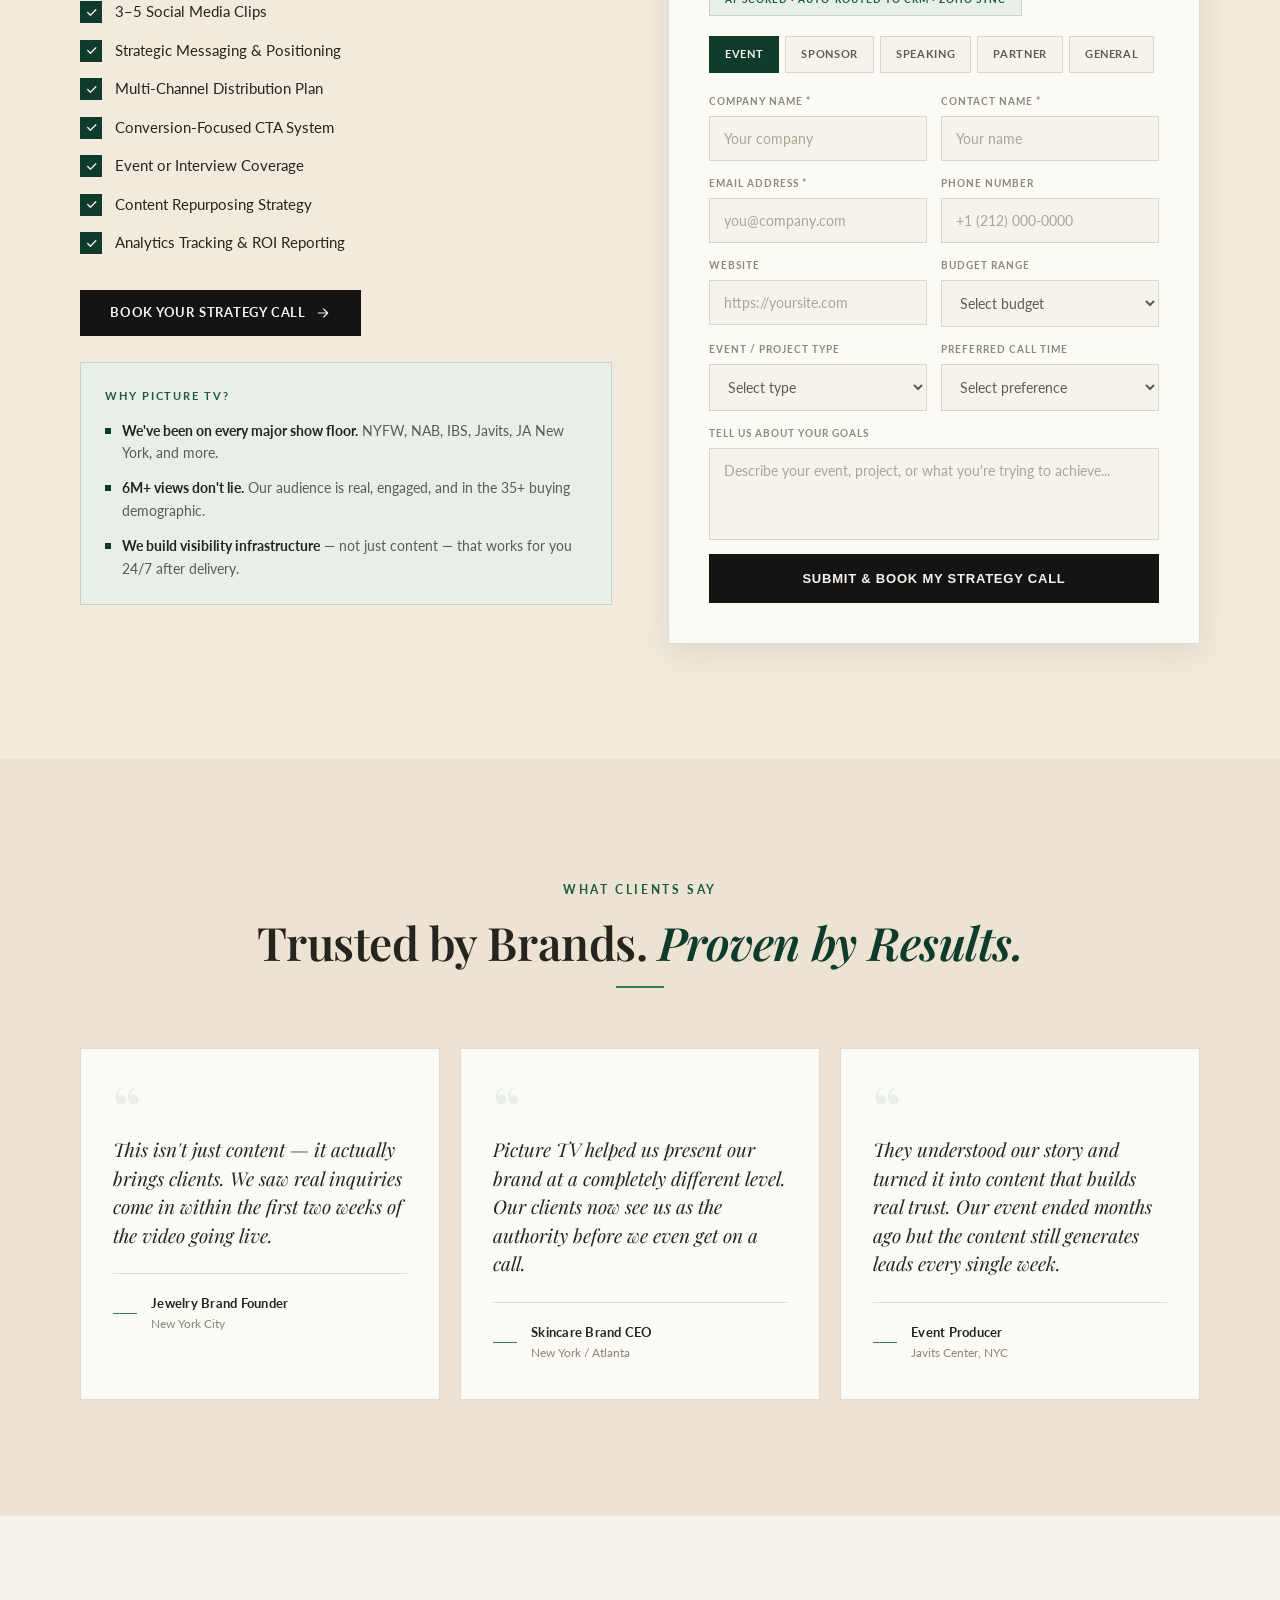
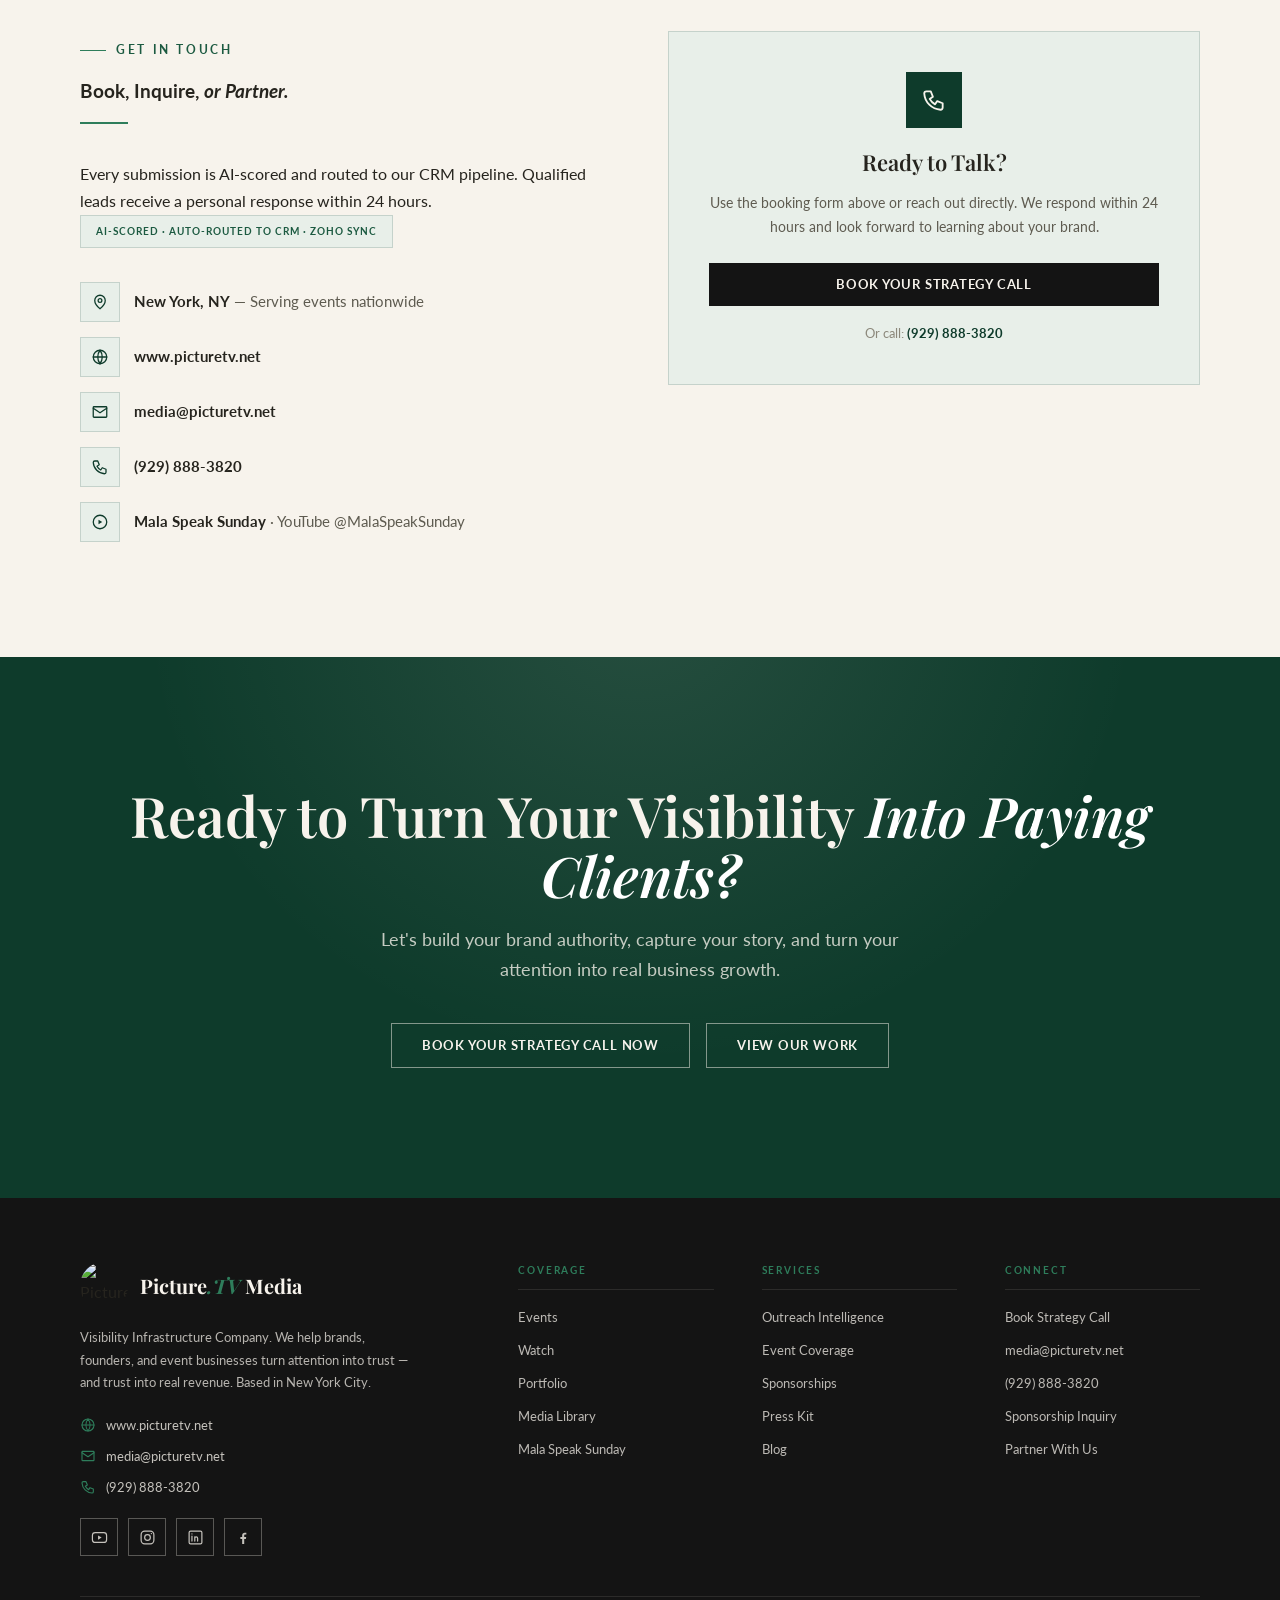
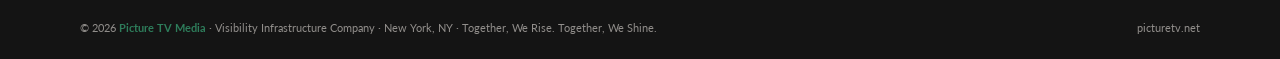
==== commit 225e8542: "ui: add redesign" ====
--- a/index.html
+++ b/index.html
@@ -10,6 +10,8 @@
   <meta property="og:description" content="Professional event coverage, brand storytelling, and media strategy that converts visibility into real business.">
   <meta property="og:url" content="https://www.picturetv.net">
   <meta name="google-site-verification" content="GSC_VERIFICATION_CODE">
+  <link rel="preconnect" href="https://fonts.googleapis.com">
+  <link rel="preconnect" href="https://fonts.gstatic.com" crossorigin>
   <link rel="stylesheet" href="css/main.css">
   <script async src="https://www.googletagmanager.com/gtag/js?id=GA_MEASUREMENT_ID"></script>
 </head>
@@ -21,49 +23,35 @@
   <section class="hero">
     <div class="container">
       <div class="hero-inner">
-        <div class="fu">
-          <div class="hero-eyebrow"><div class="dot" style="background:#E8192C;"></div>Visibility Infrastructure Company · New York</div>
-          <h1>
-            <span style="color:var(--red)">We Don't Just</span><br>
-            Cover Events.<br>
-            <span class="g">We <span style="color:#E8192C;">Build</span></span>
-            <span class="go" style="color:#E8192C;">We Turn Visibility<br>Into <span style="color:#E8192C;">Paying Clients.</span></span>
-          </h1>
-          <div class="hero-rule"></div>
-          <p class="hero-body">Picture TV Media turns your brand's event presence, interviews, and storytelling into measurable media assets that work long after the event ends — converting attention into real revenue.</p>
-          <div class="hero-btns">
-            <button class="btn btn-primary js-scroll-form">📞 <span style="color:#E8192C;font-weight:900;">●</span> Book a Strategy Call</button>
-            <a href="watch.html" class="btn btn-outline">▶ Watch Our Work</a>
-            <a href="events.html" class="btn btn-gold">📸 View Coverage</a>
-          </div>
-          <div class="hero-trust">
-            <div class="ht"><div class="ht-v">6M+</div><div class="ht-l">Total Views</div></div>
-            <div class="ht"><div class="ht-v">9K+</div><div class="ht-l">Subscribers</div></div>
-            <div class="ht"><div class="ht-v">150+</div><div class="ht-l">Events</div></div>
-            <div class="ht"><div class="ht-v">500+</div><div class="ht-l">Brands Served</div></div>
-          </div>
-        </div>
-        <div class="hero-right fu fd3">
-          <div class="hero-visual" style="background:linear-gradient(150deg,#0F5132 0%,#134E3A 50%,#0a3321 100%);border-radius:24px;display:flex;flex-direction:column;align-items:center;justify-content:center;padding:40px 24px;gap:24px;position:relative;overflow:hidden;">
-            <div style="position:absolute;top:-60px;right:-60px;width:220px;height:220px;background:radial-gradient(circle,rgba(201,168,76,0.18) 0%,transparent 70%);pointer-events:none;"></div>
-            <div style="position:absolute;bottom:-40px;left:-40px;width:180px;height:180px;background:radial-gradient(circle,rgba(201,168,76,0.12) 0%,transparent 70%);pointer-events:none;"></div>
-            <img src="https://media.base44.com/images/public/6a07707be6e81724faed56b3/5c91e29a3_PictureTV01.png"
-              alt="Picture TV Media"
-              style="width:260px;height:260px;object-fit:contain;filter:drop-shadow(0 12px 40px rgba(0,0,0,0.6)) drop-shadow(0 0 60px rgba(201,168,76,0.3));z-index:1;">
-            <div style="text-align:center;z-index:1;">
-              <div style="font-size:13px;letter-spacing:3px;text-transform:uppercase;color:#E8192C;font-weight:700;margin-bottom:6px;">● LIVE · MEDIA · IMPACT</div>
-              <div style="font-size:11px;letter-spacing:2px;text-transform:uppercase;color:rgba(255,255,255,0.5);">New York City</div>
-            </div>
-            <div style="display:flex;gap:20px;z-index:1;margin-top:8px;">
-              <div style="text-align:center;"><div style="font-size:22px;font-weight:800;color:#C9A84C;">6M+</div><div style="font-size:10px;color:rgba(255,255,255,0.6);letter-spacing:1px;text-transform:uppercase;">Views</div></div>
-              <div style="width:1px;background:rgba(255,255,255,0.15);"></div>
-              <div style="text-align:center;"><div style="font-size:22px;font-weight:800;color:#C9A84C;">150+</div><div style="font-size:10px;color:rgba(255,255,255,0.6);letter-spacing:1px;text-transform:uppercase;">Events</div></div>
-              <div style="width:1px;background:rgba(255,255,255,0.15);"></div>
-              <div style="text-align:center;"><div style="font-size:22px;font-weight:800;color:#C9A84C;">500+</div><div style="font-size:10px;color:rgba(255,255,255,0.6);letter-spacing:1px;text-transform:uppercase;">Brands</div></div>
-            </div>
-          </div>
-          <div class="hv-badge hb1"><div class="bv">9K+</div><div class="bl">YouTube Subs</div></div>
-          <div class="hv-badge hb2"><div class="bv">35+</div><div class="bl">Buying Audience</div></div>
+        <div class="hero-copy fu">
+          <div class="hero-eyebrow">Visibility Infrastructure Company — New York City</div>
+          <h1 class="hero-title">We turn visibility into <em>paying clients.</em></h1>
+          <p class="hero-body">Picture TV Media turns event coverage, brand interviews, and strategic storytelling into measurable media assets — built to keep working long after the room clears.</p>
+          <div class="hero-actions">
+            <button class="btn btn-primary js-scroll-form">Book a Strategy Call</button>
+            <a href="watch.html" class="btn btn-ghost">View our work
+              <svg class="svg-ico" viewBox="0 0 24 24"><path d="M5 12h14M13 6l6 6-6 6"/></svg>
+            </a>
+          </div>
+          <div class="hero-proof">
+            <span class="hero-proof-lbl">Trusted on the floor at</span>
+            <ul class="hero-proof-list">
+              <li>NYFW</li>
+              <li>JA New York</li>
+              <li>Javits Center</li>
+              <li>IBS New York</li>
+              <li>Luxe Pack</li>
+            </ul>
+          </div>
+        </div>
+        <div class="hero-media fu fd2">
+          <div class="media-frame">
+            <span class="mf-tag">Featured Coverage</span>
+            <svg class="svg-ico" viewBox="0 0 24 24"><circle cx="12" cy="12" r="9"/><path d="m10 9 5 3-5 3z" fill="currentColor" stroke="none"/></svg>
+            <span class="mf-mono">Picture.TV</span>
+            <span class="mf-rule"></span>
+            <span class="mf-label">Showreel — Coming Soon</span>
+          </div>
         </div>
       </div>
     </div>
@@ -73,12 +61,11 @@
   <div class="rb">
     <div class="container">
       <div class="rb-inner">
-        <div class="rb-item fu"><div class="rb-v">6,000,000+</div><div class="rb-l">Total Views</div></div>
-        <div class="rb-item fu fd1"><div class="rb-v">9,000+</div><div class="rb-l">YouTube Subscribers</div></div>
+        <div class="rb-item fu"><div class="rb-v">6M+</div><div class="rb-l">Total Views</div></div>
+        <div class="rb-item fu fd1"><div class="rb-v">9K+</div><div class="rb-l">YouTube Subscribers</div></div>
         <div class="rb-item fu fd2"><div class="rb-v">150+</div><div class="rb-l">Events Covered</div></div>
         <div class="rb-item fu fd3"><div class="rb-v">500+</div><div class="rb-l">Brands &amp; Clients</div></div>
         <div class="rb-item fu fd4"><div class="rb-v">35+</div><div class="rb-l">Mature Buying Audience</div></div>
-        <div class="rb-item fu"><div class="rb-v">Multi</div><div class="rb-l">Industry Impact</div></div>
       </div>
     </div>
   </div>
@@ -89,7 +76,10 @@
       <div class="founder-wrap">
         <div class="founder-img-col fu">
           <div class="founder-img-box">
-            <div class="founder-img-bg">🎬</div>
+            <div class="founder-img-bg">
+              <span class="mf-mono">MS</span>
+              <span class="mf-label">Founder Portrait</span>
+            </div>
             <div class="founder-img-overlay">
               <h3>Mala Seza</h3>
               <p>Founder &amp; Executive Producer</p>
@@ -103,20 +93,22 @@
           <div class="srule"></div>
           <p>Mala Seza is the Founder and Executive Producer of <strong>Picture TV Media</strong> — a Visibility Infrastructure Company based in New York City that turns event coverage, brand interviews, and strategic storytelling into measurable media assets that convert attention into real revenue.</p>
           <p>With over <strong>6 million views</strong>, <strong>9,000+ subscribers</strong>, coverage of <strong>150+ events</strong>, and a platform featuring <strong>500+ brands</strong>, Mala brings both the vision and the track record to every project he touches.</p>
-          <p>He is also the host of <strong style="color:var(--red)">Mala Speak Sunday</strong> — a weekly YouTube talk show exploring business, culture, visibility, and community — and the founder of <strong>CiTiSweEP</strong>, a community development organization focused on youth empowerment, education, and sustainable futures.</p>
+          <p>He is also the host of <strong class="accent-name">Mala Speak Sunday</strong> — a weekly YouTube talk show exploring business, culture, visibility, and community — and the founder of <strong>CiTiSweEP</strong>, a community development organization focused on youth empowerment, education, and sustainable futures.</p>
           <div class="founder-stat-row">
             <div class="fstat"><div class="fstat-v">6M+</div><div class="fstat-l">Views</div></div>
             <div class="fstat"><div class="fstat-v">150+</div><div class="fstat-l">Events</div></div>
             <div class="fstat"><div class="fstat-v">500+</div><div class="fstat-l">Brands</div></div>
           </div>
           <div class="founder-badges">
-            <span class="fbadge">📺 Founder, Picture TV Media</span>
-            <span class="fbadge">✳ Host, Mala Speak Sunday</span>
-            <span class="fbadge">🌱 Founder, CiTiSweEP</span>
-            <span class="fbadge">🎤 Keynote Speaker</span>
-            <span class="fbadge">🤖 AI Consultant</span>
-          </div>
-          <button class="btn btn-primary js-scroll-form">Schedule a Discovery Call →</button>
+            <span class="fbadge">Founder, Picture TV Media</span>
+            <span class="fbadge">Host, Mala Speak Sunday</span>
+            <span class="fbadge">Founder, CiTiSweEP</span>
+            <span class="fbadge">Keynote Speaker</span>
+            <span class="fbadge">AI Consultant</span>
+          </div>
+          <button class="btn btn-primary js-scroll-form">Schedule a Discovery Call
+            <svg class="svg-ico" viewBox="0 0 24 24"><path d="M5 12h14M13 6l6 6-6 6"/></svg>
+          </button>
         </div>
       </div>
     </div>
@@ -132,14 +124,14 @@
         <p class="ssub">From luxury jewelry expos to international trade shows — we've been on the ground turning major industry events into lasting media assets.</p>
       </div>
       <div class="clients-wrap">
-        <div class="client-card fu"><div class="cc-icon">💎</div><div class="cc-name">JA New York</div><div class="cc-sub">Jewelry Trade Show · Javits Center</div><span class="cc-tag">Jewelry</span></div>
-        <div class="client-card fu fd1"><div class="cc-icon">💄</div><div class="cc-name">IBS New York</div><div class="cc-sub">Beauty &amp; Wellness Expo</div><span class="cc-tag">Beauty</span></div>
-        <div class="client-card fu fd2"><div class="cc-icon">✨</div><div class="cc-name">Luxe Pack New York</div><div class="cc-sub">Luxury Packaging Expo</div><span class="cc-tag">Luxury</span></div>
-        <div class="client-card fu fd3"><div class="cc-icon">🍽️</div><div class="cc-name">NY Restaurant Show</div><div class="cc-sub">Hospitality &amp; Food Expo</div><span class="cc-tag">Hospitality</span></div>
-        <div class="client-card fu"><div class="cc-icon">🏢</div><div class="cc-name">International Franchise Expo</div><div class="cc-sub">Business &amp; Franchise · Javits</div><span class="cc-tag">Business</span></div>
-        <div class="client-card fu fd1"><div class="cc-icon">🤖</div><div class="cc-name">InsurTech Insights</div><div class="cc-sub">Insurance Technology Conference</div><span class="cc-tag">Tech</span></div>
-        <div class="client-card fu fd2"><div class="cc-icon">🏗️</div><div class="cc-name">New York Build</div><div class="cc-sub">Construction &amp; Real Estate Expo</div><span class="cc-tag">Trade Show</span></div>
-        <div class="client-card fu fd3"><div class="cc-icon">🚗</div><div class="cc-name">New York Auto Show</div><div class="cc-sub">International Auto Show</div><span class="cc-tag">Automotive</span></div>
+        <div class="client-card fu"><div class="cc-name">JA New York</div><div class="cc-sub">Jewelry Trade Show · Javits Center</div><span class="cc-tag">Jewelry</span></div>
+        <div class="client-card fu fd1"><div class="cc-name">IBS New York</div><div class="cc-sub">Beauty &amp; Wellness Expo</div><span class="cc-tag">Beauty</span></div>
+        <div class="client-card fu fd2"><div class="cc-name">Luxe Pack New York</div><div class="cc-sub">Luxury Packaging Expo</div><span class="cc-tag">Luxury</span></div>
+        <div class="client-card fu fd3"><div class="cc-name">NY Restaurant Show</div><div class="cc-sub">Hospitality &amp; Food Expo</div><span class="cc-tag">Hospitality</span></div>
+        <div class="client-card fu"><div class="cc-name">International Franchise Expo</div><div class="cc-sub">Business &amp; Franchise · Javits</div><span class="cc-tag">Business</span></div>
+        <div class="client-card fu fd1"><div class="cc-name">InsurTech Insights</div><div class="cc-sub">Insurance Technology Conference</div><span class="cc-tag">Tech</span></div>
+        <div class="client-card fu fd2"><div class="cc-name">New York Build</div><div class="cc-sub">Construction &amp; Real Estate Expo</div><span class="cc-tag">Trade Show</span></div>
+        <div class="client-card fu fd3"><div class="cc-name">New York Auto Show</div><div class="cc-sub">International Auto Show</div><span class="cc-tag">Automotive</span></div>
       </div>
     </div>
   </section>
@@ -149,34 +141,38 @@
     <div class="container">
       <div class="oi-wrap">
         <div class="fu">
-          <div class="slbl" style="color:var(--g2)">✳ Proprietary System</div>
-          <h2 class="sh">Outreach<br><em>Intelligence™</em></h2>
+          <div class="slbl">Proprietary System</div>
+          <h2 class="sh">Outreach <em>Intelligence™</em></h2>
           <div class="srule"></div>
           <p class="ssub" style="margin-bottom:0">Picture TV's proprietary B2B visibility system — engineered to position your brand ahead of competitors at every industry event. Not just photography. A complete visibility infrastructure.</p>
           <div class="oi-phases">
             <div class="oi-phase act">
-              <div class="oi-ph"><div class="oi-icon">🔍</div><div><div class="oi-pnum">Phase 01</div><h4>Intelligence Audit</h4><p>Analyze your media footprint, competitive landscape, event opportunities, and visibility gaps to map exactly where your brand is losing ground.</p></div></div>
+              <div class="oi-ph"><div class="oi-num">01</div><div><h4>Intelligence Audit</h4><p>Analyze your media footprint, competitive landscape, event opportunities, and visibility gaps to map exactly where your brand is losing ground.</p></div></div>
             </div>
             <div class="oi-phase">
-              <div class="oi-ph"><div class="oi-icon">🎬</div><div><div class="oi-pnum">Phase 02</div><h4>Coverage Execution</h4><p>Capture event coverage, executive interviews, sponsor content, social clips, photos, and branded assets live from the show floor.</p></div></div>
+              <div class="oi-ph"><div class="oi-num">02</div><div><h4>Coverage Execution</h4><p>Capture event coverage, executive interviews, sponsor content, social clips, photos, and branded assets live from the show floor.</p></div></div>
             </div>
             <div class="oi-phase">
-              <div class="oi-ph"><div class="oi-icon">📊</div><div><div class="oi-pnum">Phase 03</div><h4>Distribution &amp; ROI</h4><p>Publish, repurpose, syndicate, track, and measure performance across all platforms. Real results — not vanity metrics.</p></div></div>
-            </div>
-          </div>
-          <div style="margin-top:22px"><a href="outreach.html" class="btn btn-primary">Explore Outreach Intelligence™ →</a></div>
+              <div class="oi-ph"><div class="oi-num">03</div><div><h4>Distribution &amp; ROI</h4><p>Publish, repurpose, syndicate, track, and measure performance across all platforms. Real results — not vanity metrics.</p></div></div>
+            </div>
+          </div>
+          <div style="margin-top:26px"><a href="outreach.html" class="btn btn-primary">Explore Outreach Intelligence™
+            <svg class="svg-ico" viewBox="0 0 24 24"><path d="M5 12h14M13 6l6 6-6 6"/></svg>
+          </a></div>
         </div>
         <div class="fu fd2">
           <div class="oi-stats">
             <div class="oi-stat"><div class="oisv">150+</div><div class="oisl">Events Covered</div></div>
             <div class="oi-stat"><div class="oisv">500+</div><div class="oisl">Brands Served</div></div>
-            <div class="oi-stat"><div class="oisv" style="color:var(--gold)">340%</div><div class="oisl">Avg. Visibility ROI</div></div>
+            <div class="oi-stat"><div class="oisv">340%</div><div class="oisl">Avg. Visibility ROI</div></div>
             <div class="oi-stat"><div class="oisv">8</div><div class="oisl">Major Events / Year</div></div>
           </div>
           <div class="oi-cta">
             <h4>Ready to Build Your Visibility Infrastructure?</h4>
             <p>Book a free strategy call and we'll show you how Outreach Intelligence™ can work for your brand.</p>
-            <button class="btn btn-outline-w js-scroll-form">Book Strategy Call →</button>
+            <button class="btn btn-outline-w js-scroll-form">Book Strategy Call
+              <svg class="svg-ico" viewBox="0 0 24 24"><path d="M5 12h14M13 6l6 6-6 6"/></svg>
+            </button>
           </div>
         </div>
       </div>
@@ -193,16 +189,18 @@
         <p class="ssub">From New York Fashion Week to international trade shows — turning events into lasting media assets.</p>
       </div>
       <div class="ev-grid">
-        <div class="ev-card fu"><div class="ev-thumb" style="background:linear-gradient(135deg,#eaf5ec,#c8e6cc)">📸<div class="ev-ctag">Fashion</div></div><div class="ev-body"><div class="ev-date">Feb 2026</div><div class="ev-name">New York Fashion Week</div><div class="ev-loc">📍 Javits Center, New York</div><div class="ev-foot"><span class="ev-count">256 Photos · 3 Videos</span><span class="ev-link">View →</span></div></div></div>
-        <div class="ev-card fu fd1"><div class="ev-thumb" style="background:linear-gradient(135deg,#fdf0f0,#f5d5d5)">💄<div class="ev-ctag">Beauty</div></div><div class="ev-body"><div class="ev-date">Mar 2026</div><div class="ev-name">IBS New York 2026</div><div class="ev-loc">📍 Jacob Javits Center, NYC</div><div class="ev-foot"><span class="ev-count">180 Photos · 4 Videos</span><span class="ev-link">View →</span></div></div></div>
-        <div class="ev-card fu fd2"><div class="ev-thumb" style="background:linear-gradient(135deg,#eff0fc,#d5d8f5)">💎<div class="ev-ctag">Jewelry</div></div><div class="ev-body"><div class="ev-date">Jan 2026</div><div class="ev-name">JA New York 2026</div><div class="ev-loc">📍 Javits Center, NYC</div><div class="ev-foot"><span class="ev-count">310 Photos · 5 Videos</span><span class="ev-link">View →</span></div></div></div>
-        <div class="ev-card fu fd3"><div class="ev-thumb" style="background:linear-gradient(135deg,#fef8ec,#f5e8cc)">🍽️<div class="ev-ctag">Hospitality</div></div><div class="ev-body"><div class="ev-date">Mar 2026</div><div class="ev-name">New York Restaurant Show</div><div class="ev-loc">📍 Javits Center, NYC</div><div class="ev-foot"><span class="ev-count">220 Photos · 3 Videos</span><span class="ev-link">View →</span></div></div></div>
-        <div class="ev-card fu"><div class="ev-thumb" style="background:linear-gradient(135deg,#f0fef4,#d0f0dc)">✨<div class="ev-ctag">Luxury</div></div><div class="ev-body"><div class="ev-date">Oct 2025</div><div class="ev-name">Luxe Pack New York</div><div class="ev-loc">📍 Javits Center, NYC</div><div class="ev-foot"><span class="ev-count">195 Photos · 4 Videos</span><span class="ev-link">View →</span></div></div></div>
-        <div class="ev-card fu fd1"><div class="ev-thumb" style="background:linear-gradient(135deg,#eef4fc,#ccddf5)">🤖<div class="ev-ctag">Tech</div></div><div class="ev-body"><div class="ev-date">Apr 2026</div><div class="ev-name">InsurTech Insights NYC</div><div class="ev-loc">📍 New York City</div><div class="ev-foot"><span class="ev-count">160 Photos · 6 Videos</span><span class="ev-link">View →</span></div></div></div>
-        <div class="ev-card fu fd2"><div class="ev-thumb" style="background:linear-gradient(135deg,#f6f0fc,#e0d0f5)">🏢<div class="ev-ctag">Business</div></div><div class="ev-body"><div class="ev-date">May 2026</div><div class="ev-name">International Franchise Expo</div><div class="ev-loc">📍 Javits Center, NYC</div><div class="ev-foot"><span class="ev-count">280 Photos · 7 Videos</span><span class="ev-link">View →</span></div></div></div>
-        <div class="ev-card fu fd3"><div class="ev-thumb" style="background:linear-gradient(135deg,#edfcf4,#cdf0e0)">🏗️<div class="ev-ctag">Trade Show</div></div><div class="ev-body"><div class="ev-date">Mar 2026</div><div class="ev-name">New York Build Expo</div><div class="ev-loc">📍 Javits Center, NYC</div><div class="ev-foot"><span class="ev-count">240 Photos · 5 Videos</span><span class="ev-link">View →</span></div></div></div>
-      </div>
-      <div style="text-align:center;margin-top:30px"><a href="events.html" class="btn btn-outline">View All Event Coverage →</a></div>
+        <div class="ev-card fu"><div class="ev-thumb"><svg class="svg-ico" viewBox="0 0 24 24"><path d="M4 8h3l1.5-2h7L17 8h3a1 1 0 0 1 1 1v9a1 1 0 0 1-1 1H4a1 1 0 0 1-1-1V9a1 1 0 0 1 1-1Z"/><circle cx="12" cy="13" r="3.2"/></svg><div class="ev-ctag">Fashion</div></div><div class="ev-body"><div class="ev-date">Feb 2026</div><div class="ev-name">New York Fashion Week</div><div class="ev-loc">Javits Center, New York</div><div class="ev-foot"><span class="ev-count">256 Photos · 3 Videos</span><span class="ev-link">View <svg class="svg-ico" viewBox="0 0 24 24"><path d="M5 12h14M13 6l6 6-6 6"/></svg></span></div></div></div>
+        <div class="ev-card fu fd1"><div class="ev-thumb"><svg class="svg-ico" viewBox="0 0 24 24"><path d="M4 8h3l1.5-2h7L17 8h3a1 1 0 0 1 1 1v9a1 1 0 0 1-1 1H4a1 1 0 0 1-1-1V9a1 1 0 0 1 1-1Z"/><circle cx="12" cy="13" r="3.2"/></svg><div class="ev-ctag">Beauty</div></div><div class="ev-body"><div class="ev-date">Mar 2026</div><div class="ev-name">IBS New York 2026</div><div class="ev-loc">Jacob Javits Center, NYC</div><div class="ev-foot"><span class="ev-count">180 Photos · 4 Videos</span><span class="ev-link">View <svg class="svg-ico" viewBox="0 0 24 24"><path d="M5 12h14M13 6l6 6-6 6"/></svg></span></div></div></div>
+        <div class="ev-card fu fd2"><div class="ev-thumb"><svg class="svg-ico" viewBox="0 0 24 24"><path d="M4 8h3l1.5-2h7L17 8h3a1 1 0 0 1 1 1v9a1 1 0 0 1-1 1H4a1 1 0 0 1-1-1V9a1 1 0 0 1 1-1Z"/><circle cx="12" cy="13" r="3.2"/></svg><div class="ev-ctag">Jewelry</div></div><div class="ev-body"><div class="ev-date">Jan 2026</div><div class="ev-name">JA New York 2026</div><div class="ev-loc">Javits Center, NYC</div><div class="ev-foot"><span class="ev-count">310 Photos · 5 Videos</span><span class="ev-link">View <svg class="svg-ico" viewBox="0 0 24 24"><path d="M5 12h14M13 6l6 6-6 6"/></svg></span></div></div></div>
+        <div class="ev-card fu fd3"><div class="ev-thumb"><svg class="svg-ico" viewBox="0 0 24 24"><path d="M4 8h3l1.5-2h7L17 8h3a1 1 0 0 1 1 1v9a1 1 0 0 1-1 1H4a1 1 0 0 1-1-1V9a1 1 0 0 1 1-1Z"/><circle cx="12" cy="13" r="3.2"/></svg><div class="ev-ctag">Hospitality</div></div><div class="ev-body"><div class="ev-date">Mar 2026</div><div class="ev-name">New York Restaurant Show</div><div class="ev-loc">Javits Center, NYC</div><div class="ev-foot"><span class="ev-count">220 Photos · 3 Videos</span><span class="ev-link">View <svg class="svg-ico" viewBox="0 0 24 24"><path d="M5 12h14M13 6l6 6-6 6"/></svg></span></div></div></div>
+        <div class="ev-card fu"><div class="ev-thumb"><svg class="svg-ico" viewBox="0 0 24 24"><path d="M4 8h3l1.5-2h7L17 8h3a1 1 0 0 1 1 1v9a1 1 0 0 1-1 1H4a1 1 0 0 1-1-1V9a1 1 0 0 1 1-1Z"/><circle cx="12" cy="13" r="3.2"/></svg><div class="ev-ctag">Luxury</div></div><div class="ev-body"><div class="ev-date">Oct 2025</div><div class="ev-name">Luxe Pack New York</div><div class="ev-loc">Javits Center, NYC</div><div class="ev-foot"><span class="ev-count">195 Photos · 4 Videos</span><span class="ev-link">View <svg class="svg-ico" viewBox="0 0 24 24"><path d="M5 12h14M13 6l6 6-6 6"/></svg></span></div></div></div>
+        <div class="ev-card fu fd1"><div class="ev-thumb"><svg class="svg-ico" viewBox="0 0 24 24"><path d="M4 8h3l1.5-2h7L17 8h3a1 1 0 0 1 1 1v9a1 1 0 0 1-1 1H4a1 1 0 0 1-1-1V9a1 1 0 0 1 1-1Z"/><circle cx="12" cy="13" r="3.2"/></svg><div class="ev-ctag">Tech</div></div><div class="ev-body"><div class="ev-date">Apr 2026</div><div class="ev-name">InsurTech Insights NYC</div><div class="ev-loc">New York City</div><div class="ev-foot"><span class="ev-count">160 Photos · 6 Videos</span><span class="ev-link">View <svg class="svg-ico" viewBox="0 0 24 24"><path d="M5 12h14M13 6l6 6-6 6"/></svg></span></div></div></div>
+        <div class="ev-card fu fd2"><div class="ev-thumb"><svg class="svg-ico" viewBox="0 0 24 24"><path d="M4 8h3l1.5-2h7L17 8h3a1 1 0 0 1 1 1v9a1 1 0 0 1-1 1H4a1 1 0 0 1-1-1V9a1 1 0 0 1 1-1Z"/><circle cx="12" cy="13" r="3.2"/></svg><div class="ev-ctag">Business</div></div><div class="ev-body"><div class="ev-date">May 2026</div><div class="ev-name">International Franchise Expo</div><div class="ev-loc">Javits Center, NYC</div><div class="ev-foot"><span class="ev-count">280 Photos · 7 Videos</span><span class="ev-link">View <svg class="svg-ico" viewBox="0 0 24 24"><path d="M5 12h14M13 6l6 6-6 6"/></svg></span></div></div></div>
+        <div class="ev-card fu fd3"><div class="ev-thumb"><svg class="svg-ico" viewBox="0 0 24 24"><path d="M4 8h3l1.5-2h7L17 8h3a1 1 0 0 1 1 1v9a1 1 0 0 1-1 1H4a1 1 0 0 1-1-1V9a1 1 0 0 1 1-1Z"/><circle cx="12" cy="13" r="3.2"/></svg><div class="ev-ctag">Trade Show</div></div><div class="ev-body"><div class="ev-date">Mar 2026</div><div class="ev-name">New York Build Expo</div><div class="ev-loc">Javits Center, NYC</div><div class="ev-foot"><span class="ev-count">240 Photos · 5 Videos</span><span class="ev-link">View <svg class="svg-ico" viewBox="0 0 24 24"><path d="M5 12h14M13 6l6 6-6 6"/></svg></span></div></div></div>
+      </div>
+      <div class="center-cta"><a href="events.html" class="btn btn-outline">View All Event Coverage
+        <svg class="svg-ico" viewBox="0 0 24 24"><path d="M5 12h14M13 6l6 6-6 6"/></svg>
+      </a></div>
     </div>
   </section>
 
@@ -220,15 +218,18 @@
         <span class="wpill">Brand Interviews</span>
         <span class="wpill">Client Spotlights</span>
         <span class="wpill">Shorts</span>
-        <a href="mss.html" class="wpill mss">✳ Mala Speak Sunday</a>
+        <a href="mss.html" class="wpill mss">Mala Speak Sunday</a>
       </div>
       <div class="watch-wrap">
         <div>
           <div class="watch-player">
-            <div class="wp-ov"></div>
-            <div class="wp-now">▶ NOW PLAYING</div>
-            <div class="wp-play"><span>▶</span></div>
-            <div class="wp-lbl">NYFW SS2026 — Full Event Coverage</div>
+            <div class="media-frame" style="position:absolute;inset:0;">
+              <span class="mf-tag">Now Featuring</span>
+              <svg class="svg-ico" viewBox="0 0 24 24"><circle cx="12" cy="12" r="9"/><path d="m10 9 5 3-5 3z" fill="currentColor" stroke="none"/></svg>
+              <span class="mf-mono">NYFW SS2026</span>
+              <span class="mf-rule"></span>
+              <span class="mf-label">Showreel — Coming Soon</span>
+            </div>
           </div>
           <div class="watch-meta">
             <h3>NYFW SS2026 — Full Event Coverage by Picture TV</h3>
@@ -237,14 +238,16 @@
         </div>
         <div class="watch-sb">
           <div class="wsb-head">Up Next</div>
-          <div class="wsb-item"><div class="wsb-thumb" style="background:var(--g-lt)">📸</div><div><div class="wsb-t">IBS 2026 Highlight Reel</div><div class="wsb-s">8:24 · Beauty · 890 views</div></div></div>
-          <div class="wsb-item"><div class="wsb-thumb" style="background:var(--g-lt);color:var(--g2)">✳</div><div><div class="wsb-t">Mala Speak Sunday Ep. 12</div><div class="wsb-s">22:15 · Talk Show · 3.4K views</div></div></div>
-          <div class="wsb-item"><div class="wsb-thumb" style="background:#eff0fc">💎</div><div><div class="wsb-t">JA New York — Jewelry Brands</div><div class="wsb-s">10:42 · Trade Show · 720 views</div></div></div>
-          <div class="wsb-item"><div class="wsb-thumb" style="background:#eef4fc">🎤</div><div><div class="wsb-t">InsurTech CEO Interview</div><div class="wsb-s">5:47 · Interview · 560 views</div></div></div>
-          <div class="wsb-item"><div class="wsb-thumb" style="background:#fef8ec">🍽️</div><div><div class="wsb-t">NY Restaurant Show Coverage</div><div class="wsb-s">9:08 · Event · 1.1K views</div></div></div>
-        </div>
-      </div>
-      <div style="text-align:center;margin-top:28px"><a href="watch.html" class="btn btn-outline">View All Videos →</a></div>
+          <div class="wsb-item"><div class="wsb-thumb"><svg class="svg-ico" viewBox="0 0 24 24"><path d="m9 8 6 4-6 4z" fill="currentColor" stroke="none"/></svg></div><div><div class="wsb-t">IBS 2026 Highlight Reel</div><div class="wsb-s">8:24 · Beauty · 890 views</div></div></div>
+          <div class="wsb-item"><div class="wsb-thumb"><svg class="svg-ico" viewBox="0 0 24 24"><path d="m9 8 6 4-6 4z" fill="currentColor" stroke="none"/></svg></div><div><div class="wsb-t">Mala Speak Sunday Ep. 12</div><div class="wsb-s">22:15 · Talk Show · 3.4K views</div></div></div>
+          <div class="wsb-item"><div class="wsb-thumb"><svg class="svg-ico" viewBox="0 0 24 24"><path d="m9 8 6 4-6 4z" fill="currentColor" stroke="none"/></svg></div><div><div class="wsb-t">JA New York — Jewelry Brands</div><div class="wsb-s">10:42 · Trade Show · 720 views</div></div></div>
+          <div class="wsb-item"><div class="wsb-thumb"><svg class="svg-ico" viewBox="0 0 24 24"><path d="m9 8 6 4-6 4z" fill="currentColor" stroke="none"/></svg></div><div><div class="wsb-t">InsurTech CEO Interview</div><div class="wsb-s">5:47 · Interview · 560 views</div></div></div>
+          <div class="wsb-item"><div class="wsb-thumb"><svg class="svg-ico" viewBox="0 0 24 24"><path d="m9 8 6 4-6 4z" fill="currentColor" stroke="none"/></svg></div><div><div class="wsb-t">NY Restaurant Show Coverage</div><div class="wsb-s">9:08 · Event · 1.1K views</div></div></div>
+        </div>
+      </div>
+      <div class="center-cta"><a href="watch.html" class="btn btn-outline">View All Videos
+        <svg class="svg-ico" viewBox="0 0 24 24"><path d="M5 12h14M13 6l6 6-6 6"/></svg>
+      </a></div>
     </div>
   </section>
 
@@ -253,16 +256,16 @@
     <div class="container">
       <div class="sec-head fu">
         <div class="slbl">Client Success Stories</div>
-        <h2 class="sh">Real Brands.<br><em>Real Results.</em></h2>
+        <h2 class="sh">Real Brands. <em>Real Results.</em></h2>
         <div class="srule"></div>
       </div>
       <div class="cs-grid">
-        <div class="cs-card fu"><div class="cs-top"><div class="cs-ico">💎</div><div><div class="cs-cat">Jewelry Client</div><div class="cs-ttl">From Referrals to Media Authority</div></div></div><div class="cs-rule"></div><div class="cs-blk"><div class="cs-blk-lbl">The Problem</div><div class="cs-blk-txt">Relying only on referrals with no consistent media presence to attract new buyers or justify premium pricing.</div></div><div class="cs-blk"><div class="cs-blk-lbl">What We Did</div><div class="cs-blk-txt">Lifestyle storytelling, interview content, and brand positioning that communicated craftsmanship and exclusivity.</div></div><div class="cs-res"><div class="cs-res-lbl">✦ Result</div><div class="cs-res-txt">Higher perceived value, more serious buyers, and 40%+ increase in qualified inquiries within 60 days.</div></div></div>
-        <div class="cs-card fu fd1"><div class="cs-top"><div class="cs-ico">🌿</div><div><div class="cs-cat">Skincare Client</div><div class="cs-ttl">Clarity That Drives Conversion</div></div></div><div class="cs-rule"></div><div class="cs-blk"><div class="cs-blk-lbl">The Problem</div><div class="cs-blk-txt">Customers didn't understand the product value — leading to price resistance and low conversion rates.</div></div><div class="cs-blk"><div class="cs-blk-lbl">What We Did</div><div class="cs-blk-txt">Authority-based educational content positioning the founder as expert and the product as the clear solution.</div></div><div class="cs-res"><div class="cs-res-lbl">✦ Result</div><div class="cs-res-txt">Stronger trust, clearer messaging, and measurably higher conversion across all channels.</div></div></div>
-        <div class="cs-card fu fd2"><div class="cs-top"><div class="cs-ico">🎪</div><div><div class="cs-cat">Event Client</div><div class="cs-ttl">One Event, Six Months of Content</div></div></div><div class="cs-rule"></div><div class="cs-blk"><div class="cs-blk-lbl">The Problem</div><div class="cs-blk-txt">Exposure disappears after the event ends — thousands spent on attendance with nothing lasting.</div></div><div class="cs-blk"><div class="cs-blk-lbl">What We Did</div><div class="cs-blk-txt">Turned footage into long-form videos, short clips, blog content, and social assets for ongoing visibility.</div></div><div class="cs-res"><div class="cs-res-lbl">✦ Result</div><div class="cs-res-txt">Long-term visibility and lead generation — one event became six months of content and inbound inquiries.</div></div></div>
-        <div class="cs-card fu"><div class="cs-top"><div class="cs-ico">🤖</div><div><div class="cs-cat">Tech / AI Client</div><div class="cs-ttl">Complex Product, Simple Story</div></div></div><div class="cs-rule"></div><div class="cs-blk"><div class="cs-blk-lbl">The Problem</div><div class="cs-blk-txt">Complex product with no clear story. Prospects didn't understand the value before the sales call.</div></div><div class="cs-blk"><div class="cs-blk-lbl">What We Did</div><div class="cs-blk-txt">Demo-style interviews and explainer content that pre-educated prospects and reduced sales friction.</div></div><div class="cs-res"><div class="cs-res-lbl">✦ Result</div><div class="cs-res-txt">Shorter sales cycles and significantly higher-quality prospects entering the pipeline.</div></div></div>
-        <div class="cs-card fu fd1"><div class="cs-top"><div class="cs-ico">🌍</div><div><div class="cs-cat">Nonprofit Client</div><div class="cs-ttl">Mission Made Visible</div></div></div><div class="cs-rule"></div><div class="cs-blk"><div class="cs-blk-lbl">The Problem</div><div class="cs-blk-txt">Powerful mission but limited visibility. Difficulty attracting donors, partners, and community engagement.</div></div><div class="cs-blk"><div class="cs-blk-lbl">What We Did</div><div class="cs-blk-txt">Impact storytelling, community event coverage, and mission-driven content distributed across platforms.</div></div><div class="cs-res"><div class="cs-res-lbl">✦ Result</div><div class="cs-res-txt">Increased donor interest, stronger community presence, and new partnership opportunities.</div></div></div>
-        <div class="cs-card fu fd2"><div class="cs-top"><div class="cs-ico">🏢</div><div><div class="cs-cat">Trade Show Client</div><div class="cs-ttl">Beyond the Show Floor</div></div></div><div class="cs-rule"></div><div class="cs-blk"><div class="cs-blk-lbl">The Problem</div><div class="cs-blk-txt">Great booth, great product — no media coverage to extend reach beyond the 3-day show floor.</div></div><div class="cs-blk"><div class="cs-blk-lbl">What We Did</div><div class="cs-blk-txt">Full-show coverage: booth interviews, product showcases, and attendee testimonials repurposed post-show.</div></div><div class="cs-res"><div class="cs-res-lbl">✦ Result</div><div class="cs-res-txt">Content used in follow-up campaigns for months, generating qualified leads long after close.</div></div></div>
+        <div class="cs-card fu"><div class="cs-top"><div class="cs-cat">Jewelry Client</div><div class="cs-ttl">From Referrals to Media Authority</div></div><div class="cs-rule"></div><div class="cs-blk"><div class="cs-blk-lbl">The Problem</div><div class="cs-blk-txt">Relying only on referrals with no consistent media presence to attract new buyers or justify premium pricing.</div></div><div class="cs-blk"><div class="cs-blk-lbl">What We Did</div><div class="cs-blk-txt">Lifestyle storytelling, interview content, and brand positioning that communicated craftsmanship and exclusivity.</div></div><div class="cs-res"><div class="cs-res-lbl">Result</div><div class="cs-res-txt">Higher perceived value, more serious buyers, and 40%+ increase in qualified inquiries within 60 days.</div></div></div>
+        <div class="cs-card fu fd1"><div class="cs-top"><div class="cs-cat">Skincare Client</div><div class="cs-ttl">Clarity That Drives Conversion</div></div><div class="cs-rule"></div><div class="cs-blk"><div class="cs-blk-lbl">The Problem</div><div class="cs-blk-txt">Customers didn't understand the product value — leading to price resistance and low conversion rates.</div></div><div class="cs-blk"><div class="cs-blk-lbl">What We Did</div><div class="cs-blk-txt">Authority-based educational content positioning the founder as expert and the product as the clear solution.</div></div><div class="cs-res"><div class="cs-res-lbl">Result</div><div class="cs-res-txt">Stronger trust, clearer messaging, and measurably higher conversion across all channels.</div></div></div>
+        <div class="cs-card fu fd2"><div class="cs-top"><div class="cs-cat">Event Client</div><div class="cs-ttl">One Event, Six Months of Content</div></div><div class="cs-rule"></div><div class="cs-blk"><div class="cs-blk-lbl">The Problem</div><div class="cs-blk-txt">Exposure disappears after the event ends — thousands spent on attendance with nothing lasting.</div></div><div class="cs-blk"><div class="cs-blk-lbl">What We Did</div><div class="cs-blk-txt">Turned footage into long-form videos, short clips, blog content, and social assets for ongoing visibility.</div></div><div class="cs-res"><div class="cs-res-lbl">Result</div><div class="cs-res-txt">Long-term visibility and lead generation — one event became six months of content and inbound inquiries.</div></div></div>
+        <div class="cs-card fu"><div class="cs-top"><div class="cs-cat">Tech / AI Client</div><div class="cs-ttl">Complex Product, Simple Story</div></div><div class="cs-rule"></div><div class="cs-blk"><div class="cs-blk-lbl">The Problem</div><div class="cs-blk-txt">Complex product with no clear story. Prospects didn't understand the value before the sales call.</div></div><div class="cs-blk"><div class="cs-blk-lbl">What We Did</div><div class="cs-blk-txt">Demo-style interviews and explainer content that pre-educated prospects and reduced sales friction.</div></div><div class="cs-res"><div class="cs-res-lbl">Result</div><div class="cs-res-txt">Shorter sales cycles and significantly higher-quality prospects entering the pipeline.</div></div></div>
+        <div class="cs-card fu fd1"><div class="cs-top"><div class="cs-cat">Nonprofit Client</div><div class="cs-ttl">Mission Made Visible</div></div><div class="cs-rule"></div><div class="cs-blk"><div class="cs-blk-lbl">The Problem</div><div class="cs-blk-txt">Powerful mission but limited visibility. Difficulty attracting donors, partners, and community engagement.</div></div><div class="cs-blk"><div class="cs-blk-lbl">What We Did</div><div class="cs-blk-txt">Impact storytelling, community event coverage, and mission-driven content distributed across platforms.</div></div><div class="cs-res"><div class="cs-res-lbl">Result</div><div class="cs-res-txt">Increased donor interest, stronger community presence, and new partnership opportunities.</div></div></div>
+        <div class="cs-card fu fd2"><div class="cs-top"><div class="cs-cat">Trade Show Client</div><div class="cs-ttl">Beyond the Show Floor</div></div><div class="cs-rule"></div><div class="cs-blk"><div class="cs-blk-lbl">The Problem</div><div class="cs-blk-txt">Great booth, great product — no media coverage to extend reach beyond the 3-day show floor.</div></div><div class="cs-blk"><div class="cs-blk-lbl">What We Did</div><div class="cs-blk-txt">Full-show coverage: booth interviews, product showcases, and attendee testimonials repurposed post-show.</div></div><div class="cs-res"><div class="cs-res-lbl">Result</div><div class="cs-res-txt">Content used in follow-up campaigns for months, generating qualified leads long after close.</div></div></div>
       </div>
     </div>
   </section>
@@ -272,19 +275,21 @@
     <div class="container">
       <div class="sec-head fu">
         <div class="slbl">AI Consulting &amp; Speaking</div>
-        <h2 class="sh">Business Intelligence<br><em>for the Modern Era</em></h2>
+        <h2 class="sh">Business Intelligence <em>for the Modern Era</em></h2>
         <div class="srule"></div>
         <p class="ssub">Mala Seza brings real-world AI and automation expertise to businesses, events, and keynote stages — translating complex technology into actionable growth strategies.</p>
       </div>
       <div class="ai-grid">
-        <div class="ai-card fu"><div class="ai-ico">🤖</div><div class="ai-ttl">AI for Small Business</div><div class="ai-body">Practical AI tools and workflows that help small businesses save time, reduce costs, and serve customers better — no technical background required.</div></div>
-        <div class="ai-card fu fd1"><div class="ai-ico">🧠</div><div class="ai-ttl">AI Agents &amp; Automation</div><div class="ai-body">Intelligent agents that handle CRM, lead scoring, content creation, and customer communication — automatically, 24/7.</div></div>
-        <div class="ai-card fu fd2"><div class="ai-ico">⚙️</div><div class="ai-ttl">Business Automation</div><div class="ai-body">Streamline operations, eliminate manual tasks, and build workflows that scale your business without scaling your headcount.</div></div>
-        <div class="ai-card fu"><div class="ai-ico">🎯</div><div class="ai-ttl">CRM Automation</div><div class="ai-body">Automated lead intake, AI scoring, pipeline management, and Zoho CRM synchronization keeping your business development engine running.</div></div>
-        <div class="ai-card fu fd1"><div class="ai-ico">📡</div><div class="ai-ttl">Future of Media</div><div class="ai-body">How AI is transforming content creation, distribution, and media strategy — and how brands can stay ahead of the curve.</div></div>
-        <div class="ai-card fu fd2"><div class="ai-ico">🎤</div><div class="ai-ttl">Keynote Speaking</div><div class="ai-body">Book Mala Seza for your conference, corporate event, or trade show — delivering insight-driven keynotes on visibility, media, and AI in business.</div></div>
-      </div>
-      <div style="text-align:center;margin-top:34px"><button class="btn btn-primary js-scroll-form">Book a Speaking Engagement →</button></div>
+        <div class="ai-card fu"><div class="ai-ttl">AI for Small Business</div><div class="ai-body">Practical AI tools and workflows that help small businesses save time, reduce costs, and serve customers better — no technical background required.</div></div>
+        <div class="ai-card fu fd1"><div class="ai-ttl">AI Agents &amp; Automation</div><div class="ai-body">Intelligent agents that handle CRM, lead scoring, content creation, and customer communication — automatically, 24/7.</div></div>
+        <div class="ai-card fu fd2"><div class="ai-ttl">Business Automation</div><div class="ai-body">Streamline operations, eliminate manual tasks, and build workflows that scale your business without scaling your headcount.</div></div>
+        <div class="ai-card fu"><div class="ai-ttl">CRM Automation</div><div class="ai-body">Automated lead intake, AI scoring, pipeline management, and Zoho CRM synchronization keeping your business development engine running.</div></div>
+        <div class="ai-card fu fd1"><div class="ai-ttl">Future of Media</div><div class="ai-body">How AI is transforming content creation, distribution, and media strategy — and how brands can stay ahead of the curve.</div></div>
+        <div class="ai-card fu fd2"><div class="ai-ttl">Keynote Speaking</div><div class="ai-body">Book Mala Seza for your conference, corporate event, or trade show — delivering insight-driven keynotes on visibility, media, and AI in business.</div></div>
+      </div>
+      <div class="center-cta"><button class="btn btn-primary js-scroll-form">Book a Speaking Engagement
+        <svg class="svg-ico" viewBox="0 0 24 24"><path d="M5 12h14M13 6l6 6-6 6"/></svg>
+      </button></div>
     </div>
   </section>
 
@@ -292,20 +297,22 @@
   <section class="sec bg3">
     <div class="container">
       <div class="sec-head fu">
-        <div class="slbl" style="color:var(--gold)">Sponsor &amp; Partner</div>
-        <h2 class="sh">Get Your Brand In Front of<br><span class="gd">Our Premium Audience</span></h2>
+        <div class="slbl">Sponsor &amp; Partner</div>
+        <h2 class="sh">Get Your Brand In Front of <span class="gd">Our Premium Audience</span></h2>
         <div class="srule gold"></div>
         <p class="ssub">6M+ views. 9K+ subscribers. 35+ mature buying demographic. Reach a high-value, purchase-ready audience through Picture TV Media's platform and events.</p>
       </div>
       <div class="sp-grid">
-        <div class="sp-card fu"><div class="sp-ico">🎬</div><div class="sp-ttl">Sponsored Segment</div><div class="sp-desc">Dedicated segment in a Picture TV video with full brand integration and a tailored call-to-action for your audience.</div><div class="sp-price">Custom Pricing</div></div>
-        <div class="sp-card fu fd1"><div class="sp-ico">📸</div><div class="sp-ttl">Event Coverage Sponsor</div><div class="sp-desc">Sponsor Picture TV's coverage at NYFW, IBS, JA New York, Javits, or any major show we attend.</div><div class="sp-price">From $1,500</div></div>
-        <div class="sp-card fu fd2"><div class="sp-ico">🎤</div><div class="sp-ttl">Brand Interview Sponsor</div><div class="sp-desc">Feature your brand through a dedicated interview segment with editorial positioning and full distribution.</div><div class="sp-price">From $2,000</div></div>
-        <div class="sp-card fu"><div class="sp-ico">✉️</div><div class="sp-ttl">Newsletter Sponsor</div><div class="sp-desc">Featured placement in the Picture TV Media newsletter, reaching our engaged subscriber community.</div><div class="sp-price">From $500</div></div>
-        <div class="sp-card fu fd1"><div class="sp-ico">✳</div><div class="sp-ttl">Mala Speak Sunday Sponsor</div><div class="sp-desc">Brand integration within the Mala Speak Sunday YouTube talk show, reaching our most loyal audience base.</div><div class="sp-price">From $1,000</div></div>
-        <div class="sp-card fu fd2"><div class="sp-ico">🌍</div><div class="sp-ttl">Community Impact Sponsor</div><div class="sp-desc">Align your brand with CiTiSweEP community programming and storytelling — cause marketing at its finest.</div><div class="sp-price">Custom Pricing</div></div>
-      </div>
-      <div style="text-align:center;margin-top:32px"><button class="btn btn-gold js-scroll-form">Inquire About Sponsorship →</button></div>
+        <div class="sp-card fu"><div class="sp-ttl">Sponsored Segment</div><div class="sp-desc">Dedicated segment in a Picture TV video with full brand integration and a tailored call-to-action for your audience.</div><div class="sp-price">Custom Pricing</div></div>
+        <div class="sp-card fu fd1"><div class="sp-ttl">Event Coverage Sponsor</div><div class="sp-desc">Sponsor Picture TV's coverage at NYFW, IBS, JA New York, Javits, or any major show we attend.</div><div class="sp-price">From $1,500</div></div>
+        <div class="sp-card fu fd2"><div class="sp-ttl">Brand Interview Sponsor</div><div class="sp-desc">Feature your brand through a dedicated interview segment with editorial positioning and full distribution.</div><div class="sp-price">From $2,000</div></div>
+        <div class="sp-card fu"><div class="sp-ttl">Newsletter Sponsor</div><div class="sp-desc">Featured placement in the Picture TV Media newsletter, reaching our engaged subscriber community.</div><div class="sp-price">From $500</div></div>
+        <div class="sp-card fu fd1"><div class="sp-ttl">Mala Speak Sunday Sponsor</div><div class="sp-desc">Brand integration within the Mala Speak Sunday YouTube talk show, reaching our most loyal audience base.</div><div class="sp-price">From $1,000</div></div>
+        <div class="sp-card fu fd2"><div class="sp-ttl">Community Impact Sponsor</div><div class="sp-desc">Align your brand with CiTiSweEP community programming and storytelling — cause marketing at its finest.</div><div class="sp-price">Custom Pricing</div></div>
+      </div>
+      <div class="center-cta"><button class="btn btn-primary js-scroll-form">Inquire About Sponsorship
+        <svg class="svg-ico" viewBox="0 0 24 24"><path d="M5 12h14M13 6l6 6-6 6"/></svg>
+      </button></div>
     </div>
   </section>
 
@@ -315,30 +322,32 @@
       <div class="citi-wrap">
         <div class="fu">
           <div class="slbl">Community Impact</div>
-          <h2 class="sh"><em>CiTiSweEP</em><br>Community Initiative</h2>
+          <h2 class="sh"><em>CiTiSweEP</em> Community Initiative</h2>
           <div class="srule"></div>
           <p>CiTiSweEP is a community development organization founded by Mala Seza — dedicated to <strong>youth empowerment, education, mentorship</strong>, and building sustainable futures for underserved communities in New York and beyond.</p>
           <p>Through storytelling, media, and community programming, CiTiSweEP amplifies voices that deserve to be heard and connects young people with resources, mentors, and real opportunities for growth.</p>
           <div class="citi-pills">
-            <div class="citi-pill"><div class="cp-icon">🎓</div><div class="cp-ttl">Youth Development</div></div>
-            <div class="citi-pill"><div class="cp-icon">📚</div><div class="cp-ttl">Education</div></div>
-            <div class="citi-pill"><div class="cp-icon">🎙️</div><div class="cp-ttl">Community Storytelling</div></div>
-            <div class="citi-pill"><div class="cp-icon">🌱</div><div class="cp-ttl">Hydroponics &amp; Sustainability</div></div>
-            <div class="citi-pill"><div class="cp-icon">🤝</div><div class="cp-ttl">Mentorship Programs</div></div>
-            <div class="citi-pill"><div class="cp-icon">💡</div><div class="cp-ttl">Entrepreneurship</div></div>
+            <div class="citi-pill"><div class="cp-ttl">Youth Development</div></div>
+            <div class="citi-pill"><div class="cp-ttl">Education</div></div>
+            <div class="citi-pill"><div class="cp-ttl">Community Storytelling</div></div>
+            <div class="citi-pill"><div class="cp-ttl">Hydroponics &amp; Sustainability</div></div>
+            <div class="citi-pill"><div class="cp-ttl">Mentorship Programs</div></div>
+            <div class="citi-pill"><div class="cp-ttl">Entrepreneurship</div></div>
           </div>
         </div>
         <div class="fu fd2">
           <div class="citi-visual">
             <div style="margin-bottom:20px;text-align:center">
               <a href="https://citisweep.org" target="_blank" rel="noopener">
-                <img src="https://media.base44.com/images/public/6a07707be6e81724faed56b3/cf6fe62c2_CiTiSweEPWhite.jpg" alt="CiTiSweEP Logo" style="width:200px;height:auto;object-fit:contain;filter:drop-shadow(0 6px 20px rgba(138,43,226,.25));">
+                <img src="https://media.base44.com/images/public/6a07707be6e81724faed56b3/cf6fe62c2_CiTiSweEPWhite.jpg" alt="CiTiSweEP logo" style="width:200px;height:auto;object-fit:contain;margin:0 auto;">
               </a>
             </div>
             <h3>Building Futures Through Community</h3>
             <p>Every story we tell, every event we cover, and every brand we help has a ripple effect — and CiTiSweEP ensures that ripple reaches the communities that need it most.</p>
-            <p style="margin-top:12px;font-size:13px;color:var(--gr)">Together, We Rise. Together, We Shine.</p>
-            <div class="citi-badge">🌍 Learn More About CiTiSweEP</div>
+            <p style="margin-top:12px;font-size:13px;color:var(--faint)">Together, We Rise. Together, We Shine.</p>
+            <a href="https://citisweep.org" target="_blank" rel="noopener" class="citi-badge">Learn More About CiTiSweEP
+              <svg class="svg-ico" viewBox="0 0 24 24"><path d="M5 12h14M13 6l6 6-6 6"/></svg>
+            </a>
           </div>
         </div>
       </div>
@@ -350,7 +359,7 @@
     <div class="container">
       <div class="sec-head fu">
         <div class="slbl">Our Flagship Offer</div>
-        <h2 class="sh">The Authority<br><em>Conversion Package</em></h2>
+        <h2 class="sh">The Authority <em>Conversion Package</em></h2>
         <div class="srule"></div>
         <p class="ssub">Built for brands, founders, and event businesses that need more than content — they need visibility that converts into real clients.</p>
       </div>
@@ -359,22 +368,24 @@
           <div class="pkg-price">$2,500</div>
           <div class="pkg-price-sub">Starting price · Custom packages available for every budget and project scope</div>
           <div class="pkg-list">
-            <div class="pkg-item"><div class="pkg-chk">✓</div><div class="pkg-txt">1 High-Impact Brand Video</div></div>
-            <div class="pkg-item"><div class="pkg-chk">✓</div><div class="pkg-txt">3–5 Social Media Clips</div></div>
-            <div class="pkg-item"><div class="pkg-chk">✓</div><div class="pkg-txt">Strategic Messaging &amp; Positioning</div></div>
-            <div class="pkg-item"><div class="pkg-chk">✓</div><div class="pkg-txt">Multi-Channel Distribution Plan</div></div>
-            <div class="pkg-item"><div class="pkg-chk">✓</div><div class="pkg-txt">Conversion-Focused CTA System</div></div>
-            <div class="pkg-item"><div class="pkg-chk">✓</div><div class="pkg-txt">Event or Interview Coverage</div></div>
-            <div class="pkg-item"><div class="pkg-chk">✓</div><div class="pkg-txt">Content Repurposing Strategy</div></div>
-            <div class="pkg-item"><div class="pkg-chk">✓</div><div class="pkg-txt">Analytics Tracking &amp; ROI Reporting</div></div>
-          </div>
-          <button class="btn btn-primary js-scroll-form">Book Your Strategy Call →</button>
-          <div style="margin-top:24px;background:var(--g-lt);border-radius:14px;padding:20px;border:1px solid var(--g-border)">
-            <div style="font-size:11px;font-weight:800;letter-spacing:1px;text-transform:uppercase;color:var(--g2);margin-bottom:12px;">Why Picture TV?</div>
-            <div style="display:flex;flex-direction:column;gap:11px;">
-              <div style="display:flex;gap:10px;font-size:13px;color:var(--md);line-height:1.6;"><span style="color:var(--g1);font-size:16px;flex-shrink:0">✳</span><div><strong style="color:var(--ch)">We've been on every major show floor.</strong> NYFW, NAB, IBS, Javits, JA New York, and more.</div></div>
-              <div style="display:flex;gap:10px;font-size:13px;color:var(--md);line-height:1.6;"><span style="color:var(--g1);font-size:16px;flex-shrink:0">✳</span><div><strong style="color:var(--ch)">6M+ views don't lie.</strong> Our audience is real, engaged, and in the 35+ buying demographic.</div></div>
-              <div style="display:flex;gap:10px;font-size:13px;color:var(--md);line-height:1.6;"><span style="color:var(--g1);font-size:16px;flex-shrink:0">✳</span><div><strong style="color:var(--ch)">We build visibility infrastructure</strong> — not just content — that works for you 24/7 after delivery.</div></div>
+            <div class="pkg-item"><div class="pkg-chk"><svg class="svg-ico" viewBox="0 0 24 24"><path d="m5 12 5 5L20 7"/></svg></div><div class="pkg-txt">1 High-Impact Brand Video</div></div>
+            <div class="pkg-item"><div class="pkg-chk"><svg class="svg-ico" viewBox="0 0 24 24"><path d="m5 12 5 5L20 7"/></svg></div><div class="pkg-txt">3–5 Social Media Clips</div></div>
+            <div class="pkg-item"><div class="pkg-chk"><svg class="svg-ico" viewBox="0 0 24 24"><path d="m5 12 5 5L20 7"/></svg></div><div class="pkg-txt">Strategic Messaging &amp; Positioning</div></div>
+            <div class="pkg-item"><div class="pkg-chk"><svg class="svg-ico" viewBox="0 0 24 24"><path d="m5 12 5 5L20 7"/></svg></div><div class="pkg-txt">Multi-Channel Distribution Plan</div></div>
+            <div class="pkg-item"><div class="pkg-chk"><svg class="svg-ico" viewBox="0 0 24 24"><path d="m5 12 5 5L20 7"/></svg></div><div class="pkg-txt">Conversion-Focused CTA System</div></div>
+            <div class="pkg-item"><div class="pkg-chk"><svg class="svg-ico" viewBox="0 0 24 24"><path d="m5 12 5 5L20 7"/></svg></div><div class="pkg-txt">Event or Interview Coverage</div></div>
+            <div class="pkg-item"><div class="pkg-chk"><svg class="svg-ico" viewBox="0 0 24 24"><path d="m5 12 5 5L20 7"/></svg></div><div class="pkg-txt">Content Repurposing Strategy</div></div>
+            <div class="pkg-item"><div class="pkg-chk"><svg class="svg-ico" viewBox="0 0 24 24"><path d="m5 12 5 5L20 7"/></svg></div><div class="pkg-txt">Analytics Tracking &amp; ROI Reporting</div></div>
+          </div>
+          <button class="btn btn-primary js-scroll-form">Book Your Strategy Call
+            <svg class="svg-ico" viewBox="0 0 24 24"><path d="M5 12h14M13 6l6 6-6 6"/></svg>
+          </button>
+          <div class="pkg-why">
+            <div class="pkg-why-h">Why Picture TV?</div>
+            <div class="pkg-why-list">
+              <div class="pkg-why-item"><div><strong>We've been on every major show floor.</strong> NYFW, NAB, IBS, Javits, JA New York, and more.</div></div>
+              <div class="pkg-why-item"><div><strong>6M+ views don't lie.</strong> Our audience is real, engaged, and in the 35+ buying demographic.</div></div>
+              <div class="pkg-why-item"><div><strong>We build visibility infrastructure</strong> — not just content — that works for you 24/7 after delivery.</div></div>
             </div>
           </div>
         </div>
@@ -383,34 +394,34 @@
           <div class="form-box" id="bookingForm">
             <div class="form-title">Book Your Strategy Call</div>
             <div class="form-subtitle">Every submission is AI-scored and routed to our CRM pipeline. Qualified leads receive a response within 24 hours.</div>
-            <div class="form-ai">🤖 AI-Scored · Auto-Routed to CRM · Zoho Sync</div>
-            <div class="form-success" id="fSuccess">✅ Thank you! We've received your inquiry and will be in touch within 24 hours to schedule your strategy call.</div>
+            <div class="form-ai">AI-Scored · Auto-Routed to CRM · Zoho Sync</div>
+            <div class="form-success" id="fSuccess">Thank you! We've received your inquiry and will be in touch within 24 hours to schedule your strategy call.</div>
             <div class="form-tabs">
-              <div class="ftab on" data-tab="Book Event">📸 Event</div>
-              <div class="ftab" data-tab="Sponsor">💼 Sponsor</div>
-              <div class="ftab" data-tab="Speaking">🎤 Speaking</div>
-              <div class="ftab" data-tab="Partner">🤝 Partner</div>
-              <div class="ftab" data-tab="General">✉️ General</div>
+              <div class="ftab on" data-tab="Book Event">Event</div>
+              <div class="ftab" data-tab="Sponsor">Sponsor</div>
+              <div class="ftab" data-tab="Speaking">Speaking</div>
+              <div class="ftab" data-tab="Partner">Partner</div>
+              <div class="ftab" data-tab="General">General</div>
             </div>
             <form id="intakeForm">
-              <div class="form-row" style="margin-bottom:12px">
+              <div class="form-row" style="margin-bottom:14px">
                 <div class="ff"><label>Company Name *</label><input type="text" name="company_name" placeholder="Your company" required></div>
                 <div class="ff"><label>Contact Name *</label><input type="text" name="contact_name" placeholder="Your name" required></div>
               </div>
-              <div class="form-row" style="margin-bottom:12px">
+              <div class="form-row" style="margin-bottom:14px">
                 <div class="ff"><label>Email Address *</label><input type="email" name="email" placeholder="you@company.com" required></div>
                 <div class="ff"><label>Phone Number</label><input type="tel" name="phone" placeholder="+1 (212) 000-0000"></div>
               </div>
-              <div class="form-row" style="margin-bottom:12px">
+              <div class="form-row" style="margin-bottom:14px">
                 <div class="ff"><label>Website</label><input type="url" name="website" placeholder="https://yoursite.com"></div>
                 <div class="ff"><label>Budget Range</label><select name="budget_range"><option value="">Select budget</option><option>Under $2,500</option><option>$2,500 – $5,000</option><option>$5,000 – $15,000</option><option>$15,000 – $50,000</option><option>$50,000+</option></select></div>
               </div>
-              <div class="form-row" style="margin-bottom:12px">
+              <div class="form-row" style="margin-bottom:14px">
                 <div class="ff"><label>Event / Project Type</label><select name="event_type"><option value="">Select type</option><option>Event Coverage</option><option>Brand Video</option><option>Interview / Spotlight</option><option>Sponsorship</option><option>AI Consulting</option><option>Keynote Speaking</option><option>Outreach Intelligence™</option><option>Other</option></select></div>
                 <div class="ff"><label>Preferred Call Time</label><select name="call_time"><option value="">Select preference</option><option>Morning (9am–12pm ET)</option><option>Afternoon (12pm–4pm ET)</option><option>Evening (4pm–7pm ET)</option><option>Flexible</option></select></div>
               </div>
               <div class="ff full" style="margin-bottom:0"><label>Tell Us About Your Goals</label><textarea name="notes" placeholder="Describe your event, project, or what you're trying to achieve..."></textarea></div>
-              <button type="submit" class="form-submit">Submit &amp; Book My Strategy Call →</button>
+              <button type="submit" class="form-submit">Submit &amp; Book My Strategy Call</button>
             </form>
           </div>
         </div>
@@ -423,27 +434,24 @@
     <div class="container">
       <div class="sec-head center fu">
         <div class="slbl">What Clients Say</div>
-        <h2 class="sh">Trusted by Brands.<br><em>Proven by Results.</em></h2>
+        <h2 class="sh">Trusted by Brands. <em>Proven by Results.</em></h2>
         <div class="srule"></div>
       </div>
       <div class="testi-grid">
         <div class="testi fu">
-          <div class="testi-stars">★★★★★</div>
-          <div class="testi-q">"</div>
+          <div class="testi-q">&ldquo;</div>
           <div class="testi-txt">This isn't just content — it actually brings clients. We saw real inquiries come in within the first two weeks of the video going live.</div>
-          <div class="testi-auth"><div class="testi-av">💎</div><div><div class="testi-name">Jewelry Brand Founder</div><div class="testi-role">New York City</div></div></div>
+          <div class="testi-auth"><div><div class="testi-name">Jewelry Brand Founder</div><div class="testi-role">New York City</div></div></div>
         </div>
         <div class="testi fu fd1">
-          <div class="testi-stars">★★★★★</div>
-          <div class="testi-q">"</div>
+          <div class="testi-q">&ldquo;</div>
           <div class="testi-txt">Picture TV helped us present our brand at a completely different level. Our clients now see us as the authority before we even get on a call.</div>
-          <div class="testi-auth"><div class="testi-av">🌿</div><div><div class="testi-name">Skincare Brand CEO</div><div class="testi-role">New York / Atlanta</div></div></div>
+          <div class="testi-auth"><div><div class="testi-name">Skincare Brand CEO</div><div class="testi-role">New York / Atlanta</div></div></div>
         </div>
         <div class="testi fu fd2">
-          <div class="testi-stars">★★★★★</div>
-          <div class="testi-q">"</div>
+          <div class="testi-q">&ldquo;</div>
           <div class="testi-txt">They understood our story and turned it into content that builds real trust. Our event ended months ago but the content still generates leads every single week.</div>
-          <div class="testi-auth"><div class="testi-av">🎪</div><div><div class="testi-name">Event Producer</div><div class="testi-role">Javits Center, NYC</div></div></div>
+          <div class="testi-auth"><div><div class="testi-name">Event Producer</div><div class="testi-role">Javits Center, NYC</div></div></div>
         </div>
       </div>
     </div>
@@ -455,25 +463,25 @@
       <div class="contact-split">
         <div class="fu">
           <div class="slbl">Get In Touch</div>
-          <h3 class="contact-left">Book, Inquire,<br><em>or Partner.</em></h3>
+          <h3 class="contact-left">Book, Inquire, <em>or Partner.</em></h3>
           <div class="srule" style="margin-top:14px"></div>
           <div class="cl-body">Every submission is AI-scored and routed to our CRM pipeline. Qualified leads receive a personal response within 24 hours.</div>
-          <div class="form-ai" style="margin-bottom:22px">🤖 AI-Scored · Auto-Routed to CRM · Zoho Sync</div>
+          <div class="form-ai" style="margin-bottom:22px">AI-Scored · Auto-Routed to CRM · Zoho Sync</div>
           <div class="ci-list">
-            <div class="ci-item"><div class="ci-dot">📍</div><div><strong>New York, NY</strong> — Serving events nationwide</div></div>
-            <div class="ci-item"><div class="ci-dot">🌐</div><div><a href="https://www.picturetv.net" target="_blank"><strong>www.picturetv.net</strong></a></div></div>
-            <div class="ci-item"><div class="ci-dot">✉️</div><div><a href="mailto:media@picturetv.net"><strong>media@picturetv.net</strong></a></div></div>
-            <div class="ci-item"><div class="ci-dot">📞</div><div><a href="tel:+19298883820"><strong>(929) 888-3820</strong></a></div></div>
-            <div class="ci-item"><div class="ci-dot">✳</div><div><strong>Mala Speak Sunday</strong> · YouTube @MalaSpeakSunday</div></div>
+            <div class="ci-item"><div class="ci-dot"><svg class="svg-ico" viewBox="0 0 24 24"><path d="M12 21s7-5.5 7-11a7 7 0 1 0-14 0c0 5.5 7 11 7 11Z"/><circle cx="12" cy="10" r="2.5"/></svg></div><div><strong>New York, NY</strong> — Serving events nationwide</div></div>
+            <div class="ci-item"><div class="ci-dot"><svg class="svg-ico" viewBox="0 0 24 24"><circle cx="12" cy="12" r="9"/><path d="M3 12h18M12 3a15 15 0 0 1 0 18M12 3a15 15 0 0 0 0 18"/></svg></div><div><a href="https://www.picturetv.net" target="_blank" rel="noopener"><strong>www.picturetv.net</strong></a></div></div>
+            <div class="ci-item"><div class="ci-dot"><svg class="svg-ico" viewBox="0 0 24 24"><rect x="3" y="5" width="18" height="14" rx="1"/><path d="m3 7 9 6 9-6"/></svg></div><div><a href="mailto:media@picturetv.net"><strong>media@picturetv.net</strong></a></div></div>
+            <div class="ci-item"><div class="ci-dot"><svg class="svg-ico" viewBox="0 0 24 24"><path d="M5 4h4l2 5-3 2a12 12 0 0 0 5 5l2-3 5 2v4a2 2 0 0 1-2 2A16 16 0 0 1 3 6a2 2 0 0 1 2-2Z"/></svg></div><div><a href="tel:+19298883820"><strong>(929) 888-3820</strong></a></div></div>
+            <div class="ci-item"><div class="ci-dot"><svg class="svg-ico" viewBox="0 0 24 24"><circle cx="12" cy="12" r="9"/><path d="m10 9 5 3-5 3z" fill="currentColor" stroke="none"/></svg></div><div><strong>Mala Speak Sunday</strong> · YouTube @MalaSpeakSunday</div></div>
           </div>
         </div>
         <div class="fu fd2">
-          <div style="background:var(--g-lt);border-radius:20px;padding:36px;border:2px solid var(--g-border);text-align:center">
-            <div style="font-size:48px;margin-bottom:14px">📞</div>
-            <h4 style="font-size:20px;font-weight:900;color:var(--ch);margin-bottom:8px">Ready to Talk?</h4>
-            <p style="font-size:14px;color:var(--md);margin-bottom:22px;line-height:1.75">Use the booking form above or reach out directly. We respond within 24 hours and look forward to learning about your brand.</p>
-            <button class="btn btn-primary js-scroll-form" style="width:100%;justify-content:center">Book Your Strategy Call</button>
-            <div style="margin-top:14px;font-size:12px;color:var(--gr)">Or call: <a href="tel:+19298883820" style="color:var(--g1);font-weight:700">(929) 888-3820</a></div>
+          <div class="contact-card">
+            <div class="cc-ico"><svg class="svg-ico" viewBox="0 0 24 24"><path d="M5 4h4l2 5-3 2a12 12 0 0 0 5 5l2-3 5 2v4a2 2 0 0 1-2 2A16 16 0 0 1 3 6a2 2 0 0 1 2-2Z"/></svg></div>
+            <h4>Ready to Talk?</h4>
+            <p>Use the booking form above or reach out directly. We respond within 24 hours and look forward to learning about your brand.</p>
+            <button class="btn btn-primary js-scroll-form" style="width:100%">Book Your Strategy Call</button>
+            <div class="cc-phone">Or call: <a href="tel:+19298883820">(929) 888-3820</a></div>
           </div>
         </div>
       </div>
@@ -484,11 +492,11 @@
   <section class="fcta">
     <div class="container">
       <div class="fu">
-        <h2>Ready to Turn Your Visibility<br><span class="gd">Into Paying Clients?</span></h2>
+        <h2>Ready to Turn Your Visibility <span class="gd">Into Paying Clients?</span></h2>
         <p>Let's build your brand authority, capture your story, and turn your attention into real business growth.</p>
         <div class="fcta-btns">
-          <button class="btn btn-gold js-scroll-form">📞 Book Your Strategy Call Now</button>
-          <a href="events.html" class="btn btn-outline-w">📸 View Our Work</a>
+          <button class="btn btn-outline-w js-scroll-form">Book Your Strategy Call Now</button>
+          <a href="events.html" class="btn btn-outline-w">View Our Work</a>
         </div>
       </div>
     </div>
@@ -497,25 +505,25 @@
   <div id="footer-placeholder"></div>
 
   <!-- Newsletter Popup -->
-  <div id="nl-overlay" style="position:fixed;inset:0;background:rgba(0,0,0,0.75);z-index:99999;display:flex;align-items:center;justify-content:center;padding:20px;opacity:0;pointer-events:none;transition:opacity .4s ease;" role="dialog" aria-modal="true">
-    <div style="background:#0a0a0a;border:1px solid #39b54a;border-radius:20px;padding:44px 40px;max-width:460px;width:100%;position:relative;text-align:center;box-shadow:0 24px 80px rgba(57,181,74,0.18);transform:translateY(20px);transition:transform .4s ease;" id="nl-card">
-      <button id="nl-dismiss-btn" style="position:absolute;top:16px;right:20px;background:none;border:none;color:rgba(255,255,255,0.4);font-size:22px;cursor:pointer;line-height:1;" aria-label="Close">✕</button>
+  <div id="nl-overlay" class="nl-overlay" role="dialog" aria-modal="true" aria-label="Newsletter signup">
+    <div class="nl-card" id="nl-card">
+      <button id="nl-dismiss-btn" class="nl-close" aria-label="Close">&times;</button>
       <div id="nl-form-view">
-        <img src="https://media.base44.com/images/public/6a07707be6e81724faed56b3/5c91e29a3_PictureTV01.png" alt="Picture TV Media" style="width:72px;height:72px;border-radius:50%;object-fit:contain;margin-bottom:16px;filter:drop-shadow(0 4px 16px rgba(57,181,74,0.3));">
-        <div style="display:inline-block;background:rgba(57,181,74,0.15);color:#39b54a;font-size:10px;font-weight:800;letter-spacing:2px;padding:4px 14px;border-radius:100px;margin-bottom:14px;text-transform:uppercase;">Stay In The Loop</div>
-        <h2 style="color:#fff;font-weight:900;font-size:24px;margin:0 0 10px;line-height:1.2;">Get the Latest from<br><span style="color:#39b54a;">Picture TV Media</span></h2>
-        <p style="color:rgba(255,255,255,0.6);font-size:13px;margin:0 0 26px;line-height:1.65;">Event coverage, industry insights, Mala Speak Sunday updates,<br>and exclusive visibility strategies — delivered to your inbox.</p>
-        <form id="nl-form" style="display:flex;flex-direction:column;gap:11px;">
-          <input id="nl-name" type="text" placeholder="Your First Name" required style="background:rgba(255,255,255,0.07);border:1px solid rgba(255,255,255,0.2);border-radius:8px;padding:13px 16px;color:#fff;font-size:14px;outline:none;width:100%;box-sizing:border-box;">
-          <input id="nl-email" type="email" placeholder="Your Email Address" required style="background:rgba(255,255,255,0.07);border:1px solid rgba(255,255,255,0.2);border-radius:8px;padding:13px 16px;color:#fff;font-size:14px;outline:none;width:100%;box-sizing:border-box;">
-          <button type="submit" id="nl-btn" style="background:#39b54a;color:#000;font-weight:900;padding:14px;border-radius:10px;border:none;font-size:15px;cursor:pointer;transition:.2s;margin-top:2px;">✅ Yes, Keep Me Updated →</button>
+        <img src="https://media.base44.com/images/public/6a07707be6e81724faed56b3/5c91e29a3_PictureTV01.png" alt="Picture TV Media" class="nl-logo">
+        <div class="nl-eyebrow">Stay In The Loop</div>
+        <h2>Get the Latest from <em>Picture TV Media</em></h2>
+        <p class="nl-sub">Event coverage, industry insights, Mala Speak Sunday updates, and exclusive visibility strategies — delivered to your inbox.</p>
+        <form id="nl-form" class="nl-form">
+          <input id="nl-name" type="text" placeholder="Your First Name" required>
+          <input id="nl-email" type="email" placeholder="Your Email Address" required>
+          <button type="submit" id="nl-btn" class="nl-btn">Keep Me Updated</button>
         </form>
-        <p style="color:rgba(255,255,255,0.22);font-size:11px;margin-top:16px;">No spam. Unsubscribe anytime. We respect your inbox.</p>
-      </div>
-      <div id="nl-success-view" style="display:none;">
-        <div style="font-size:52px;margin-bottom:16px;">🎉</div>
-        <h2 style="color:#39b54a;font-weight:900;font-size:26px;margin:0 0 12px;">You're In!</h2>
-        <p style="color:rgba(255,255,255,0.75);font-size:15px;line-height:1.6;" id="nl-success-msg">Welcome to the Picture TV community!<br>Check your inbox for a welcome message from Mala.</p>
+        <p class="nl-fine">No spam. Unsubscribe anytime. We respect your inbox.</p>
+      </div>
+      <div id="nl-success-view" class="nl-success" style="display:none;">
+        <div class="nl-check"><svg class="svg-ico" viewBox="0 0 24 24"><path d="m5 12 5 5L20 7"/></svg></div>
+        <h2>You're In</h2>
+        <p id="nl-success-msg">Welcome to the Picture TV community!<br>Check your inbox for a welcome message from Mala.</p>
       </div>
     </div>
   </div>
--- a/css/main.css
+++ b/css/main.css
@@ -1,510 +1,639 @@
-/* ── RED ACCENT ────────────────────────────────────── */
-:root { --red: #E8192C; }
-.text-red { color: #E8192C !important; }
-.accent-red { color: #E8192C; font-weight:700; }
+@import url('https://fonts.googleapis.com/css2?family=Playfair+Display:ital,wght@0,500;0,600;0,700;0,800;1,500;1,600&family=Lato:wght@300;400;700;900&display=swap');
 
 /* ═══════════════════════════════════════════════════
-   PICTURE TV MEDIA — COMPLETE WEBSITE
-   Forest Green · Gold · Cream · White
+   PICTURE TV MEDIA — DESIGN SYSTEM (Phase 1)
+   Editorial premium media house
+   Cream · Deep Forest Green · Black · Charcoal
+   Type: Playfair Display (display) · Lato (body/UI)
 ═══════════════════════════════════════════════════ */
+
 :root {
-  --g1:#0f5132; --g2:#134e3a; --g3:#1a6b4a; --g4:#2e8b57;
-  --g5:#3a9e65; --g-lt:#e8f5ee; --g-lt2:#d4edde; --g-border:rgba(15,81,50,.18);
-  --gold:#c9a84c; --gold2:#e8c96a; --gold3:#b8962e; --gold-lt:#fdf8ec; --gold-border:rgba(201,168,76,.25);
-  --w1:#ffffff; --w2:#fafaf7; --w3:#f8f4ec; --w4:#f2ede4;
-  --ch:#1a1a1a; --dk:#2c2c2c; --md:#555; --gr:#888; --lgr:#bbb;
-  --bd:#e4dfd4; --bd2:#d8d3c8; --bd3:rgba(0,0,0,.08);
-  --sh1:0 2px 8px rgba(0,0,0,.06); --sh2:0 6px 24px rgba(0,0,0,.09); --sh3:0 16px 48px rgba(0,0,0,.12);
-  --red:#cc2200;
-}
+  /* ── Cream field ── */
+  --cream:#F7F3EC;
+  --cream-2:#F2EBDD;
+  --cream-3:#ECE3D2;
+  --paper:#FCFAF5;          /* card / surface, warm near-white */
+
+  /* ── Green (single accent) ── */
+  --green:#0E3B2B;          /* primary deep forest */
+  --green-700:#0A2C20;      /* darker */
+  --green-500:#1C5A41;      /* mid */
+  --green-400:#2E7D5B;      /* lighter accent */
+  --green-tint:#E8EFE9;     /* pale green wash on cream */
+  --green-line:rgba(14,59,43,.16);
+
+  /* ── Ink / charcoal ── */
+  --ink:#141414;            /* black CTA */
+  --ink-soft:#1F1F1B;
+  --charcoal:#26241E;       /* body text on cream */
+  --muted:#5E5B50;          /* muted text */
+  --faint:#8C887B;          /* captions */
+  --line:rgba(20,18,12,.13);
+  --line-2:rgba(20,18,12,.07);
+
+  /* ── Functional only ── */
+  --error:#B3261E;
+
+  /* ── Shadows (soft, warm) ── */
+  --sh1:0 1px 2px rgba(30,25,10,.04),0 2px 8px rgba(30,25,10,.05);
+  --sh2:0 8px 30px rgba(30,25,10,.09);
+  --sh3:0 24px 60px rgba(20,15,5,.16);
+
+  /* ── Type ── */
+  --display:'Playfair Display',Georgia,'Times New Roman',serif;
+  --body:'Lato',-apple-system,BlinkMacSystemFont,'Segoe UI',Helvetica,Arial,sans-serif;
+
+  /* ── Layout / rhythm ── */
+  --nav-h:72px;
+  --container:1200px;
+  --container-narrow:940px;
+  --section:clamp(76px,9vw,132px);
+  --section-tight:clamp(44px,5vw,72px);
+
+  /* ── Legacy aliases (keep other pages rendering on the new palette) ── */
+  --g1:var(--green); --g2:var(--green-700); --g3:var(--green-500); --g4:var(--green-400); --g5:var(--green-400);
+  --g-lt:var(--green-tint); --g-lt2:#DCE7DE; --g-border:var(--green-line);
+  --gold:var(--green-400); --gold2:var(--green-500); --gold3:var(--green-700); --gold-lt:var(--cream-2); --gold-border:var(--green-line);
+  --w1:var(--paper); --w2:var(--cream-2); --w3:var(--cream-3); --w4:var(--cream-3);
+  --ch:var(--charcoal); --dk:var(--ink-soft); --md:var(--muted); --gr:var(--faint); --lgr:#A9A597;
+  --bd:var(--line); --bd2:var(--line); --bd3:var(--line-2);
+  --red:var(--green);
+}
+
+/* ── Reset ── */
 *{box-sizing:border-box;margin:0;padding:0;}
-html{scroll-behavior:smooth;}
-body{font-family:'Helvetica Neue',Helvetica,Arial,sans-serif;background:var(--w1);color:var(--ch);overflow-x:hidden;-webkit-font-smoothing:antialiased;}
-::-webkit-scrollbar{width:4px;}::-webkit-scrollbar-track{background:var(--w2);}::-webkit-scrollbar-thumb{background:var(--g3);border-radius:4px;}
-.container{max-width:1200px;margin:0 auto;padding:0 40px;}
+html{scroll-behavior:smooth;-webkit-text-size-adjust:100%;}
+body{
+  font-family:var(--body);font-weight:400;font-size:16px;line-height:1.7;
+  background:var(--cream);color:var(--charcoal);overflow-x:hidden;
+  -webkit-font-smoothing:antialiased;text-rendering:optimizeLegibility;
+}
+::-webkit-scrollbar{width:10px;}
+::-webkit-scrollbar-track{background:var(--cream-2);}
+::-webkit-scrollbar-thumb{background:var(--green);border-radius:0;border:3px solid var(--cream-2);}
 a{text-decoration:none;color:inherit;}
 img{max-width:100%;display:block;}
-em{font-style:normal;color:var(--g1);}
-.gold-em{color:var(--gold);}
+em{font-style:italic;color:inherit;}
+.svg-ico{display:inline-block;vertical-align:middle;fill:none;stroke:currentColor;stroke-width:1.7;stroke-linecap:round;stroke-linejoin:round;flex-shrink:0;}
+
+.container{max-width:var(--container);margin:0 auto;padding:0 40px;}
+
+/* ── Focus (a11y) ── */
+:focus-visible{outline:2px solid var(--green);outline-offset:3px;border-radius:2px;}
+
+/* ── Scroll reveal ── */
 @keyframes fadeUp{from{opacity:0;transform:translateY(22px);}to{opacity:1;transform:none;}}
-@keyframes pulse{0%,100%{opacity:1;transform:scale(1);}50%{opacity:.4;transform:scale(1.3);}}
-.fu{opacity:0;transform:translateY(22px);transition:opacity .6s ease,transform .6s ease;}
+.fu{opacity:0;transform:translateY(22px);transition:opacity .7s ease,transform .7s ease;}
 .fu.vis{opacity:1;transform:none;}
-.fd1{transition-delay:.1s;}.fd2{transition-delay:.2s;}.fd3{transition-delay:.3s;}.fd4{transition-delay:.4s;}
+.fd1{transition-delay:.08s;}.fd2{transition-delay:.16s;}.fd3{transition-delay:.24s;}.fd4{transition-delay:.32s;}
+
+/* ═══════ TYPOGRAPHY SCALE ═════════════════════════ */
+.display{font-family:var(--display);}
+.eyebrow,.slbl{
+  font-family:var(--body);font-size:12px;font-weight:700;letter-spacing:.22em;
+  text-transform:uppercase;color:var(--green-500);margin-bottom:16px;
+  display:inline-flex;align-items:center;gap:10px;
+}
+.eyebrow::before,.slbl::before{content:"";width:26px;height:1px;background:var(--green-400);display:inline-block;}
+.sec-head.center .slbl::before{display:none;}
+
+.sh{
+  font-family:var(--display);font-weight:600;
+  font-size:clamp(28px,3.6vw,46px);line-height:1.12;letter-spacing:-.01em;
+  color:var(--charcoal);margin-bottom:18px;
+}
+.sh em{font-style:italic;color:var(--green);}
+.sh .gd{color:var(--green);font-style:italic;}
+.ssub{font-family:var(--body);font-size:17px;color:var(--muted);line-height:1.75;max-width:600px;}
+.srule{width:48px;height:2px;background:var(--green-400);border-radius:0;margin:0 0 36px;}
+.srule.gold{background:var(--green-400);}
+.sec-head{margin-bottom:clamp(40px,5vw,60px);max-width:780px;}
+.sec-head.center{text-align:center;margin-left:auto;margin-right:auto;}
+.sec-head.center .srule{margin-left:auto;margin-right:auto;}
+.sec-head.center .ssub{margin-left:auto;margin-right:auto;}
+
+/* ═══════ BUTTONS (3 roles) ════════════════════════ */
+.btn{
+  display:inline-flex;align-items:center;justify-content:center;gap:9px;
+  font-family:var(--body);font-weight:700;font-size:13px;letter-spacing:.06em;
+  text-transform:uppercase;cursor:pointer;border:none;transition:.22s ease;
+  padding:15px 30px;border-radius:0;line-height:1;text-decoration:none;
+}
+.btn .svg-ico{width:16px;height:16px;}
+/* primary = black */
+.btn-primary,.btn-gold{background:var(--ink);color:var(--cream);}
+.btn-primary:hover,.btn-gold:hover{background:#000;transform:translateY(-2px);box-shadow:var(--sh2);}
+/* secondary = outlined */
+.btn-outline{background:transparent;color:var(--charcoal);border:1.5px solid var(--charcoal);}
+.btn-outline:hover{background:var(--charcoal);color:var(--cream);}
+/* on dark sections */
+.btn-outline-w{background:transparent;color:var(--cream);border:1.5px solid rgba(247,243,236,.5);}
+.btn-outline-w:hover{border-color:var(--cream);background:rgba(247,243,236,.1);}
+/* ghost / text link */
+.btn-ghost{background:transparent;color:var(--charcoal);padding:15px 6px;}
+.btn-ghost .svg-ico{transition:transform .22s ease;}
+.btn-ghost:hover .svg-ico{transform:translateX(4px);}
+.btn-sm{padding:11px 20px;font-size:12px;}
+
+/* ═══════ MEDIA FRAME (signature placeholder) ══════ */
+.media-frame{
+  position:relative;display:flex;flex-direction:column;align-items:center;justify-content:center;
+  gap:14px;text-align:center;background:linear-gradient(155deg,var(--green) 0%,var(--green-700) 100%);
+  color:var(--cream);overflow:hidden;padding:40px;
+}
+.media-frame::after{content:"";position:absolute;inset:14px;border:1px solid rgba(247,243,236,.18);pointer-events:none;}
+.media-frame .mf-mono{font-family:var(--display);font-style:italic;font-weight:600;font-size:40px;color:var(--cream);line-height:1;}
+.media-frame .mf-rule{width:40px;height:1px;background:rgba(247,243,236,.4);}
+.media-frame .mf-label{font-size:11px;font-weight:700;letter-spacing:.28em;text-transform:uppercase;color:rgba(247,243,236,.72);line-height:1.8;}
+.media-frame .mf-tag{position:absolute;top:24px;left:24px;font-size:10px;font-weight:700;letter-spacing:.2em;text-transform:uppercase;color:rgba(247,243,236,.6);z-index:2;}
+.media-frame .svg-ico{width:30px;height:30px;color:rgba(247,243,236,.55);}
+/* light variant (on cream sections) */
+.media-frame.is-light{background:var(--green-tint);color:var(--green);}
+.media-frame.is-light::after{border-color:var(--green-line);}
+.media-frame.is-light .mf-mono,.media-frame.is-light .svg-ico{color:var(--green);}
+.media-frame.is-light .mf-rule{background:var(--green-line);}
+.media-frame.is-light .mf-label,.media-frame.is-light .mf-tag{color:var(--green-500);}
 
 /* ═══════ NAVIGATION ═══════════════════════════════ */
 .nav{
-  position:fixed;top:0;left:0;right:0;z-index:9000;
-  height:66px;display:flex;align-items:center;justify-content:space-between;
-  padding:0 32px;background:var(--w1);border-bottom:1px solid var(--bd);
-  box-shadow:var(--sh1);transition:box-shadow .3s;
-}
-.nav.scrolled{box-shadow:0 4px 20px rgba(0,0,0,.1);}
-.nav-logo{display:flex;align-items:center;gap:11px;cursor:pointer;flex-shrink:0;text-decoration:none;}
+  position:fixed;top:0;left:0;right:0;z-index:9000;height:var(--nav-h);
+  display:flex;align-items:center;justify-content:space-between;
+  padding:0 40px;background:rgba(247,243,236,.92);backdrop-filter:saturate(140%) blur(10px);
+  border-bottom:1px solid var(--line);transition:box-shadow .3s,background .3s;
+}
+.nav.scrolled{box-shadow:0 6px 30px rgba(20,15,5,.08);background:rgba(247,243,236,.98);}
+.nav-logo{display:flex;align-items:center;gap:12px;flex-shrink:0;}
+.nav-logo img{width:42px;height:42px;border-radius:50%;object-fit:cover;flex-shrink:0;}
 .nbrand{display:flex;flex-direction:column;}
-.nbrand .nb1{font-size:16px;font-weight:900;color:var(--ch);letter-spacing:-.3px;line-height:1.1;}
-.nbrand .nb1 em{color:var(--g1);}
-.nbrand .nb2{font-size:9px;color:var(--gr);letter-spacing:1.5px;text-transform:uppercase;font-weight:600;}
-.nav-links{display:flex;align-items:center;}
-.nav-links a{font-size:11px;font-weight:600;color:var(--md);padding:5px 9px;
-  letter-spacing:.3px;text-transform:uppercase;transition:.2s;cursor:pointer;
-  border-bottom:2px solid transparent;white-space:nowrap;text-decoration:none;}
-.nav-links a:hover{color:var(--g1);}
-.nav-links a.act{color:var(--g1);border-color:var(--g1);}
-.nav-links a.mss-link{color:var(--g2);font-weight:700;}
-.nav-links a.mss-link:hover{color:var(--g1);}
-.nav-pay-link{color:var(--gold) !important;font-weight:800 !important;}
-.ncta{background:var(--g1);color:#fff !important;font-size:11px;font-weight:800;padding:10px 20px;
-  border:none;cursor:pointer;letter-spacing:.5px;text-transform:uppercase;border-radius:6px;
-  transition:.2s;margin-left:10px;white-space:nowrap;box-shadow:0 3px 10px rgba(15,81,50,.25);
-  display:inline-block;text-decoration:none;}
-.ncta:hover{background:var(--g2);transform:translateY(-1px);box-shadow:0 5px 16px rgba(15,81,50,.35);}
-.hbg{display:none;flex-direction:column;gap:5px;cursor:pointer;padding:5px;margin-left:12px;}
-.hbg span{width:22px;height:2px;background:var(--ch);border-radius:2px;transition:.3s;}
-.mob{display:none;position:fixed;top:66px;left:0;right:0;bottom:0;z-index:8999;
-  background:var(--w1);padding:16px 32px 32px;flex-direction:column;overflow-y:auto;
-  border-top:2px solid var(--g1);}
+.nbrand .nb1{font-family:var(--display);font-size:18px;font-weight:700;color:var(--charcoal);letter-spacing:.01em;line-height:1.05;}
+.nbrand .nb1 em{color:var(--green);font-style:italic;}
+.nbrand .nb2{font-family:var(--body);font-size:9px;color:var(--faint);letter-spacing:.24em;text-transform:uppercase;font-weight:700;margin-top:2px;}
+.nav-links{display:flex;align-items:center;gap:4px;}
+.nav-links a{
+  font-family:var(--body);font-size:13px;font-weight:700;color:var(--charcoal);
+  padding:8px 14px;letter-spacing:.02em;transition:.2s;position:relative;white-space:nowrap;
+}
+.nav-links a::after{content:"";position:absolute;left:14px;right:14px;bottom:2px;height:1.5px;background:var(--green);transform:scaleX(0);transform-origin:left;transition:transform .25s ease;}
+.nav-links a:hover{color:var(--green);}
+.nav-links a:hover::after,.nav-links a.act::after{transform:scaleX(1);}
+.nav-links a.act{color:var(--green);}
+.nav-links a.mss-link{font-style:italic;font-family:var(--display);font-size:14px;font-weight:600;}
+.ncta{
+  background:var(--ink);color:var(--cream);font-family:var(--body);font-size:12px;font-weight:700;
+  padding:13px 24px;letter-spacing:.06em;text-transform:uppercase;transition:.22s;margin-left:14px;white-space:nowrap;
+}
+.ncta:hover{background:#000;transform:translateY(-2px);box-shadow:var(--sh2);}
+.hbg{display:none;flex-direction:column;gap:5px;cursor:pointer;padding:8px;margin-left:10px;background:none;border:none;}
+.hbg span{width:24px;height:2px;background:var(--charcoal);transition:.3s;}
+.mob{
+  display:none;position:fixed;top:var(--nav-h);left:0;right:0;bottom:0;z-index:8999;
+  background:var(--cream);padding:24px 32px 40px;flex-direction:column;overflow-y:auto;
+  border-top:1px solid var(--line);
+}
 .mob.open{display:flex;}
-.mob a{color:var(--md);font-size:15px;font-weight:700;padding:13px 0;
-  border-bottom:1px solid var(--bd);cursor:pointer;transition:.2s;display:block;text-decoration:none;}
-.mob a:hover{color:var(--g1);}
-.mob .mob-cta{background:var(--g1);color:#fff;text-align:center;padding:14px;
-  font-weight:800;text-transform:uppercase;letter-spacing:.5px;border:none;cursor:pointer;
-  border-radius:6px;margin-top:18px;font-size:13px;display:block;}
-
-/* ═══════ BUTTONS ══════════════════════════════════ */
-.btn{display:inline-flex;align-items:center;gap:8px;font-family:inherit;cursor:pointer;transition:.2s;border:none;font-weight:800;letter-spacing:.4px;text-transform:uppercase;text-decoration:none;}
-.btn-primary{background:var(--g1);color:#fff;padding:13px 26px;font-size:12px;border-radius:6px;box-shadow:0 3px 10px rgba(15,81,50,.25);}
-.btn-primary:hover{background:var(--g2);transform:translateY(-1px);box-shadow:0 6px 18px rgba(15,81,50,.35);}
-.btn-gold{background:var(--gold);color:#fff;padding:13px 26px;font-size:12px;border-radius:6px;box-shadow:0 3px 10px rgba(184,150,46,.2);}
-.btn-gold:hover{background:var(--gold2);transform:translateY(-1px);}
-.btn-outline{background:transparent;color:var(--g1);padding:12px 24px;font-size:12px;border-radius:6px;border:2px solid var(--g1);}
-.btn-outline:hover{background:var(--g1);color:#fff;}
-.btn-outline-w{background:transparent;color:#fff;padding:12px 24px;font-size:12px;border-radius:6px;border:2px solid rgba(255,255,255,.5);}
-.btn-outline-w:hover{border-color:#fff;background:rgba(255,255,255,.12);}
-.btn-sm{padding:9px 18px;font-size:11px;}
-
-/* ═══════ SECTION BASE ═════════════════════════════ */
-.sec{padding:88px 0;}
-.sec.bg2{background:var(--w2);}
-.sec.bg3{background:var(--w3);}
-.sec.bg4{background:var(--w4);}
-.sec.green-section{background:linear-gradient(135deg,var(--g1) 0%,var(--g2) 100%);}
-.sec.green-lt-section{background:var(--g-lt);}
-.slbl{font-size:10px;font-weight:800;letter-spacing:3px;text-transform:uppercase;color:var(--g3);margin-bottom:12px;}
-.sh{font-size:clamp(24px,3vw,42px);font-weight:900;letter-spacing:-1px;line-height:1.06;margin-bottom:14px;color:var(--ch);}
-.sh em{color:var(--g1);}
-.sh .gd{color:var(--gold);}
-.ssub{font-size:15px;color:var(--md);line-height:1.8;max-width:640px;}
-.srule{width:44px;height:3px;background:linear-gradient(90deg,var(--g1),var(--g4));border-radius:2px;margin:14px 0 36px;}
-.srule.gold{background:linear-gradient(90deg,var(--gold),var(--gold2));}
-.sec-head{margin-bottom:52px;}
-.sec-head.center{text-align:center;}
-.sec-head.center .srule{margin:14px auto 36px;}
-.sec-head.center .ssub{margin:0 auto;}
+.mob a{
+  font-family:var(--body);color:var(--charcoal);font-size:17px;font-weight:700;padding:15px 0;
+  border-bottom:1px solid var(--line);transition:.2s;display:block;
+}
+.mob a:hover{color:var(--green);padding-left:6px;}
+.mob .mob-sep{font-size:10px;letter-spacing:.24em;text-transform:uppercase;color:var(--faint);font-weight:700;padding:22px 0 6px;border:none;}
+.mob .mob-cta{background:var(--ink);color:var(--cream);text-align:center;padding:17px;font-weight:700;
+  text-transform:uppercase;letter-spacing:.06em;margin-top:22px;font-size:14px;border:none;}
+.mob .mob-cta:hover{padding-left:17px;}
+
+/* ═══════ SECTION BASE + RHYTHM ════════════════════ */
+.sec{padding:var(--section) 0;}
+.sec.bg2{background:var(--cream-2);}
+.sec.bg3{background:var(--cream-3);}
+.sec.bg4{background:var(--green-tint);}
+.sec.green-section{background:var(--green);color:var(--cream);}
+.sec.green-lt-section{background:var(--green-tint);}
 
 /* ═══════ HERO ═════════════════════════════════════ */
-.hero{padding-top:66px;min-height:100vh;background:var(--w1);position:relative;display:flex;align-items:center;overflow:hidden;}
-.hero::after{content:'';position:absolute;top:0;right:0;width:48%;bottom:0;
-  background:linear-gradient(155deg,var(--g-lt) 0%,var(--w4) 60%,var(--w3) 100%);z-index:0;border-radius:0 0 0 80px;}
-.hero-inner{position:relative;z-index:2;display:grid;grid-template-columns:1fr 1fr;gap:56px;align-items:center;padding:72px 0 80px;}
-.hero-eyebrow{display:inline-flex;align-items:center;gap:8px;background:var(--g-lt);
-  border:1px solid var(--g-border);color:var(--g2);font-size:10px;font-weight:800;
-  padding:6px 16px;letter-spacing:2px;text-transform:uppercase;border-radius:100px;margin-bottom:24px;}
-.hero-eyebrow .dot{width:7px;height:7px;border-radius:50%;background:var(--red);animation:pulse 2s infinite;}
-.hero h1{font-size:clamp(32px,4.2vw,60px);font-weight:900;line-height:.95;letter-spacing:-2.5px;color:var(--ch);margin-bottom:14px;}
-.hero h1 .g{color:var(--g1);display:block;}
-.hero h1 .go{color:var(--gold);display:block;font-size:.78em;}
-.hero-rule{width:56px;height:3px;background:linear-gradient(90deg,var(--g1),var(--g4));border-radius:2px;margin:18px 0;}
-.hero-body{font-size:16px;line-height:1.75;color:var(--md);max-width:500px;margin-bottom:34px;}
-.hero-btns{display:flex;gap:12px;flex-wrap:wrap;margin-bottom:36px;}
-.hero-trust{display:flex;gap:24px;padding-top:26px;border-top:1px solid var(--bd);}
-.ht-v{font-size:23px;font-weight:900;color:var(--g1);letter-spacing:-1px;line-height:1;}
-.ht-l{font-size:9px;color:var(--gr);text-transform:uppercase;letter-spacing:.6px;margin-top:3px;}
-.hero-right{position:relative;}
-.hero-visual{
-  background:linear-gradient(150deg,var(--g1) 0%,var(--g2) 40%,var(--g3) 100%);
-  border-radius:24px;aspect-ratio:4/5;max-height:560px;
-  display:flex;flex-direction:column;align-items:center;justify-content:center;
-  position:relative;overflow:hidden;box-shadow:var(--sh3);}
-.hv-badge{position:absolute;background:#fff;border-radius:14px;padding:12px 16px;box-shadow:var(--sh2);border:1px solid var(--bd);}
-.hv-badge.hb1{top:13%;left:-26px;}
-.hv-badge.hb2{bottom:15%;right:-26px;}
-.hv-badge .bv{font-size:17px;font-weight:900;color:var(--g1);letter-spacing:-1px;line-height:1;}
-.hv-badge .bl{font-size:9px;color:var(--gr);text-transform:uppercase;letter-spacing:.4px;margin-top:2px;}
+.hero{
+  padding-top:var(--nav-h);background:var(--cream);position:relative;overflow:hidden;
+  display:flex;align-items:center;min-height:92vh;
+}
+.hero::before{
+  content:"";position:absolute;top:0;right:0;bottom:0;width:42%;z-index:0;
+  background:linear-gradient(180deg,var(--cream-2),var(--cream-3));
+}
+.hero-inner{
+  position:relative;z-index:2;display:grid;grid-template-columns:1.15fr .85fr;gap:64px;align-items:center;
+  padding:clamp(48px,7vw,96px) 0;width:100%;
+}
+.hero-eyebrow{
+  font-family:var(--body);font-size:12px;font-weight:700;letter-spacing:.22em;text-transform:uppercase;
+  color:var(--green-500);margin-bottom:26px;display:inline-flex;align-items:center;gap:11px;
+}
+.hero-eyebrow::before{content:"";width:30px;height:1px;background:var(--green-400);}
+.hero-title{
+  font-family:var(--display);font-weight:700;color:var(--charcoal);
+  font-size:clamp(40px,5.6vw,74px);line-height:1.04;letter-spacing:-.015em;margin-bottom:28px;
+}
+.hero-title em{font-style:italic;color:var(--green);}
+.hero-body{font-family:var(--body);font-size:18px;line-height:1.7;color:var(--muted);max-width:520px;margin-bottom:38px;}
+.hero-actions{display:flex;align-items:center;gap:18px;flex-wrap:wrap;margin-bottom:44px;}
+.hero-proof{padding-top:26px;border-top:1px solid var(--line);}
+.hero-proof-lbl{display:block;font-size:11px;font-weight:700;letter-spacing:.2em;text-transform:uppercase;color:var(--faint);margin-bottom:14px;}
+.hero-proof-list{list-style:none;display:flex;flex-wrap:wrap;gap:10px 26px;}
+.hero-proof-list li{font-family:var(--display);font-size:16px;font-style:italic;color:var(--charcoal);position:relative;}
+.hero-proof-list li:not(:last-child)::after{content:"·";position:absolute;right:-16px;color:var(--green-400);}
+.hero-media{position:relative;}
+.hero-media .media-frame{aspect-ratio:4/5;max-height:560px;box-shadow:var(--sh3);}
 
 /* ═══════ RESULTS BAR ══════════════════════════════ */
-.rb{background:var(--g1);border-bottom:4px solid var(--gold);}
-.rb-inner{display:flex;align-items:stretch;padding:28px 0;}
-.rb-item{flex:1;text-align:center;border-right:1px solid rgba(255,255,255,.18);padding:4px 0;}
+.rb{background:var(--green);}
+.rb-inner{display:flex;align-items:stretch;padding:0;}
+.rb-item{flex:1;text-align:center;border-right:1px solid rgba(247,243,236,.16);padding:40px 16px;}
 .rb-item:last-child{border-right:none;}
-.rb-v{font-size:clamp(20px,2.4vw,32px);font-weight:900;color:#fff;letter-spacing:-1px;line-height:1;margin-bottom:5px;}
-.rb-l{font-size:10px;color:rgba(255,255,255,.65);text-transform:uppercase;letter-spacing:.8px;}
+.rb-v{font-family:var(--display);font-size:clamp(28px,3vw,42px);font-weight:600;color:var(--cream);line-height:1;margin-bottom:8px;}
+.rb-l{font-family:var(--body);font-size:11px;color:rgba(247,243,236,.62);text-transform:uppercase;letter-spacing:.16em;}
 
 /* ═══════ FOUNDER ══════════════════════════════════ */
-.founder-wrap{display:grid;grid-template-columns:1fr 1fr;gap:64px;align-items:center;}
+.founder-wrap{display:grid;grid-template-columns:.9fr 1.1fr;gap:64px;align-items:center;}
 .founder-img-col{position:relative;}
 .founder-img-box{
-  background:linear-gradient(150deg,var(--g-lt) 0%,var(--w4) 100%);
-  border-radius:24px;aspect-ratio:3/4;max-height:520px;
+  aspect-ratio:3/4;max-height:560px;position:relative;overflow:hidden;box-shadow:var(--sh2);
+  background:linear-gradient(160deg,var(--green) 0%,var(--green-700) 100%);
   display:flex;align-items:flex-end;justify-content:center;
-  border:2px solid var(--bd);box-shadow:var(--sh2);overflow:hidden;position:relative;}
-.founder-img-bg{position:absolute;inset:0;display:flex;align-items:center;justify-content:center;font-size:100px;}
-.founder-img-overlay{position:absolute;bottom:0;left:0;right:0;
-  background:linear-gradient(to top,rgba(15,81,50,.92) 0%,transparent 100%);padding:32px 28px 28px;}
-.founder-img-overlay h3{color:#fff;font-size:24px;font-weight:900;letter-spacing:-.5px;margin-bottom:4px;}
-.founder-img-overlay p{color:rgba(255,255,255,.75);font-size:13px;}
-.founder-img-overlay .sig{color:var(--gold2);font-size:22px;font-style:italic;font-family:Georgia,serif;margin-top:10px;display:block;}
-.founder-stat-row{display:grid;grid-template-columns:repeat(3,1fr);gap:12px;margin:24px 0;}
-.fstat{background:var(--w2);border-radius:12px;padding:16px;text-align:center;border:2px solid var(--bd);}
-.fstat-v{font-size:22px;font-weight:900;color:var(--g1);letter-spacing:-1px;line-height:1;}
-.fstat-l{font-size:9px;color:var(--gr);text-transform:uppercase;letter-spacing:.5px;margin-top:3px;}
-.founder-badges{display:flex;flex-wrap:wrap;gap:8px;margin:18px 0 26px;}
-.fbadge{display:inline-flex;align-items:center;gap:6px;background:var(--g-lt);color:var(--g2);
-  font-size:11px;font-weight:700;padding:6px 14px;border-radius:100px;border:1px solid var(--g-border);}
-.founder-right p{font-size:15px;color:var(--md);line-height:1.8;margin-bottom:14px;}
-.founder-right p strong{color:var(--ch);}
+}
+.founder-img-box::after{content:"";position:absolute;inset:14px;border:1px solid rgba(247,243,236,.16);pointer-events:none;z-index:1;}
+.founder-img-bg{position:absolute;inset:0;display:flex;flex-direction:column;align-items:center;justify-content:center;gap:12px;}
+.founder-img-bg .mf-mono{font-family:var(--display);font-style:italic;font-size:46px;color:rgba(247,243,236,.9);}
+.founder-img-bg .mf-label{font-size:11px;font-weight:700;letter-spacing:.24em;text-transform:uppercase;color:rgba(247,243,236,.55);}
+.founder-img-overlay{position:absolute;bottom:0;left:0;right:0;z-index:2;
+  background:linear-gradient(to top,rgba(10,44,32,.95) 0%,transparent 100%);padding:40px 32px 30px;}
+.founder-img-overlay h3{font-family:var(--display);color:var(--cream);font-size:26px;font-weight:600;margin-bottom:4px;}
+.founder-img-overlay p{font-family:var(--body);color:rgba(247,243,236,.78);font-size:13px;letter-spacing:.02em;}
+.founder-img-overlay .sig{color:#fff;font-size:24px;font-style:italic;font-family:var(--display);margin-top:12px;display:block;}
+.founder-stat-row{display:grid;grid-template-columns:repeat(3,1fr);gap:14px;margin:26px 0;}
+.fstat{background:var(--paper);padding:18px;text-align:center;border:1px solid var(--line);}
+.fstat-v{font-family:var(--display);font-size:26px;font-weight:600;color:var(--green);line-height:1;}
+.fstat-l{font-size:10px;color:var(--faint);text-transform:uppercase;letter-spacing:.14em;margin-top:5px;}
+.founder-badges{display:flex;flex-wrap:wrap;gap:9px;margin:20px 0 28px;}
+.fbadge{display:inline-flex;align-items:center;gap:6px;background:var(--green-tint);color:var(--green);
+  font-size:12px;font-weight:700;padding:7px 16px;border:1px solid var(--green-line);}
+.founder-right p{font-size:16px;color:var(--muted);line-height:1.8;margin-bottom:16px;}
+.founder-right p strong{color:var(--charcoal);font-weight:700;}
+.founder-right .accent-name{color:var(--green);font-weight:700;}
 
 /* ═══════ CLIENTS GRID ═════════════════════════════ */
-.clients-wrap{display:grid;grid-template-columns:repeat(4,1fr);gap:16px;}
-.client-card{background:var(--w1);border-radius:16px;padding:28px 20px;text-align:center;
-  border:2px solid var(--bd);transition:.25s;cursor:default;box-shadow:var(--sh1);}
-.client-card:hover{border-color:var(--g4);transform:translateY(-4px);box-shadow:var(--sh2);}
-.cc-icon{width:60px;height:60px;border-radius:50%;background:var(--g-lt);border:2px solid var(--g-border);
-  display:flex;align-items:center;justify-content:center;font-size:26px;margin:0 auto 14px;}
-.cc-name{font-size:14px;font-weight:800;color:var(--ch);margin-bottom:3px;}
-.cc-sub{font-size:11px;color:var(--gr);line-height:1.4;margin-bottom:10px;}
-.cc-tag{display:inline-block;background:var(--g-lt);color:var(--g2);font-size:9px;
-  font-weight:700;padding:3px 9px;border-radius:100px;letter-spacing:.5px;text-transform:uppercase;}
+.clients-wrap{display:grid;grid-template-columns:repeat(4,1fr);gap:1px;background:var(--line);border:1px solid var(--line);}
+.client-card{background:var(--paper);padding:32px 24px;text-align:left;transition:.25s;}
+.client-card:hover{background:var(--green-tint);}
+.cc-name{font-size:16px;font-weight:700;color:var(--charcoal);margin-bottom:5px;letter-spacing:.01em;}
+.cc-sub{font-size:12px;color:var(--faint);line-height:1.5;margin-bottom:16px;}
+.cc-tag{display:inline-block;color:var(--green-500);font-size:10px;font-weight:700;letter-spacing:.16em;text-transform:uppercase;}
 
 /* ═══════ OUTREACH INTEL ═══════════════════════════ */
 .oi-wrap{display:grid;grid-template-columns:1fr 1fr;gap:56px;align-items:start;}
 .oi-phases{display:flex;flex-direction:column;gap:14px;margin-top:28px;}
-.oi-phase{background:var(--w1);border-radius:16px;padding:22px 24px;border:2px solid var(--bd);transition:.25s;}
-.oi-phase:hover{border-color:var(--g4);}
-.oi-phase.act{background:var(--g-lt);border-color:var(--g1);}
-.oi-ph{display:flex;align-items:flex-start;gap:14px;}
-.oi-icon{width:42px;height:42px;border-radius:10px;background:var(--g1);
-  display:flex;align-items:center;justify-content:center;font-size:18px;flex-shrink:0;margin-top:2px;}
-.oi-phase.act .oi-icon{background:var(--g2);}
-.oi-pnum{font-size:9px;font-weight:800;letter-spacing:2px;text-transform:uppercase;color:var(--g3);margin-bottom:5px;}
-.oi-phase h4{font-size:15px;font-weight:800;color:var(--ch);margin-bottom:5px;}
-.oi-phase p{font-size:13px;color:var(--md);line-height:1.6;}
-.oi-stats{display:grid;grid-template-columns:1fr 1fr;gap:12px;}
-.oi-stat{background:var(--w1);border-radius:14px;padding:22px;text-align:center;border:2px solid var(--bd);box-shadow:var(--sh1);transition:.25s;}
-.oi-stat:hover{border-color:var(--g4);}
-.oisv{font-size:36px;font-weight:900;color:var(--g1);letter-spacing:-2px;line-height:1;margin-bottom:5px;}
-.oisl{font-size:10px;color:var(--gr);text-transform:uppercase;letter-spacing:.7px;}
-.oi-cta{background:linear-gradient(135deg,var(--g1),var(--g2));border-radius:18px;padding:28px;margin-top:14px;box-shadow:var(--sh2);}
-.oi-cta h4{font-size:18px;font-weight:900;color:#fff;margin-bottom:8px;}
-.oi-cta p{font-size:13px;color:rgba(255,255,255,.75);margin-bottom:18px;line-height:1.6;}
+.oi-phase{background:var(--paper);padding:24px 26px;border:1px solid var(--line);transition:.25s;}
+.oi-phase:hover{border-color:var(--green-400);}
+.oi-phase.act{background:var(--green-tint);border-color:var(--green);}
+.oi-ph{display:flex;align-items:flex-start;gap:18px;}
+.oi-num{font-family:var(--display);font-size:34px;font-weight:600;color:var(--green-400);line-height:1;flex-shrink:0;min-width:50px;}
+.oi-phase.act .oi-num{color:var(--green);}
+.oi-pnum{font-size:10px;font-weight:700;letter-spacing:.18em;text-transform:uppercase;color:var(--green-500);margin-bottom:6px;}
+.oi-phase h4{font-family:var(--body);font-size:16px;font-weight:700;color:var(--charcoal);margin-bottom:6px;}
+.oi-phase p{font-size:14px;color:var(--muted);line-height:1.6;}
+.oi-stats{display:grid;grid-template-columns:1fr 1fr;gap:1px;background:var(--line);border:1px solid var(--line);}
+.oi-stat{background:var(--paper);padding:28px 22px;text-align:center;transition:.25s;}
+.oi-stat:hover{background:var(--green-tint);}
+.oisv{font-family:var(--display);font-size:40px;font-weight:600;color:var(--green);letter-spacing:-.01em;line-height:1;margin-bottom:7px;}
+.oisl{font-size:11px;color:var(--faint);text-transform:uppercase;letter-spacing:.14em;}
+.oi-cta{background:var(--green);padding:32px;margin-top:1px;}
+.oi-cta h4{font-family:var(--display);font-size:21px;font-weight:600;color:var(--cream);margin-bottom:10px;}
+.oi-cta p{font-size:14px;color:rgba(247,243,236,.75);margin-bottom:20px;line-height:1.6;}
 
 /* ═══════ EVENTS ═══════════════════════════════════ */
-.ev-grid{display:grid;grid-template-columns:repeat(4,1fr);gap:18px;}
-.ev-card{background:var(--w1);border-radius:18px;overflow:hidden;border:2px solid var(--bd);transition:.25s;cursor:pointer;box-shadow:var(--sh1);}
-.ev-card:hover{border-color:var(--g4);transform:translateY(-4px);box-shadow:var(--sh2);}
-.ev-thumb{height:130px;display:flex;align-items:center;justify-content:center;font-size:40px;position:relative;}
-.ev-ctag{position:absolute;top:10px;left:10px;background:var(--g1);color:#fff;
-  font-size:8px;font-weight:800;padding:3px 9px;border-radius:100px;letter-spacing:.5px;text-transform:uppercase;}
-.ev-body{padding:16px;}
-.ev-date{font-size:10px;font-weight:800;letter-spacing:1px;text-transform:uppercase;color:var(--g3);margin-bottom:4px;}
-.ev-name{font-size:13px;font-weight:800;color:var(--ch);margin-bottom:3px;line-height:1.25;}
-.ev-loc{font-size:11px;color:var(--gr);margin-bottom:9px;}
-.ev-foot{display:flex;align-items:center;justify-content:space-between;padding-top:9px;border-top:1px solid var(--bd);}
-.ev-count{font-size:10px;color:var(--gr);}
-.ev-link{font-size:10px;font-weight:700;color:var(--g1);}
+.ev-grid{display:grid;grid-template-columns:repeat(4,1fr);gap:20px;}
+.ev-card{background:var(--paper);overflow:hidden;border:1px solid var(--line);transition:.25s;cursor:pointer;}
+.ev-card:hover{border-color:var(--green-400);transform:translateY(-4px);box-shadow:var(--sh2);}
+.ev-thumb{height:150px;position:relative;display:flex;align-items:center;justify-content:center;
+  background:var(--green-tint);}
+.ev-thumb .svg-ico{width:28px;height:28px;color:var(--green-400);}
+.ev-ctag{position:absolute;top:12px;left:12px;background:var(--green);color:var(--cream);
+  font-size:9px;font-weight:700;padding:4px 10px;letter-spacing:.12em;text-transform:uppercase;}
+.ev-body{padding:18px;}
+.ev-date{font-size:10px;font-weight:700;letter-spacing:.14em;text-transform:uppercase;color:var(--green-500);margin-bottom:6px;}
+.ev-name{font-family:var(--display);font-size:17px;font-weight:600;color:var(--charcoal);margin-bottom:5px;line-height:1.2;}
+.ev-loc{font-size:12px;color:var(--faint);margin-bottom:12px;}
+.ev-foot{display:flex;align-items:center;justify-content:space-between;padding-top:12px;border-top:1px solid var(--line);}
+.ev-count{font-size:11px;color:var(--faint);}
+.ev-link{font-size:11px;font-weight:700;color:var(--green);letter-spacing:.04em;display:inline-flex;align-items:center;gap:5px;}
+.ev-link .svg-ico{width:13px;height:13px;}
 
 /* ═══════ WATCH / VIDEO ════════════════════════════ */
-.watch-pill-row{display:flex;gap:8px;margin-bottom:26px;flex-wrap:wrap;}
-.wpill{padding:8px 18px;font-size:11px;font-weight:700;color:var(--md);border:2px solid var(--bd);
-  border-radius:100px;cursor:pointer;transition:.2s;background:var(--w1);text-decoration:none;display:inline-block;}
-.wpill:hover{border-color:var(--g4);color:var(--g1);}
-.wpill.on{background:var(--g1);color:#fff;border-color:var(--g1);}
-.wpill.mss{border-color:var(--g2);color:var(--g2);}
-.watch-wrap{display:grid;grid-template-columns:3fr 1fr;gap:24px;}
-.watch-player{background:linear-gradient(135deg,var(--g1),var(--g2));border-radius:18px;
-  aspect-ratio:16/9;display:flex;align-items:center;justify-content:center;flex-direction:column;gap:12px;
-  position:relative;overflow:hidden;box-shadow:var(--sh2);}
-.wp-ov{position:absolute;inset:0;background:rgba(0,0,0,.2);}
-.wp-now{position:absolute;top:14px;left:14px;background:var(--gold);color:#fff;
-  font-size:9px;font-weight:800;padding:4px 10px;border-radius:100px;letter-spacing:.5px;z-index:2;}
-.wp-play{width:60px;height:60px;border-radius:50%;background:rgba(255,255,255,.25);
-  border:3px solid rgba(255,255,255,.7);display:flex;align-items:center;justify-content:center;
-  cursor:pointer;position:relative;z-index:2;transition:.2s;backdrop-filter:blur(8px);}
-.wp-play:hover{background:rgba(255,255,255,.4);}
-.wp-play span{font-size:22px;color:#fff;margin-left:4px;}
-.wp-lbl{color:rgba(255,255,255,.85);font-size:12px;font-weight:600;position:relative;z-index:2;}
-.watch-meta{padding:14px 0 0;}
-.watch-meta h3{font-size:16px;font-weight:800;color:var(--ch);margin-bottom:4px;}
-.watch-meta p{font-size:12px;color:var(--gr);}
-.watch-sb{border:2px solid var(--bd);border-radius:16px;overflow:hidden;}
-.wsb-head{padding:12px 14px;border-bottom:1px solid var(--bd);font-size:10px;font-weight:800;
-  letter-spacing:1.5px;text-transform:uppercase;color:var(--gr);background:var(--w2);}
-.wsb-item{display:flex;gap:10px;align-items:flex-start;padding:12px 14px;border-bottom:1px solid var(--bd);cursor:pointer;transition:.15s;}
+.watch-pill-row{display:flex;gap:8px;margin-bottom:30px;flex-wrap:wrap;}
+.wpill{padding:9px 20px;font-size:12px;font-weight:700;color:var(--muted);border:1px solid var(--line);
+  cursor:pointer;transition:.2s;background:var(--paper);letter-spacing:.03em;}
+.wpill:hover{border-color:var(--green-400);color:var(--green);}
+.wpill.on{background:var(--green);color:var(--cream);border-color:var(--green);}
+.wpill.mss{border-color:var(--green-500);color:var(--green-500);font-family:var(--display);font-style:italic;}
+.watch-wrap{display:grid;grid-template-columns:3fr 1fr;gap:28px;}
+.watch-player{aspect-ratio:16/9;position:relative;box-shadow:var(--sh2);}
+.watch-meta{padding:18px 0 0;}
+.watch-meta h3{font-family:var(--display);font-size:19px;font-weight:600;color:var(--charcoal);margin-bottom:5px;}
+.watch-meta p{font-size:13px;color:var(--faint);}
+.watch-sb{border:1px solid var(--line);overflow:hidden;background:var(--paper);}
+.wsb-head{padding:14px 16px;border-bottom:1px solid var(--line);font-size:10px;font-weight:700;
+  letter-spacing:.18em;text-transform:uppercase;color:var(--faint);background:var(--cream-2);}
+.wsb-item{display:flex;gap:12px;align-items:center;padding:13px 16px;border-bottom:1px solid var(--line);cursor:pointer;transition:.15s;}
 .wsb-item:last-child{border:none;}
-.wsb-item:hover{background:var(--g-lt);}
-.wsb-thumb{width:68px;height:42px;flex-shrink:0;border-radius:8px;display:flex;align-items:center;
-  justify-content:center;font-size:14px;background:var(--w2);border:1px solid var(--bd);}
-.wsb-t{font-size:11px;font-weight:700;color:var(--ch);line-height:1.3;margin-bottom:2px;}
-.wsb-s{font-size:10px;color:var(--gr);}
+.wsb-item:hover{background:var(--green-tint);}
+.wsb-thumb{width:64px;height:40px;flex-shrink:0;display:flex;align-items:center;justify-content:center;
+  background:var(--green-tint);border:1px solid var(--green-line);}
+.wsb-thumb .svg-ico{width:16px;height:16px;color:var(--green-400);}
+.wsb-t{font-size:12px;font-weight:700;color:var(--charcoal);line-height:1.3;margin-bottom:3px;}
+.wsb-s{font-size:11px;color:var(--faint);}
 
 /* ═══════ CASE STUDIES ═════════════════════════════ */
-.cs-grid{display:grid;grid-template-columns:repeat(3,1fr);gap:18px;}
-.cs-card{background:var(--w1);border-radius:18px;padding:28px;border:2px solid var(--bd);transition:.25s;box-shadow:var(--sh1);}
-.cs-card:hover{border-color:var(--g4);transform:translateY(-3px);box-shadow:var(--sh2);}
-.cs-top{display:flex;align-items:center;gap:13px;margin-bottom:20px;}
-.cs-ico{width:48px;height:48px;border-radius:12px;background:var(--g-lt);border:2px solid var(--g-border);
-  display:flex;align-items:center;justify-content:center;font-size:22px;flex-shrink:0;}
-.cs-cat{font-size:9px;font-weight:800;letter-spacing:1.5px;text-transform:uppercase;color:var(--g3);}
-.cs-ttl{font-size:14px;font-weight:800;color:var(--ch);margin-top:2px;}
-.cs-rule{width:100%;height:2px;background:linear-gradient(90deg,var(--gold),transparent);margin-bottom:16px;border-radius:1px;}
-.cs-blk{margin-bottom:12px;}
-.cs-blk-lbl{font-size:9px;font-weight:800;letter-spacing:1px;text-transform:uppercase;color:var(--lgr);margin-bottom:4px;}
-.cs-blk-txt{font-size:13px;color:var(--md);line-height:1.6;}
-.cs-res{background:var(--g-lt);border:2px solid var(--g-border);border-radius:10px;padding:13px 15px;margin-top:14px;}
-.cs-res-lbl{font-size:9px;font-weight:800;letter-spacing:1px;text-transform:uppercase;color:var(--g3);margin-bottom:4px;}
-.cs-res-txt{font-size:13px;color:var(--g1);font-weight:700;line-height:1.5;}
+.cs-grid{display:grid;grid-template-columns:repeat(3,1fr);gap:20px;}
+.cs-card{background:var(--paper);padding:32px;border:1px solid var(--line);transition:.25s;}
+.cs-card:hover{border-color:var(--green-400);transform:translateY(-3px);box-shadow:var(--sh2);}
+.cs-top{margin-bottom:22px;}
+.cs-cat{font-size:10px;font-weight:700;letter-spacing:.18em;text-transform:uppercase;color:var(--green-500);}
+.cs-ttl{font-family:var(--display);font-size:20px;font-weight:600;color:var(--charcoal);margin-top:6px;line-height:1.2;}
+.cs-rule{width:100%;height:1px;background:var(--line);margin-bottom:18px;}
+.cs-blk{margin-bottom:14px;}
+.cs-blk-lbl{font-size:9px;font-weight:700;letter-spacing:.14em;text-transform:uppercase;color:var(--faint);margin-bottom:5px;}
+.cs-blk-txt{font-size:14px;color:var(--muted);line-height:1.6;}
+.cs-res{background:var(--green-tint);border-left:2px solid var(--green);padding:15px 17px;margin-top:16px;}
+.cs-res-lbl{font-size:9px;font-weight:700;letter-spacing:.14em;text-transform:uppercase;color:var(--green-500);margin-bottom:5px;}
+.cs-res-txt{font-size:14px;color:var(--green);font-weight:700;line-height:1.5;}
 
 /* ═══════ AI CONSULTING ════════════════════════════ */
-.ai-grid{display:grid;grid-template-columns:repeat(3,1fr);gap:16px;}
-.ai-card{background:var(--w1);border-radius:16px;padding:26px;border:2px solid var(--bd);transition:.25s;box-shadow:var(--sh1);}
-.ai-card:hover{border-color:var(--g4);transform:translateY(-3px);box-shadow:var(--sh2);}
-.ai-ico{width:52px;height:52px;border-radius:12px;background:var(--g1);display:flex;align-items:center;justify-content:center;font-size:22px;margin-bottom:16px;}
-.ai-ttl{font-size:16px;font-weight:800;color:var(--ch);margin-bottom:8px;}
-.ai-body{font-size:13px;color:var(--md);line-height:1.65;}
+.ai-grid{display:grid;grid-template-columns:repeat(3,1fr);gap:20px;}
+.ai-card{background:var(--paper);padding:32px;border:1px solid var(--line);transition:.25s;}
+.ai-card:hover{border-color:var(--green-400);transform:translateY(-3px);box-shadow:var(--sh2);}
+.ai-card::before{content:"";display:block;width:32px;height:2px;background:var(--green);margin-bottom:20px;}
+.ai-ttl{font-family:var(--display);font-size:19px;font-weight:600;color:var(--charcoal);margin-bottom:10px;line-height:1.2;}
+.ai-body{font-size:14px;color:var(--muted);line-height:1.65;}
 
 /* ═══════ PACKAGE / FORM ═══════════════════════════ */
 .pkg-wrap{display:grid;grid-template-columns:1fr 1fr;gap:56px;align-items:start;}
-.pkg-price{font-size:52px;font-weight:900;color:var(--g1);letter-spacing:-2px;margin:18px 0 5px;line-height:1;}
-.pkg-price-sub{font-size:12px;color:var(--gr);margin-bottom:28px;}
-.pkg-list{display:flex;flex-direction:column;gap:11px;margin-bottom:32px;}
-.pkg-item{display:flex;align-items:center;gap:12px;}
-.pkg-chk{width:24px;height:24px;border-radius:6px;background:var(--g1);flex-shrink:0;
-  display:flex;align-items:center;justify-content:center;font-size:12px;color:#fff;}
-.pkg-txt{font-size:14px;color:var(--dk);}
-.form-box{background:var(--w1);border-radius:22px;padding:36px;border:2px solid var(--bd);box-shadow:var(--sh2);}
-.form-title{font-size:20px;font-weight:900;color:var(--ch);margin-bottom:6px;}
-.form-subtitle{font-size:13px;color:var(--gr);margin-bottom:20px;line-height:1.6;}
-.form-ai{display:inline-flex;align-items:center;gap:7px;background:var(--g-lt);color:var(--g2);
-  font-size:10px;font-weight:700;padding:6px 14px;border-radius:100px;border:1px solid var(--g-border);
-  margin-bottom:18px;letter-spacing:.4px;text-transform:uppercase;}
-.form-tabs{display:flex;gap:5px;margin-bottom:18px;flex-wrap:wrap;}
-.ftab{padding:7px 13px;font-size:10px;font-weight:700;letter-spacing:.4px;text-transform:uppercase;
-  cursor:pointer;border-radius:100px;border:2px solid var(--bd);background:var(--w2);color:var(--md);transition:.2s;}
-.ftab.on{background:var(--g1);color:#fff;border-color:var(--g1);}
-.ftab:hover:not(.on){border-color:var(--g4);color:var(--g1);}
-.form-row{display:grid;grid-template-columns:1fr 1fr;gap:12px;}
-.ff{display:flex;flex-direction:column;gap:5px;}
+.pkg-price{font-family:var(--display);font-size:58px;font-weight:600;color:var(--green);letter-spacing:-.01em;margin:18px 0 6px;line-height:1;}
+.pkg-price-sub{font-size:13px;color:var(--faint);margin-bottom:30px;}
+.pkg-list{display:flex;flex-direction:column;gap:13px;margin-bottom:34px;}
+.pkg-item{display:flex;align-items:center;gap:13px;}
+.pkg-chk{width:22px;height:22px;background:var(--green);flex-shrink:0;display:flex;align-items:center;justify-content:center;color:var(--cream);}
+.pkg-chk .svg-ico{width:13px;height:13px;stroke-width:2.4;}
+.pkg-txt{font-size:15px;color:var(--charcoal);}
+.pkg-why{margin-top:26px;background:var(--green-tint);padding:24px;border:1px solid var(--green-line);}
+.pkg-why-h{font-size:11px;font-weight:700;letter-spacing:.16em;text-transform:uppercase;color:var(--green-500);margin-bottom:14px;}
+.pkg-why-list{display:flex;flex-direction:column;gap:13px;}
+.pkg-why-item{display:flex;gap:11px;font-size:14px;color:var(--muted);line-height:1.6;}
+.pkg-why-item::before{content:"";width:6px;height:6px;background:var(--green);margin-top:8px;flex-shrink:0;}
+.pkg-why-item strong{color:var(--charcoal);font-weight:700;}
+
+.form-box{background:var(--paper);padding:40px;border:1px solid var(--line);box-shadow:var(--sh2);}
+.form-title{font-family:var(--display);font-size:24px;font-weight:600;color:var(--charcoal);margin-bottom:8px;}
+.form-subtitle{font-size:14px;color:var(--muted);margin-bottom:22px;line-height:1.6;}
+.form-ai{display:inline-flex;align-items:center;gap:8px;background:var(--green-tint);color:var(--green-500);
+  font-size:10px;font-weight:700;padding:7px 15px;border:1px solid var(--green-line);
+  margin-bottom:20px;letter-spacing:.1em;text-transform:uppercase;}
+.form-tabs{display:flex;gap:6px;margin-bottom:20px;flex-wrap:wrap;}
+.ftab{padding:8px 15px;font-size:11px;font-weight:700;letter-spacing:.06em;text-transform:uppercase;
+  cursor:pointer;border:1px solid var(--line);background:var(--cream);color:var(--muted);transition:.2s;}
+.ftab.on{background:var(--green);color:var(--cream);border-color:var(--green);}
+.ftab:hover:not(.on){border-color:var(--green-400);color:var(--green);}
+.form-row{display:grid;grid-template-columns:1fr 1fr;gap:14px;}
+.ff{display:flex;flex-direction:column;gap:6px;}
 .ff.full{grid-column:span 2;}
-.ff label{font-size:10px;font-weight:700;letter-spacing:.7px;text-transform:uppercase;color:var(--gr);}
+.ff label{font-size:10px;font-weight:700;letter-spacing:.1em;text-transform:uppercase;color:var(--faint);}
 .ff input,.ff select,.ff textarea{
-  width:100%;background:var(--w2);border:2px solid var(--bd);border-radius:8px;
-  padding:11px 13px;font-size:13px;color:var(--ch);font-family:inherit;outline:none;transition:.2s;}
-.ff input:focus,.ff select:focus,.ff textarea:focus{border-color:var(--g1);background:var(--w1);box-shadow:0 0 0 3px rgba(15,81,50,.1);}
+  width:100%;background:var(--cream);border:1px solid var(--line);
+  padding:13px 14px;font-size:14px;color:var(--charcoal);font-family:inherit;outline:none;transition:.2s;}
+.ff input:focus,.ff select:focus,.ff textarea:focus{border-color:var(--green);background:var(--paper);box-shadow:0 0 0 3px rgba(14,59,43,.08);}
 .ff input::placeholder,.ff textarea::placeholder{color:var(--lgr);}
-.ff select{color:var(--md);}
-.ff textarea{height:88px;resize:none;}
-.form-submit{background:var(--g1);color:#fff;font-size:13px;font-weight:800;padding:15px;
-  border:none;cursor:pointer;letter-spacing:.5px;text-transform:uppercase;width:100%;margin-top:12px;
-  border-radius:10px;transition:.2s;box-shadow:0 4px 14px rgba(15,81,50,.28);}
-.form-submit:hover{background:var(--g2);box-shadow:0 7px 20px rgba(15,81,50,.38);}
-.form-success{display:none;background:var(--g-lt);border:2px solid var(--g-border);border-radius:12px;
-  padding:22px;text-align:center;color:var(--g1);font-weight:700;font-size:15px;line-height:1.6;}
+.ff select{color:var(--muted);}
+.ff textarea{height:92px;resize:none;}
+.form-submit{background:var(--ink);color:var(--cream);font-size:13px;font-weight:700;padding:17px;
+  border:none;cursor:pointer;letter-spacing:.06em;text-transform:uppercase;width:100%;margin-top:14px;transition:.22s;}
+.form-submit:hover{background:#000;transform:translateY(-2px);box-shadow:var(--sh2);}
+.form-success{display:none;background:var(--green-tint);border:1px solid var(--green-line);
+  padding:24px;text-align:center;color:var(--green);font-weight:700;font-size:15px;line-height:1.6;}
 
 /* ═══════ SPONSORS ═════════════════════════════════ */
-.sp-grid{display:grid;grid-template-columns:repeat(3,1fr);gap:16px;}
-.sp-card{background:var(--w1);border-radius:18px;padding:28px;border:2px solid var(--bd);transition:.25s;cursor:pointer;box-shadow:var(--sh1);}
-.sp-card:hover{border-color:var(--gold);transform:translateY(-3px);box-shadow:var(--sh2);}
-.sp-ico{width:54px;height:54px;border-radius:12px;background:var(--gold-lt);border:2px solid var(--gold-border);
-  display:flex;align-items:center;justify-content:center;font-size:24px;margin-bottom:16px;}
-.sp-ttl{font-size:16px;font-weight:800;color:var(--ch);margin-bottom:6px;}
-.sp-desc{font-size:12px;color:var(--md);line-height:1.6;}
-.sp-price{font-size:13px;font-weight:800;color:var(--gold);margin-top:12px;}
+.sp-grid{display:grid;grid-template-columns:repeat(3,1fr);gap:20px;}
+.sp-card{background:var(--paper);padding:32px;border:1px solid var(--line);transition:.25s;cursor:pointer;}
+.sp-card:hover{border-color:var(--green-400);transform:translateY(-3px);box-shadow:var(--sh2);}
+.sp-card::before{content:"";display:block;width:32px;height:2px;background:var(--green-400);margin-bottom:20px;}
+.sp-ttl{font-family:var(--display);font-size:19px;font-weight:600;color:var(--charcoal);margin-bottom:8px;line-height:1.2;}
+.sp-desc{font-size:13px;color:var(--muted);line-height:1.6;}
+.sp-price{font-size:13px;font-weight:700;color:var(--green);margin-top:14px;letter-spacing:.04em;}
 
 /* ═══════ CITISWEEP ════════════════════════════════ */
 .citi-wrap{display:grid;grid-template-columns:1fr 1fr;gap:56px;align-items:center;}
-.citi-pills{display:grid;grid-template-columns:1fr 1fr;gap:10px;margin-top:24px;}
-.citi-pill{background:var(--w1);border-radius:12px;padding:16px;border:2px solid var(--bd);transition:.2s;}
-.citi-pill:hover{border-color:var(--g4);background:var(--g-lt);}
-.cp-icon{font-size:22px;margin-bottom:7px;}
-.cp-ttl{font-size:13px;font-weight:800;color:var(--ch);}
-.citi-visual{background:linear-gradient(150deg,var(--w4) 0%,var(--g-lt) 100%);
-  border-radius:22px;padding:48px 40px;border:2px solid var(--bd);text-align:center;box-shadow:var(--sh2);}
-.citi-visual h3{font-size:26px;font-weight:900;color:var(--g1);margin-bottom:10px;letter-spacing:-.5px;}
-.citi-visual p{font-size:14px;color:var(--md);line-height:1.75;}
-.citi-badge{display:inline-flex;align-items:center;gap:7px;background:var(--g1);color:#fff;
-  font-size:11px;font-weight:700;padding:8px 18px;border-radius:100px;margin-top:18px;}
-.citi-wrap p{font-size:15px;color:var(--md);line-height:1.8;margin-bottom:14px;}
-.citi-wrap p strong{color:var(--ch);}
+.citi-pills{display:grid;grid-template-columns:1fr 1fr;gap:1px;margin-top:26px;background:var(--line);border:1px solid var(--line);}
+.citi-pill{background:var(--paper);padding:18px;transition:.2s;}
+.citi-pill:hover{background:var(--green-tint);}
+.cp-ttl{font-size:14px;font-weight:700;color:var(--charcoal);}
+.citi-visual{background:linear-gradient(160deg,var(--cream-2) 0%,var(--green-tint) 100%);
+  padding:48px 40px;border:1px solid var(--line);text-align:center;box-shadow:var(--sh1);}
+.citi-visual h3{font-family:var(--display);font-size:27px;font-weight:600;color:var(--green);margin-bottom:12px;}
+.citi-visual p{font-size:15px;color:var(--muted);line-height:1.75;}
+.citi-badge{display:inline-flex;align-items:center;gap:8px;background:var(--green);color:var(--cream);
+  font-size:12px;font-weight:700;padding:10px 20px;margin-top:20px;letter-spacing:.04em;}
+.citi-wrap p{font-size:16px;color:var(--muted);line-height:1.8;margin-bottom:16px;}
+.citi-wrap p strong{color:var(--charcoal);font-weight:700;}
 
 /* ═══════ TESTIMONIALS ═════════════════════════════ */
-.testi-grid{display:grid;grid-template-columns:repeat(3,1fr);gap:18px;}
-.testi{background:var(--w1);border-radius:18px;padding:28px;border:2px solid var(--bd);transition:.25s;box-shadow:var(--sh1);}
-.testi:hover{border-color:var(--g4);transform:translateY(-3px);box-shadow:var(--sh2);}
-.testi-stars{color:var(--gold);font-size:13px;letter-spacing:2px;margin-bottom:10px;}
-.testi-q{font-size:52px;font-weight:900;color:var(--g-lt2);line-height:.75;margin-bottom:10px;font-family:Georgia,serif;}
-.testi-txt{font-size:15px;color:var(--dk);line-height:1.7;font-style:italic;margin-bottom:20px;}
-.testi-auth{display:flex;align-items:center;gap:12px;}
-.testi-av{width:42px;height:42px;border-radius:50%;background:var(--g-lt);border:2px solid var(--g-border);
-  display:flex;align-items:center;justify-content:center;font-size:18px;}
-.testi-name{font-size:13px;font-weight:800;color:var(--ch);}
-.testi-role{font-size:11px;color:var(--gr);}
+.testi-grid{display:grid;grid-template-columns:repeat(3,1fr);gap:20px;}
+.testi{background:var(--paper);padding:36px 32px;border:1px solid var(--line);transition:.25s;}
+.testi:hover{border-color:var(--green-400);box-shadow:var(--sh2);}
+.testi-q{font-family:var(--display);font-size:60px;font-weight:700;color:var(--green-tint);line-height:.7;margin-bottom:8px;}
+.testi-txt{font-family:var(--display);font-size:19px;color:var(--charcoal);line-height:1.5;font-style:italic;margin-bottom:24px;}
+.testi-auth{display:flex;align-items:center;gap:14px;padding-top:18px;border-top:1px solid var(--line);}
+.testi-auth::before{content:"";width:24px;height:1px;background:var(--green-400);}
+.testi-name{font-family:var(--body);font-size:13px;font-weight:700;color:var(--charcoal);letter-spacing:.02em;}
+.testi-role{font-size:12px;color:var(--faint);}
 
 /* ═══════ CONTACT ══════════════════════════════════ */
 .contact-split{display:grid;grid-template-columns:1fr 1fr;gap:56px;align-items:start;}
-.contact-left h3{font-size:clamp(22px,2.5vw,36px);font-weight:900;letter-spacing:-.8px;color:var(--ch);margin-bottom:12px;}
-.contact-left h3 em{color:var(--g1);}
-.contact-left .cl-body{font-size:14px;color:var(--md);line-height:1.75;margin-bottom:22px;}
-.ci-list{display:flex;flex-direction:column;gap:13px;margin-top:10px;}
-.ci-item{display:flex;align-items:center;gap:12px;font-size:14px;color:var(--md);}
-.ci-dot{width:36px;height:36px;border-radius:10px;background:var(--g-lt);border:1px solid var(--g-border);
-  display:flex;align-items:center;justify-content:center;font-size:15px;flex-shrink:0;}
-.ci-item strong{color:var(--ch);}
-.ci-item a{color:var(--md);transition:.2s;}
-.ci-item a:hover{color:var(--g1);}
+.contact-left h3{font-family:var(--display);font-size:clamp(24px,2.6vw,38px);font-weight:600;color:var(--charcoal);margin-bottom:14px;line-height:1.1;}
+.contact-left h3 em{color:var(--green);font-style:italic;}
+.contact-left .cl-body{font-size:15px;color:var(--muted);line-height:1.75;margin-bottom:22px;}
+.ci-list{display:flex;flex-direction:column;gap:15px;margin-top:12px;}
+.ci-item{display:flex;align-items:center;gap:14px;font-size:15px;color:var(--muted);}
+.ci-dot{width:40px;height:40px;background:var(--green-tint);border:1px solid var(--green-line);
+  display:flex;align-items:center;justify-content:center;flex-shrink:0;color:var(--green);}
+.ci-dot .svg-ico{width:18px;height:18px;}
+.ci-item strong{color:var(--charcoal);font-weight:700;}
+.ci-item a{color:var(--muted);transition:.2s;}
+.ci-item a:hover{color:var(--green);}
+.contact-card{background:var(--green-tint);padding:40px;border:1px solid var(--green-line);text-align:center;}
+.contact-card .cc-ico{width:56px;height:56px;margin:0 auto 16px;background:var(--green);color:var(--cream);display:flex;align-items:center;justify-content:center;}
+.contact-card .cc-ico .svg-ico{width:26px;height:26px;}
+.contact-card h4{font-family:var(--display);font-size:22px;font-weight:600;color:var(--charcoal);margin-bottom:10px;}
+.contact-card p{font-size:14px;color:var(--muted);margin-bottom:24px;line-height:1.7;}
+.contact-card .cc-phone{margin-top:16px;font-size:13px;color:var(--faint);}
+.contact-card .cc-phone a{color:var(--green);font-weight:700;}
 
 /* ═══════ FINAL CTA ════════════════════════════════ */
-.fcta{background:linear-gradient(135deg,var(--g1) 0%,var(--g2) 55%,#1c5c36 100%);
-  text-align:center;padding:100px 0;position:relative;overflow:hidden;}
-.fcta::before{content:'';position:absolute;inset:0;
-  background:radial-gradient(ellipse at 50% -10%,rgba(255,255,255,.12),transparent 55%);pointer-events:none;}
-.fcta::after{content:'';position:absolute;bottom:0;left:0;right:0;height:5px;
-  background:linear-gradient(90deg,var(--gold),var(--gold2),var(--gold));}
+.fcta{background:var(--green);text-align:center;padding:clamp(80px,10vw,128px) 0;position:relative;overflow:hidden;}
+.fcta::before{content:"";position:absolute;inset:0;background:radial-gradient(ellipse at 50% -10%,rgba(247,243,236,.10),transparent 55%);pointer-events:none;}
 .fcta .container{position:relative;z-index:2;}
-.fcta h2{font-size:clamp(28px,4vw,54px);font-weight:900;letter-spacing:-2px;color:#fff;margin-bottom:14px;}
-.fcta h2 .gd{color:var(--gold2);}
-.fcta p{font-size:17px;color:rgba(255,255,255,.78);line-height:1.7;max-width:520px;margin:0 auto 34px;}
-.fcta-btns{display:flex;gap:14px;justify-content:center;flex-wrap:wrap;}
+.fcta h2{font-family:var(--display);font-size:clamp(30px,4.4vw,56px);font-weight:600;color:var(--cream);margin-bottom:18px;line-height:1.08;}
+.fcta h2 .gd{color:#fff;font-style:italic;}
+.fcta p{font-size:18px;color:rgba(247,243,236,.78);line-height:1.7;max-width:540px;margin:0 auto 38px;}
+.fcta-btns{display:flex;gap:16px;justify-content:center;flex-wrap:wrap;}
 
 /* ═══════ ADMIN ════════════════════════════════════ */
-.admin-wrap{display:flex;height:calc(100vh - 66px);}
-.adm-sidebar{width:210px;background:var(--ch);flex-shrink:0;overflow-y:auto;}
-.adm-brand{padding:18px 16px;border-bottom:1px solid rgba(255,255,255,.08);display:flex;align-items:center;gap:9px;}
-.adr{width:30px;height:30px;border-radius:50%;background:var(--g1);border:2px solid var(--g3);
+.admin-wrap{display:flex;height:calc(100vh - var(--nav-h));}
+.adm-sidebar{width:210px;background:var(--ink);flex-shrink:0;overflow-y:auto;}
+.adm-brand{padding:18px 16px;border-bottom:1px solid rgba(247,243,236,.08);display:flex;align-items:center;gap:9px;}
+.adr{width:30px;height:30px;border-radius:50%;background:var(--green);border:2px solid var(--green-500);
   display:flex;flex-direction:column;align-items:center;justify-content:center;flex-shrink:0;}
-.adr .as{font-size:9px;color:var(--gold2);line-height:1;}
+.adr .as{font-size:9px;color:var(--green-400);line-height:1;}
 .adr .aw{font-size:5px;font-weight:900;color:#fff;line-height:1;text-align:center;}
 .adm-brand span{color:#fff;font-size:13px;font-weight:800;}
-.adm-brand span em{color:var(--g4);}
-.adm-sl{padding:14px 16px 5px;font-size:9px;font-weight:800;letter-spacing:1.5px;text-transform:uppercase;color:rgba(255,255,255,.22);}
+.adm-brand span em{color:var(--green-400);}
+.adm-sl{padding:14px 16px 5px;font-size:9px;font-weight:800;letter-spacing:1.5px;text-transform:uppercase;color:rgba(247,243,236,.22);}
 .adm-lk{display:flex;align-items:center;gap:9px;padding:9px 16px;font-size:12px;font-weight:600;
-  color:rgba(255,255,255,.5);cursor:pointer;transition:.15s;border-left:3px solid transparent;}
-.adm-lk:hover{color:#fff;background:rgba(255,255,255,.05);}
-.adm-lk.on{color:#fff;background:var(--g1);border-left-color:var(--g3);}
+  color:rgba(247,243,236,.5);cursor:pointer;transition:.15s;border-left:3px solid transparent;}
+.adm-lk:hover{color:#fff;background:rgba(247,243,236,.05);}
+.adm-lk.on{color:#fff;background:var(--green);border-left-color:var(--green-500);}
 .adm-lk .ali{font-size:14px;width:18px;text-align:center;}
-.adm-main{flex:1;overflow-y:auto;padding:28px 32px;background:var(--w2);}
+.adm-main{flex:1;overflow-y:auto;padding:28px 32px;background:var(--cream-2);}
 .adm-topbar{display:flex;align-items:center;justify-content:space-between;margin-bottom:26px;}
-.adm-topbar h1{font-size:21px;font-weight:900;color:var(--ch);}
-.adm-topbar h1 em{color:var(--g1);}
-.adm-btn{background:var(--g1);color:#fff;font-size:11px;font-weight:800;padding:9px 16px;border:none;cursor:pointer;border-radius:7px;}
-.adm-btn-ghost{background:var(--w1);color:var(--md);font-size:11px;font-weight:600;padding:9px 16px;border:1px solid var(--bd);cursor:pointer;border-radius:7px;}
+.adm-topbar h1{font-family:var(--display);font-size:24px;font-weight:600;color:var(--charcoal);}
+.adm-topbar h1 em{color:var(--green);}
+.adm-btn{background:var(--green);color:#fff;font-size:11px;font-weight:800;padding:9px 16px;border:none;cursor:pointer;}
+.adm-btn-ghost{background:var(--paper);color:var(--muted);font-size:11px;font-weight:600;padding:9px 16px;border:1px solid var(--line);cursor:pointer;}
 .adm-stats{display:grid;grid-template-columns:repeat(4,1fr);gap:14px;margin-bottom:20px;}
-.astat{background:var(--w1);border-radius:14px;padding:18px 16px;border:2px solid var(--bd);}
-.astat .asi{font-size:13px;margin-bottom:7px;color:var(--gr);}
-.astat .asv{font-size:26px;font-weight:900;color:var(--ch);line-height:1;margin-bottom:3px;}
-.astat .asv.g{color:var(--g1);}
-.astat .asv.r{color:var(--red);}
-.astat .asl{font-size:9px;color:var(--gr);text-transform:uppercase;letter-spacing:.5px;}
+.astat{background:var(--paper);padding:18px 16px;border:1px solid var(--line);}
+.astat .asi{font-size:13px;margin-bottom:7px;color:var(--faint);}
+.astat .asv{font-family:var(--display);font-size:28px;font-weight:600;color:var(--charcoal);line-height:1;margin-bottom:3px;}
+.astat .asv.g{color:var(--green);}
+.astat .asv.r{color:var(--green-500);}
+.astat .asl{font-size:9px;color:var(--faint);text-transform:uppercase;letter-spacing:.5px;}
 .adm-two{display:grid;grid-template-columns:2fr 1fr;gap:16px;margin-bottom:16px;}
-.adm-box{background:var(--w1);border-radius:14px;border:2px solid var(--bd);padding:20px;}
-.adm-bh{font-size:11px;font-weight:800;letter-spacing:1px;text-transform:uppercase;color:var(--g2);margin-bottom:12px;display:flex;align-items:center;justify-content:space-between;}
-.adm-rt{color:var(--md);font-size:12px;line-height:1.7;}
-.adm-rt strong{color:var(--ch);}
+.adm-box{background:var(--paper);border:1px solid var(--line);padding:20px;}
+.adm-bh{font-size:11px;font-weight:800;letter-spacing:1px;text-transform:uppercase;color:var(--green-500);margin-bottom:12px;display:flex;align-items:center;justify-content:space-between;}
+.adm-rt{color:var(--muted);font-size:12px;line-height:1.7;}
+.adm-rt strong{color:var(--charcoal);}
 .adm-pipe{display:flex;gap:8px;margin-bottom:14px;overflow-x:auto;}
-.adm-stg{flex:1;background:var(--w2);border-radius:10px;padding:12px 8px;text-align:center;border:1px solid var(--bd);min-width:58px;}
-.adm-stg .sn{font-size:8px;font-weight:700;text-transform:uppercase;letter-spacing:.4px;color:var(--gr);margin-bottom:5px;}
-.adm-stg .sc{font-size:18px;font-weight:900;color:var(--ch);}
-.adm-stg .sc.g{color:var(--g1);}
-.adm-stg .sc.r{color:var(--red);}
+.adm-stg{flex:1;background:var(--cream-2);padding:12px 8px;text-align:center;border:1px solid var(--line);min-width:58px;}
+.adm-stg .sn{font-size:8px;font-weight:700;text-transform:uppercase;letter-spacing:.4px;color:var(--faint);margin-bottom:5px;}
+.adm-stg .sc{font-size:18px;font-weight:900;color:var(--charcoal);}
+.adm-stg .sc.g{color:var(--green);}
+.adm-stg .sc.r{color:var(--green-500);}
 .adm-lead{display:flex;align-items:center;justify-content:space-between;padding:10px 14px;
-  border-bottom:1px solid var(--bd);transition:.15s;cursor:pointer;background:var(--w1);}
-.adm-lead:first-child{border-radius:10px 10px 0 0;}
-.adm-lead:last-child{border-bottom:none;border-radius:0 0 10px 10px;}
-.adm-lead:hover{background:var(--g-lt);}
-.al-co{color:var(--ch);font-size:12px;font-weight:700;margin-bottom:2px;}
-.al-cn{color:var(--gr);font-size:10px;}
+  border-bottom:1px solid var(--line);transition:.15s;cursor:pointer;background:var(--paper);}
+.adm-lead:hover{background:var(--green-tint);}
+.al-co{color:var(--charcoal);font-size:12px;font-weight:700;margin-bottom:2px;}
+.al-cn{color:var(--faint);font-size:10px;}
 .al-r{display:flex;align-items:center;gap:8px;}
 .sc-b{width:30px;height:30px;border-radius:50%;display:flex;align-items:center;justify-content:center;font-size:9px;font-weight:900;}
-.sc-b.hot{background:rgba(204,34,0,.1);color:var(--red);border:2px solid rgba(204,34,0,.2);}
-.sc-b.warm{background:rgba(15,81,50,.12);color:var(--g1);border:2px solid var(--g-border);}
-.spill{font-size:9px;font-weight:700;padding:3px 9px;border-radius:100px;}
-.spill.q{background:var(--w2);color:var(--md);border:1px solid var(--bd);}
-.spill.n{background:var(--g-lt);color:var(--g2);border:1px solid var(--g-border);}
+.sc-b.hot{background:rgba(14,59,43,.1);color:var(--green);border:2px solid var(--green-line);}
+.sc-b.warm{background:rgba(14,59,43,.08);color:var(--green-500);border:2px solid var(--green-line);}
+.spill{font-size:9px;font-weight:700;padding:3px 9px;}
+.spill.q{background:var(--cream-2);color:var(--muted);border:1px solid var(--line);}
+.spill.n{background:var(--green-tint);color:var(--green-500);border:1px solid var(--green-line);}
 
 /* ═══════ FOOTER ═══════════════════════════════════ */
-.footer{background:var(--ch);border-top:4px solid var(--g1);}
-.footer-main{display:grid;grid-template-columns:2fr 1fr 1fr 1fr;gap:48px;padding:60px 0 36px;border-bottom:1px solid rgba(255,255,255,.1);}
-.fbl{display:flex;align-items:center;gap:10px;margin-bottom:14px;}
-.fbl-name{font-size:18px;font-weight:900;color:#fff;}
-.fbl-name em{color:var(--g4);}
-.fbrand p{color:rgba(255,255,255,.80);font-size:12px;line-height:1.75;margin-bottom:18px;}
-.f-contacts{display:flex;flex-direction:column;gap:8px;}
-.fci{display:flex;align-items:center;gap:8px;font-size:12px;color:rgba(255,255,255,.82);}
-.fci a{color:rgba(255,255,255,.82);transition:.2s;}
-.fci a:hover{color:var(--g4);}
-.f-social{display:flex;gap:8px;margin-top:18px;}
-.fsi{width:36px;height:36px;border:1px solid rgba(255,255,255,.35);border-radius:8px;
-  display:flex;align-items:center;justify-content:center;color:rgba(255,255,255,.82);
-  font-size:13px;text-decoration:none;transition:.2s;cursor:pointer;}
-.fsi:hover{border-color:var(--g4);color:var(--g4);}
-.fcol h5{font-size:10px;font-weight:800;letter-spacing:2px;text-transform:uppercase;color:var(--g4);
-  margin-bottom:14px;padding-bottom:8px;border-bottom:1px solid rgba(255,255,255,.1);}
-.fcol a{display:block;color:rgba(255,255,255,.80);font-size:12px;margin-bottom:9px;text-decoration:none;transition:.2s;cursor:pointer;}
-.fcol a:hover{color:var(--g4);}
-.footer-btm{display:flex;align-items:center;justify-content:space-between;padding:20px 0;}
-.footer-btm p{color:rgba(255,255,255,.60);font-size:11px;}
-.footer-btm strong{color:var(--g4);}
+.footer{background:var(--ink);border-top:2px solid var(--green);}
+.footer-main{display:grid;grid-template-columns:2fr 1fr 1fr 1fr;gap:48px;padding:64px 0 40px;border-bottom:1px solid rgba(247,243,236,.1);}
+.fbl{display:flex;align-items:center;gap:12px;margin-bottom:16px;}
+.fbl img{width:48px;height:48px;border-radius:50%;object-fit:cover;flex-shrink:0;}
+.fbl-name{font-family:var(--display);font-size:20px;font-weight:700;color:var(--cream);}
+.fbl-name em{color:var(--green-400);font-style:italic;}
+.fbrand p{color:rgba(247,243,236,.72);font-size:13px;line-height:1.75;margin-bottom:20px;max-width:340px;}
+.f-contacts{display:flex;flex-direction:column;gap:9px;}
+.fci{display:flex;align-items:center;gap:10px;font-size:13px;color:rgba(247,243,236,.78);}
+.fci .svg-ico{width:16px;height:16px;color:var(--green-400);}
+.fci a{color:rgba(247,243,236,.78);transition:.2s;}
+.fci a:hover{color:var(--green-400);}
+.f-social{display:flex;gap:10px;margin-top:20px;}
+.fsi{width:38px;height:38px;border:1px solid rgba(247,243,236,.3);
+  display:flex;align-items:center;justify-content:center;color:rgba(247,243,236,.78);transition:.2s;}
+.fsi .svg-ico{width:17px;height:17px;}
+.fsi:hover{border-color:var(--green-400);color:var(--green-400);background:rgba(46,125,91,.12);}
+.fcol h5{font-family:var(--body);font-size:10px;font-weight:700;letter-spacing:.18em;text-transform:uppercase;color:var(--green-400);
+  margin-bottom:16px;padding-bottom:10px;border-bottom:1px solid rgba(247,243,236,.1);}
+.fcol a{display:block;color:rgba(247,243,236,.74);font-size:13px;margin-bottom:11px;transition:.2s;}
+.fcol a:hover{color:var(--green-400);padding-left:4px;}
+.footer-btm{display:flex;align-items:center;justify-content:space-between;padding:22px 0;gap:12px;}
+.footer-btm p{color:rgba(247,243,236,.55);font-size:11px;line-height:1.6;}
+.footer-btm strong{color:var(--green-400);font-weight:700;}
 
 /* ═══════ INNER PAGE HERO ══════════════════════════ */
-.page-hero{background:linear-gradient(135deg,var(--g1),var(--g2));padding:90px 0 60px;position:relative;overflow:hidden;}
-.page-hero::before{content:'';position:absolute;inset:0;background:radial-gradient(ellipse at 70% 50%,rgba(255,255,255,.07),transparent 55%);}
+.page-hero{background:var(--green);padding:calc(var(--nav-h) + 56px) 0 60px;position:relative;overflow:hidden;}
+.page-hero::before{content:"";position:absolute;inset:0;background:radial-gradient(ellipse at 70% 50%,rgba(247,243,236,.07),transparent 55%);}
 .page-hero .container{position:relative;z-index:2;}
-.page-hero .ph-lbl{font-size:10px;font-weight:800;letter-spacing:3px;text-transform:uppercase;color:rgba(255,255,255,.65);margin-bottom:12px;}
-.page-hero h2{font-size:clamp(28px,4vw,52px);font-weight:900;letter-spacing:-2px;color:#fff;margin-bottom:12px;}
-.page-hero h2 .gd{color:var(--gold2);}
-.page-hero p{font-size:16px;color:rgba(255,255,255,.7);line-height:1.7;max-width:580px;}
-.page-hero::after{content:'';position:absolute;bottom:0;left:0;right:0;height:4px;background:linear-gradient(90deg,var(--gold),var(--gold2),var(--gold));}
+.page-hero .ph-lbl{font-size:11px;font-weight:700;letter-spacing:.2em;text-transform:uppercase;color:rgba(247,243,236,.65);margin-bottom:14px;}
+.page-hero h2{font-family:var(--display);font-size:clamp(30px,4vw,54px);font-weight:600;color:var(--cream);margin-bottom:14px;line-height:1.06;}
+.page-hero h2 .gd{color:#fff;font-style:italic;}
+.page-hero p{font-size:17px;color:rgba(247,243,236,.72);line-height:1.7;max-width:600px;}
 
 /* ═══════ PAYMENT CARDS ════════════════════════════ */
-.pkg-pay-card{background:var(--w1);border-radius:20px;padding:28px;border:2px solid var(--bd);display:flex;flex-direction:column;box-shadow:var(--sh1);transition:.25s;position:relative;overflow:hidden;}
-.pkg-pay-card::before{content:'';position:absolute;top:0;left:0;right:0;height:4px;background:linear-gradient(90deg,var(--g1),var(--g4));}
-.pkg-pay-card:hover{border-color:var(--g4);transform:translateY(-4px);box-shadow:var(--sh2);}
-.pkg-pay-tag{display:inline-block;font-size:9px;font-weight:800;padding:3px 10px;border-radius:100px;letter-spacing:.7px;text-transform:uppercase;border:1px solid;margin-bottom:12px;}
-.pkg-pay-name{font-size:20px;font-weight:900;color:var(--ch);letter-spacing:-.3px;margin-bottom:6px;line-height:1.15;}
-.pkg-pay-price{font-size:36px;font-weight:900;color:var(--g1);letter-spacing:-1.5px;line-height:1;margin-bottom:8px;}
-.pkg-pay-desc{font-size:13px;color:var(--md);line-height:1.65;margin-bottom:18px;}
-.pkg-pay-features{display:flex;flex-direction:column;gap:9px;margin-bottom:24px;padding-top:16px;border-top:1px solid var(--bd);flex:1;}
-.ppf{display:flex;align-items:flex-start;gap:8px;font-size:13px;color:var(--dk);line-height:1.4;}
-.pkg-pay-btn{display:flex;align-items:center;justify-content:center;padding:13px;font-size:12px;font-weight:800;letter-spacing:.5px;text-transform:uppercase;border-radius:10px;cursor:pointer;transition:.2s;width:100%;border:none;font-family:inherit;}
-.pkg-pay-btn-fill{background:var(--g1);color:#fff;box-shadow:0 4px 14px rgba(15,81,50,.28);}
-.pkg-pay-btn-fill:hover{background:var(--g2);}
-.pkg-pay-btn-outline{background:transparent;color:var(--g1);border:2px solid var(--g1) !important;}
-.pkg-pay-btn-outline:hover{background:var(--g1);color:#fff;}
-.pkg-pay-btn-gold{background:var(--gold);color:#fff;box-shadow:0 3px 10px rgba(184,150,46,.2);}
-.pkg-pay-btn-gold:hover{background:var(--gold2);}
+.pkg-pay-card{background:var(--paper);padding:32px;border:1px solid var(--line);display:flex;flex-direction:column;box-shadow:var(--sh1);transition:.25s;position:relative;overflow:hidden;}
+.pkg-pay-card::before{content:"";position:absolute;top:0;left:0;right:0;height:3px;background:var(--green);}
+.pkg-pay-card:hover{border-color:var(--green-400);transform:translateY(-4px);box-shadow:var(--sh2);}
+.pkg-pay-tag{display:inline-block;font-size:9px;font-weight:700;padding:4px 11px;letter-spacing:.12em;text-transform:uppercase;border:1px solid;margin-bottom:14px;}
+.pkg-pay-name{font-family:var(--display);font-size:22px;font-weight:600;color:var(--charcoal);margin-bottom:6px;line-height:1.15;}
+.pkg-pay-price{font-family:var(--display);font-size:38px;font-weight:600;color:var(--green);line-height:1;margin-bottom:8px;}
+.pkg-pay-desc{font-size:13px;color:var(--muted);line-height:1.65;margin-bottom:18px;}
+.pkg-pay-features{display:flex;flex-direction:column;gap:10px;margin-bottom:24px;padding-top:16px;border-top:1px solid var(--line);flex:1;}
+.ppf{display:flex;align-items:flex-start;gap:9px;font-size:13px;color:var(--charcoal);line-height:1.45;}
+.pkg-pay-btn{display:flex;align-items:center;justify-content:center;padding:15px;font-size:12px;font-weight:700;letter-spacing:.06em;text-transform:uppercase;cursor:pointer;transition:.22s;width:100%;border:none;font-family:inherit;}
+.pkg-pay-btn-fill{background:var(--ink);color:var(--cream);}
+.pkg-pay-btn-fill:hover{background:#000;}
+.pkg-pay-btn-outline{background:transparent;color:var(--charcoal);border:1.5px solid var(--charcoal) !important;}
+.pkg-pay-btn-outline:hover{background:var(--charcoal);color:var(--cream);}
+.pkg-pay-btn-gold{background:var(--green);color:var(--cream);}
+.pkg-pay-btn-gold:hover{background:var(--green-700);}
 
 /* ═══════ MEDIA LIBRARY ════════════════════════════ */
-.media-grid{display:grid;grid-template-columns:repeat(auto-fill,minmax(140px,1fr));gap:14px;}
+.media-grid{display:grid;grid-template-columns:repeat(auto-fill,minmax(140px,1fr));gap:16px;}
 
 /* ═══════ PAYMENTS / PACKAGE BOXES ════════════════ */
 .pkgs-grid{display:grid;grid-template-columns:repeat(auto-fill,minmax(300px,1fr));gap:24px;}
-.pkg-box{background:var(--g-lt);border:1px solid var(--g-border);border-radius:20px;padding:28px;display:flex;flex-direction:column;position:relative;}
-.pkg-box.featured{border-color:var(--gold);box-shadow:0 0 0 1px var(--gold),0 12px 40px rgba(201,168,76,0.15);}
-.pkg-box-badge{position:absolute;top:-12px;left:50%;transform:translateX(-50%);background:var(--gold);color:#000;font-size:10px;font-weight:900;letter-spacing:2px;padding:4px 14px;border-radius:100px;white-space:nowrap;text-transform:uppercase;}
+.pkg-box{background:var(--green-tint);border:1px solid var(--green-line);padding:28px;display:flex;flex-direction:column;position:relative;}
+.pkg-box.featured{border-color:var(--green);box-shadow:0 0 0 1px var(--green),var(--sh2);}
+.pkg-box-badge{position:absolute;top:-12px;left:50%;transform:translateX(-50%);background:var(--green);color:var(--cream);font-size:10px;font-weight:700;letter-spacing:.14em;padding:5px 15px;white-space:nowrap;text-transform:uppercase;}
 .pkg-box-head{margin-bottom:20px;}
-.pkg-box-name{font-size:16px;font-weight:800;color:var(--ch);margin-bottom:8px;}
-.pkg-box-price{font-size:32px;font-weight:900;color:var(--gold);line-height:1;}
-.pkg-box-sub{font-size:12px;color:var(--gr);margin-top:6px;line-height:1.5;}
+.pkg-box-name{font-family:var(--display);font-size:18px;font-weight:600;color:var(--charcoal);margin-bottom:8px;}
+.pkg-box-price{font-family:var(--display);font-size:34px;font-weight:600;color:var(--green);line-height:1;}
+.pkg-box-sub{font-size:12px;color:var(--faint);margin-top:6px;line-height:1.5;}
 .pkg-box-list{flex:1;display:flex;flex-direction:column;gap:8px;margin-bottom:20px;}
 
 /* ═══════ UTILITY ══════════════════════════════════ */
-.pt-nav{padding-top:66px;}
-.media-thumb{border:2px solid var(--bd);transition:border-color .2s;cursor:pointer;border-radius:12px;aspect-ratio:1;display:flex;align-items:center;justify-content:center;font-size:30px;}
-.media-thumb:hover{border-color:var(--g4);}
+.center-cta{text-align:center;margin-top:clamp(34px,4vw,48px);}
+.pt-nav{padding-top:var(--nav-h);}
+.media-thumb{border:1px solid var(--line);transition:border-color .2s;cursor:pointer;aspect-ratio:1;display:flex;align-items:center;justify-content:center;color:var(--green-400);background:var(--green-tint);}
+.media-thumb:hover{border-color:var(--green-400);}
+
+/* ═══════ NEWSLETTER POPUP ═════════════════════════ */
+.nl-overlay{position:fixed;inset:0;background:rgba(10,18,14,.78);z-index:99999;display:flex;align-items:center;justify-content:center;padding:20px;opacity:0;pointer-events:none;transition:opacity .4s ease;}
+.nl-card{background:var(--green-700);border:1px solid var(--green-400);padding:48px 40px;max-width:460px;width:100%;position:relative;text-align:center;box-shadow:var(--sh3);transform:translateY(20px);transition:transform .4s ease;}
+.nl-close{position:absolute;top:18px;right:20px;background:none;border:none;color:rgba(247,243,236,.45);font-size:24px;cursor:pointer;line-height:1;}
+.nl-close:hover{color:var(--cream);}
+.nl-logo{width:64px;height:64px;border-radius:50%;object-fit:contain;margin:0 auto 18px;background:rgba(247,243,236,.06);padding:6px;}
+.nl-eyebrow{display:inline-block;background:rgba(46,125,91,.25);color:var(--green-400);font-size:10px;font-weight:700;letter-spacing:.2em;padding:5px 15px;margin-bottom:16px;text-transform:uppercase;}
+.nl-card h2{font-family:var(--display);color:var(--cream);font-weight:600;font-size:26px;margin:0 0 12px;line-height:1.15;}
+.nl-card h2 em{color:var(--green-400);font-style:italic;}
+.nl-sub{color:rgba(247,243,236,.65);font-size:14px;margin:0 0 26px;line-height:1.6;}
+.nl-form{display:flex;flex-direction:column;gap:12px;}
+.nl-form input{background:rgba(247,243,236,.07);border:1px solid rgba(247,243,236,.22);padding:14px 16px;color:var(--cream);font-size:14px;font-family:inherit;outline:none;width:100%;}
+.nl-form input::placeholder{color:rgba(247,243,236,.45);}
+.nl-form input:focus{border-color:var(--green-400);}
+.nl-btn{background:var(--cream);color:var(--ink);font-weight:700;padding:15px;border:none;font-size:14px;cursor:pointer;transition:.2s;margin-top:2px;text-transform:uppercase;letter-spacing:.06em;font-family:inherit;}
+.nl-btn:hover{background:#fff;}
+.nl-fine{color:rgba(247,243,236,.35);font-size:11px;margin-top:18px;}
+.nl-success h2{color:var(--green-400);}
+.nl-success p{color:rgba(247,243,236,.8);font-size:15px;line-height:1.6;}
+.nl-check{width:56px;height:56px;margin:0 auto 18px;border:2px solid var(--green-400);border-radius:50%;display:flex;align-items:center;justify-content:center;color:var(--green-400);}
+.nl-check .svg-ico{width:26px;height:26px;stroke-width:2.4;}
 
 /* ═══════ RESPONSIVE ═══════════════════════════════ */
 @media(max-width:1100px){
-  .hero-inner{grid-template-columns:1fr;}.hero-right{display:none;}
+  .hero-inner{grid-template-columns:1fr;gap:48px;}
+  .hero-media{max-width:440px;order:-1;}
+  .hero-media .media-frame{aspect-ratio:16/10;max-height:340px;}
   .founder-wrap{grid-template-columns:1fr;}.founder-img-col{max-width:480px;}
   .oi-wrap{grid-template-columns:1fr;}
   .pkg-wrap{grid-template-columns:1fr;}
@@ -520,24 +649,31 @@
 @media(max-width:900px){
   .nav-links,.ncta{display:none;}
   .hbg{display:flex;}
-  .container{padding:0 22px;}
+  .container{padding:0 24px;}
+  .nav{padding:0 24px;}
   .watch-wrap{grid-template-columns:1fr;}
   .watch-sb{display:none;}
   .adm-sidebar{display:none;}
   .adm-two{grid-template-columns:1fr;}
 }
 @media(max-width:640px){
-  .sec{padding:60px 0;}
   .clients-wrap{grid-template-columns:1fr 1fr;}
   .cs-grid,.testi-grid{grid-template-columns:1fr;}
   .sp-grid,.ai-grid{grid-template-columns:1fr;}
   .citi-pills{grid-template-columns:1fr;}
   .rb-inner{flex-wrap:wrap;}
-  .rb-item{min-width:50%;padding:18px 0;}
+  .rb-item{min-width:50%;padding:24px 0;}
   .rb-item:nth-child(2n){border-right:none;}
-  .hero-btns{flex-direction:column;}
-  .hero-btns .btn{width:100%;justify-content:center;}
-  .footer-main{grid-template-columns:1fr;}
-  .footer-btm{flex-direction:column;gap:8px;text-align:center;}
+  .hero-actions{flex-direction:column;align-items:stretch;}
+  .hero-actions .btn{width:100%;}
+  .footer-main{grid-template-columns:1fr;gap:36px;}
+  .footer-btm{flex-direction:column;gap:10px;text-align:center;}
   .fcta-btns{flex-direction:column;align-items:center;}
-}
+  .fcta-btns .btn{width:100%;}
+}
+
+/* ═══════ REDUCED MOTION ═══════════════════════════ */
+@media(prefers-reduced-motion:reduce){
+  *,*::before,*::after{animation-duration:.001ms !important;animation-iteration-count:1 !important;transition-duration:.001ms !important;scroll-behavior:auto !important;}
+  .fu{opacity:1 !important;transform:none !important;}
+}
